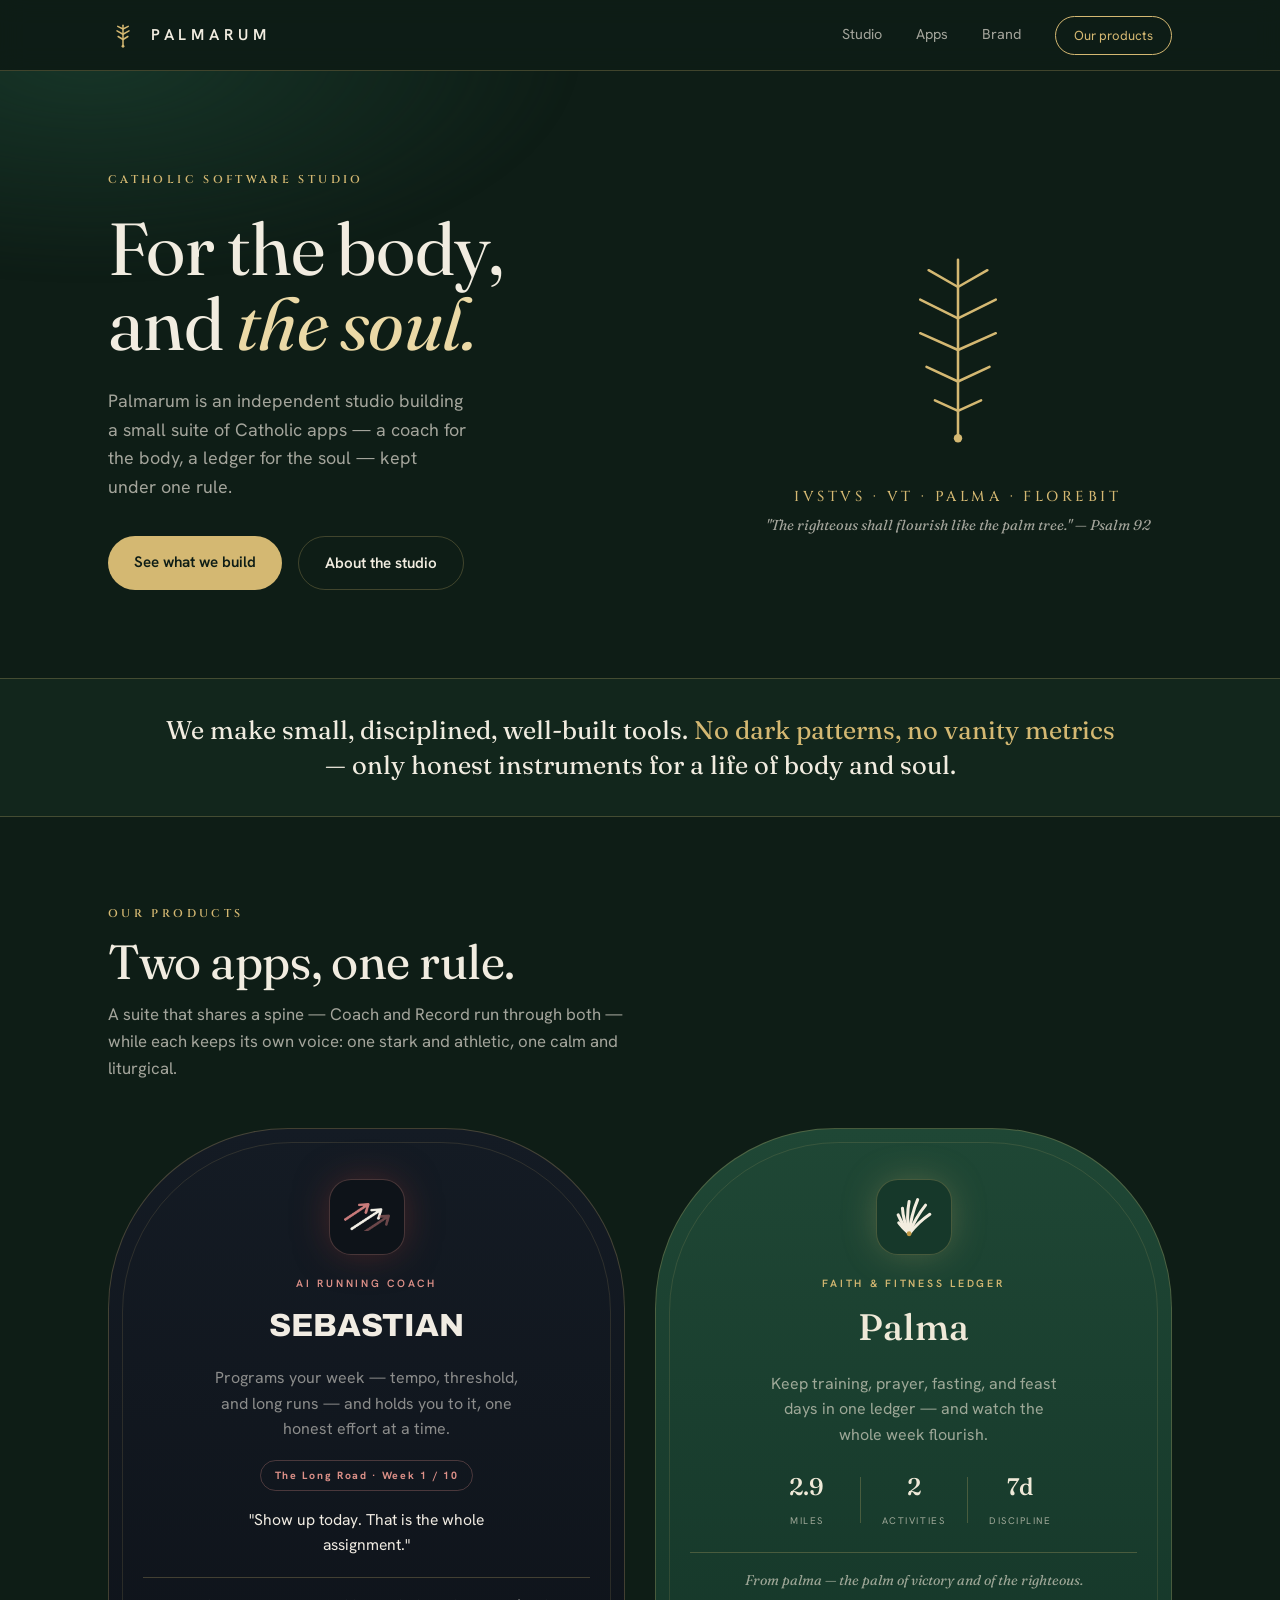
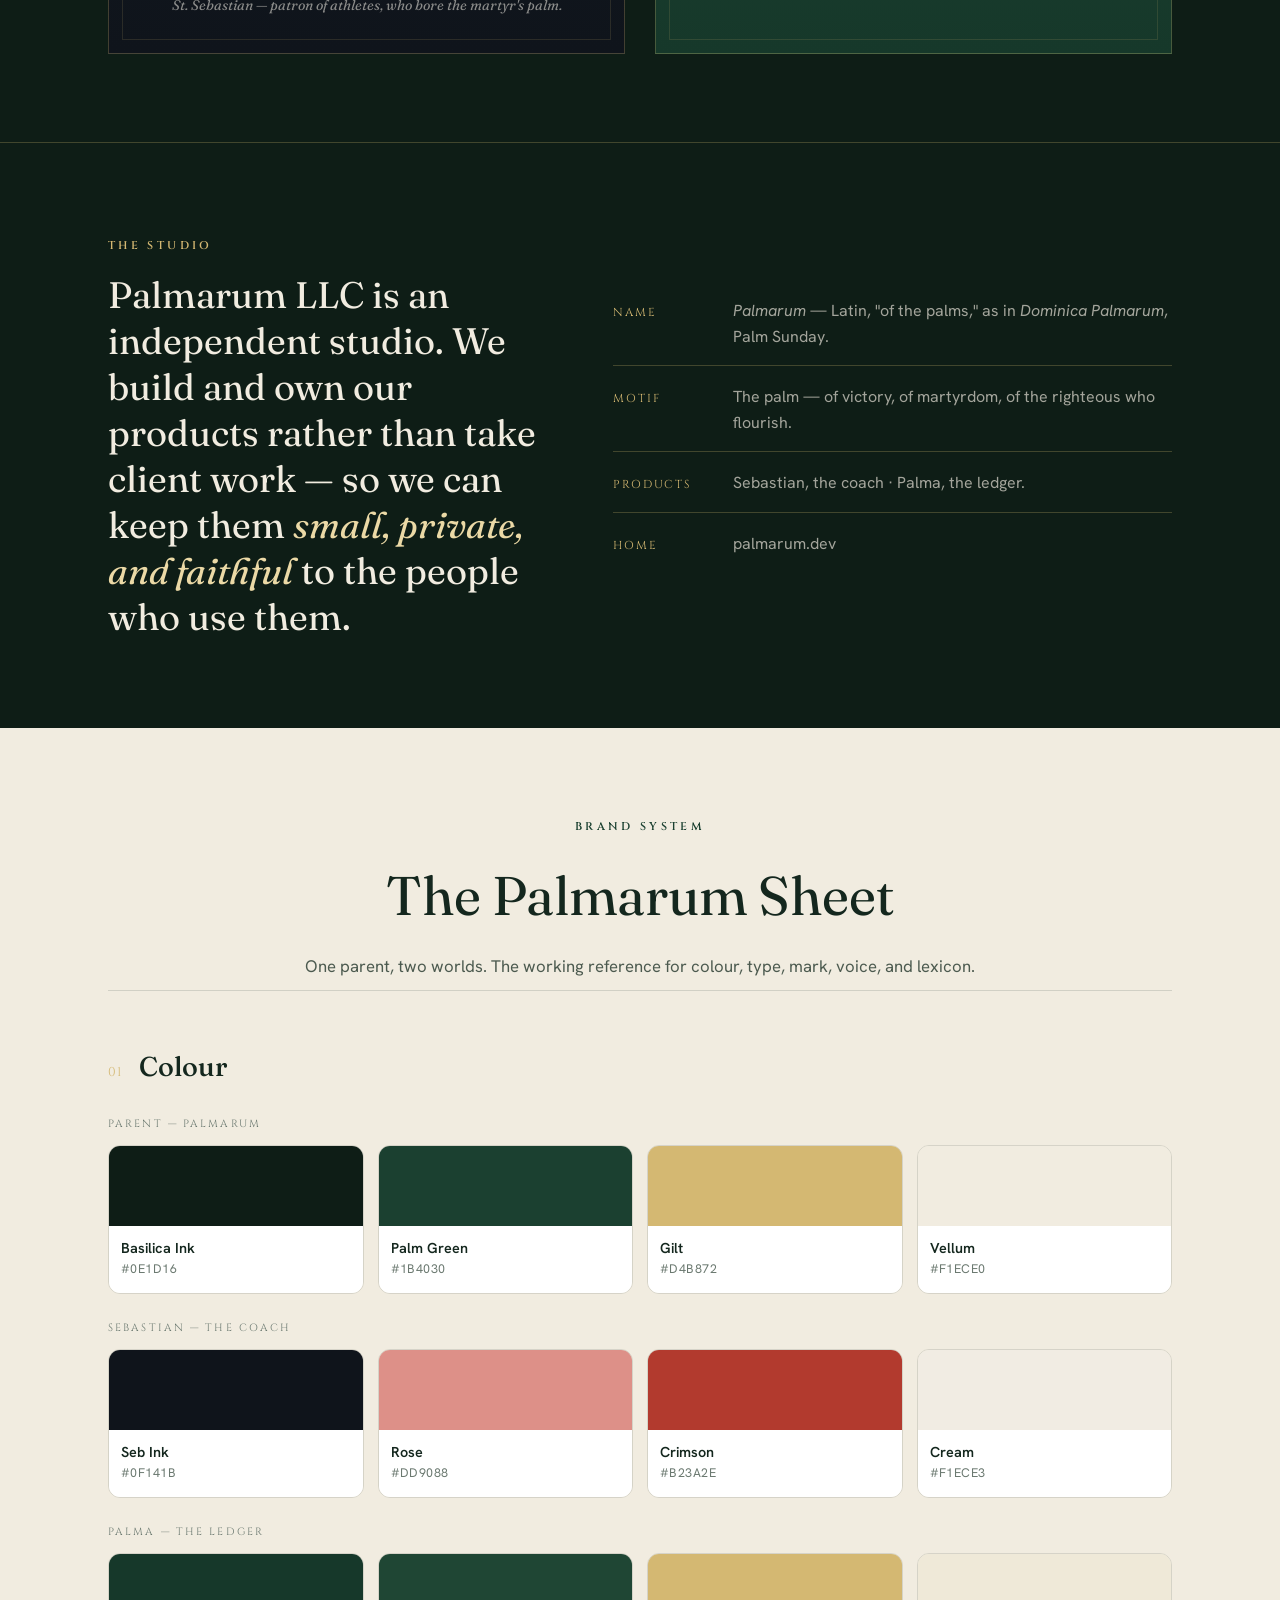
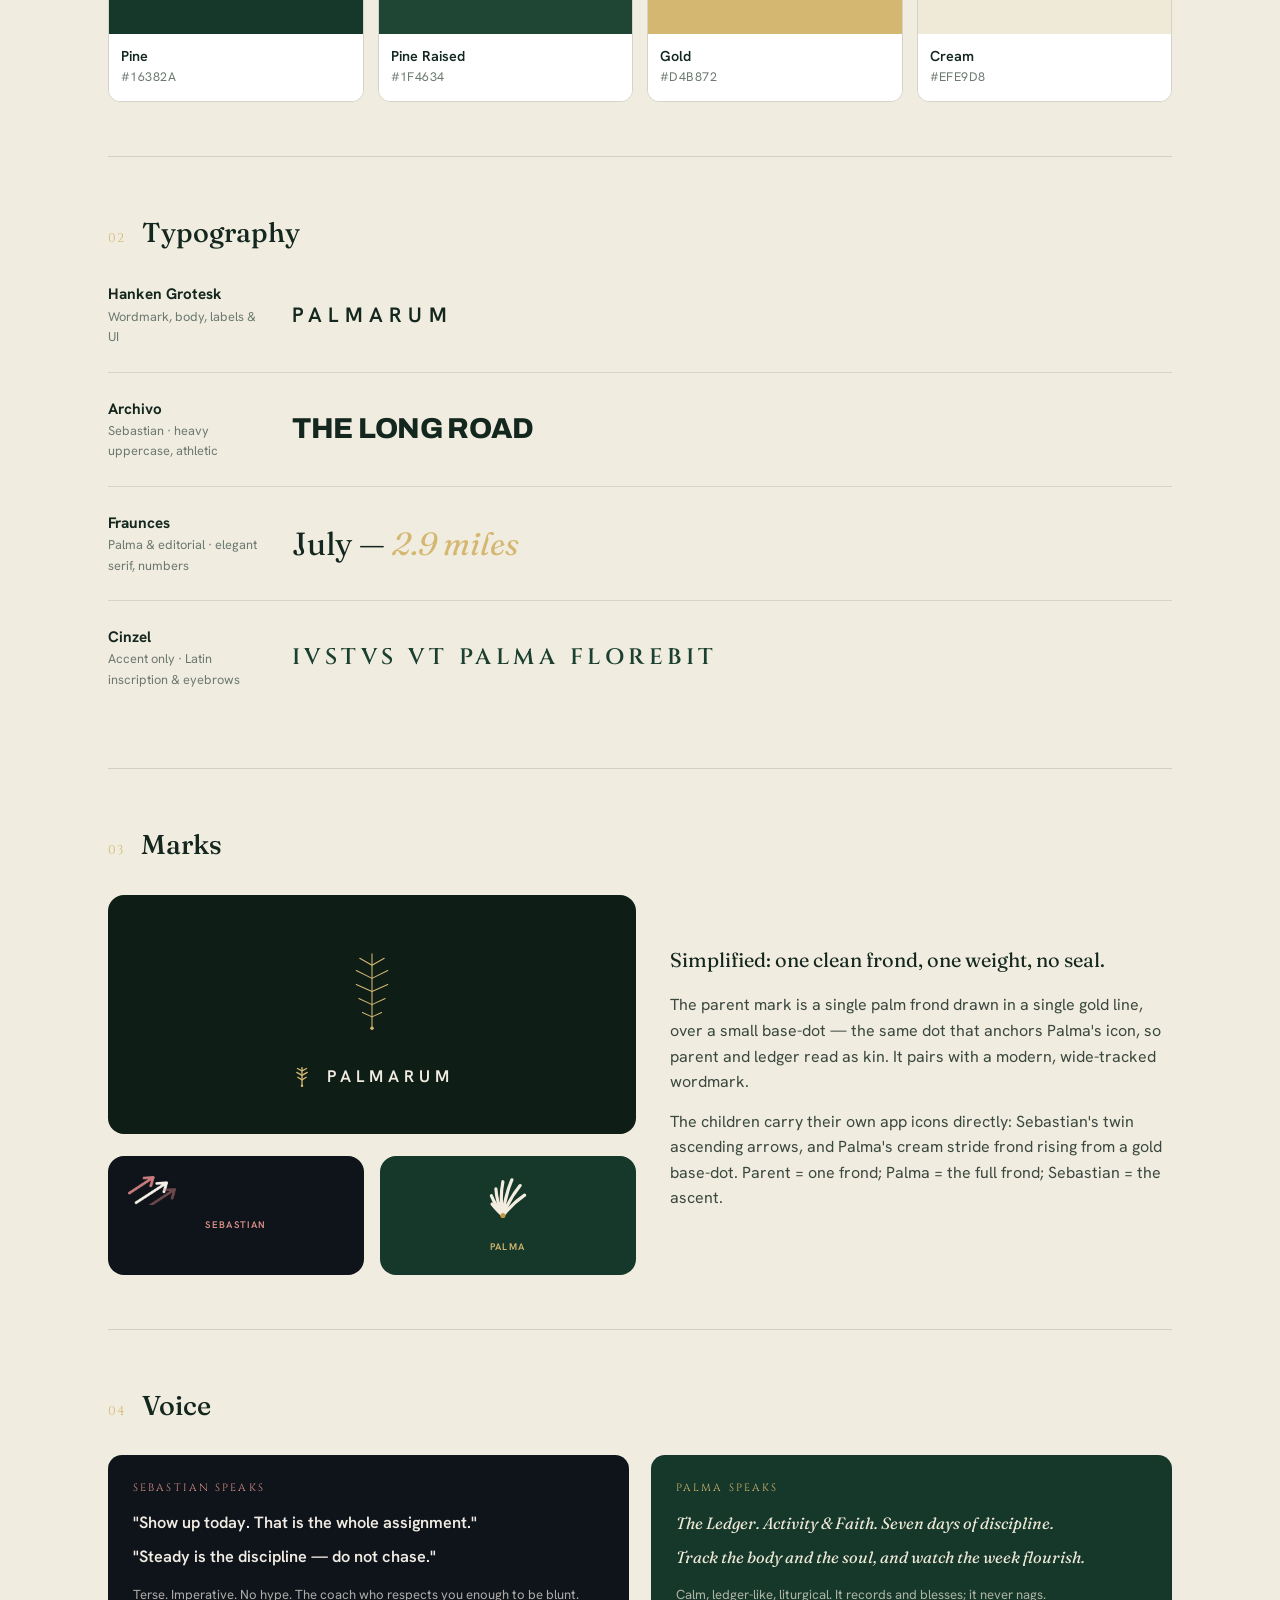
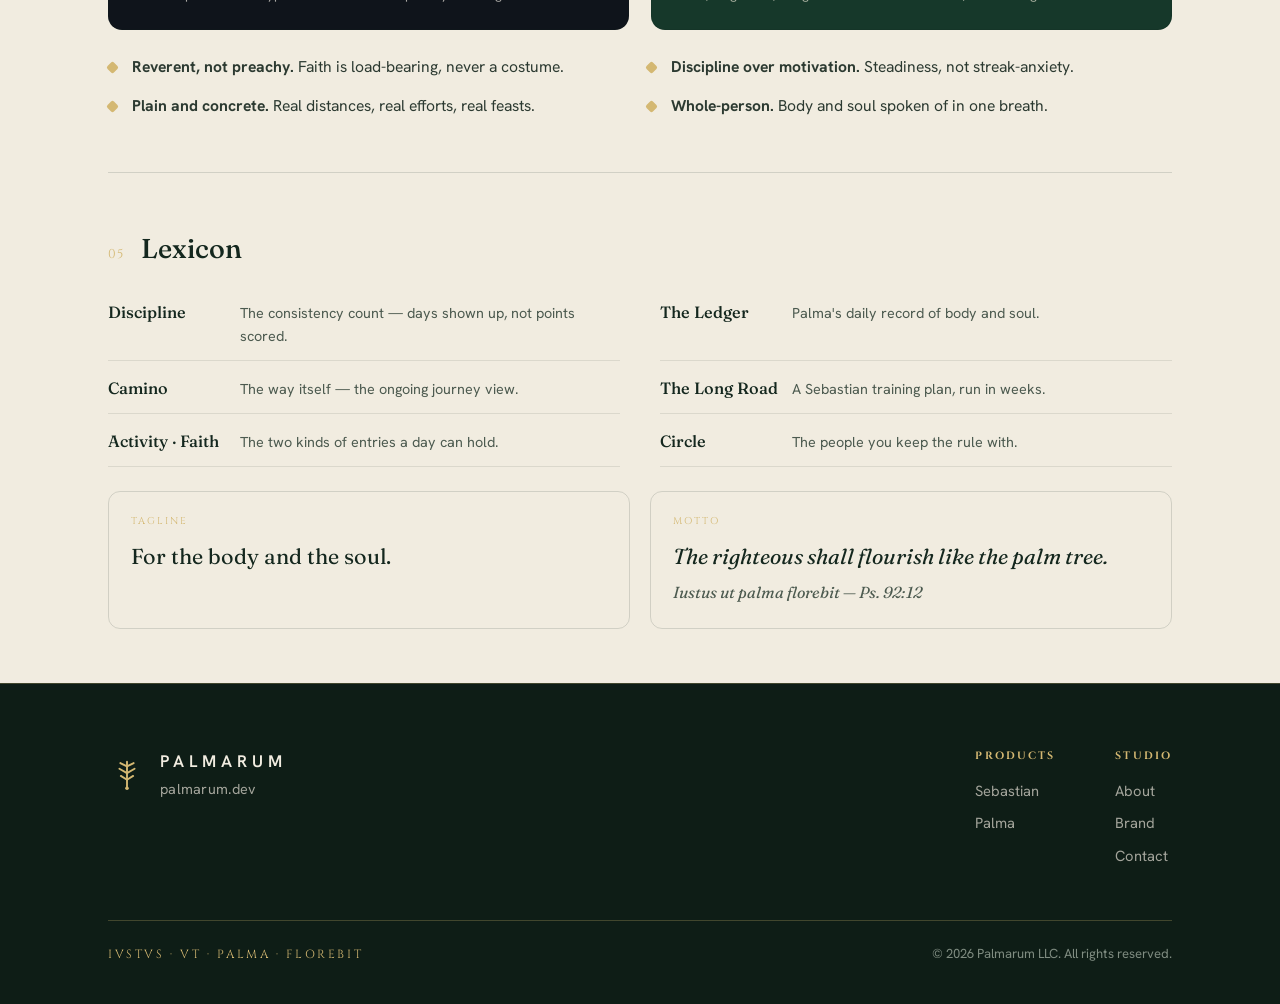
==== index.html @ 5609b2b5 "Use the real Palma and Sebastian app logos Replace the placeholder app marks with the actual logos s" ====
<!DOCTYPE html>
<html lang="en">
<head>
<meta charset="UTF-8">
<meta name="viewport" content="width=device-width, initial-scale=1.0">
<title>Palmarum — A Catholic Software Studio</title>
<meta name="description" content="Palmarum is an independent Catholic software studio building a small suite of apps for the body and the soul — Sebastian, an AI running coach, and Palma, a faith &amp; fitness ledger.">
<meta name="author" content="Palmarum LLC">
<meta name="theme-color" content="#0E1D16">
<link rel="canonical" href="https://palmarum.dev/">

<!-- Open Graph / social -->
<meta property="og:type" content="website">
<meta property="og:site_name" content="Palmarum">
<meta property="og:title" content="Palmarum — A Catholic Software Studio">
<meta property="og:description" content="For the body, and the soul. An independent studio building a small suite of Catholic apps — Sebastian, the coach, and Palma, the ledger.">
<meta property="og:url" content="https://palmarum.dev/">
<meta property="og:image" content="https://palmarum.dev/favicon.svg">
<meta name="twitter:card" content="summary">
<meta name="twitter:title" content="Palmarum — A Catholic Software Studio">
<meta name="twitter:description" content="For the body, and the soul. An independent studio building Sebastian and Palma.">
<meta name="twitter:image" content="https://palmarum.dev/favicon.svg">

<link rel="icon" href="favicon.svg" type="image/svg+xml">
<link rel="apple-touch-icon" href="favicon.svg">

<link rel="preconnect" href="https://fonts.googleapis.com">
<link rel="preconnect" href="https://fonts.gstatic.com" crossorigin>
<link href="https://fonts.googleapis.com/css2?family=Archivo:wght@600;700;800&family=Cinzel:wght@500;600&family=Fraunces:ital,opsz,wght@0,9..144,400;0,9..144,500;0,9..144,600;1,9..144,400;1,9..144,500&family=Hanken+Grotesk:wght@400;500;600;700&display=swap" rel="stylesheet">
<link rel="stylesheet" href="styles.css">

<script type="application/ld+json">
{
  "@context": "https://schema.org",
  "@type": "Organization",
  "name": "Palmarum LLC",
  "alternateName": "Palmarum",
  "url": "https://palmarum.dev/",
  "logo": "https://palmarum.dev/favicon.svg",
  "description": "An independent Catholic software studio building a small suite of apps for the body and the soul.",
  "slogan": "For the body, and the soul.",
  "brand": [
    { "@type": "Brand", "name": "Sebastian", "description": "AI running coach." },
    { "@type": "Brand", "name": "Palma", "description": "Faith & fitness ledger." }
  ]
}
</script>
</head>
<body>

<a class="skip" href="#top">Skip to content</a>

<!-- ============ shared symbols ============ -->
<svg width="0" height="0" style="position:absolute" aria-hidden="true"><defs>
  <!-- Palma: the app's actual Stride Frond — cream strokes over a gold base-dot -->
  <symbol id="ic-palma" viewBox="46 44 132 138">
    <g stroke="#F3EDDF" stroke-width="10" stroke-linecap="round" fill="none">
      <path d="M 96 168 Q 74 148 62 132"/>
      <path d="M 96 168 Q 72 134 60 106"/>
      <path d="M 96 168 Q 76 122 74 84"/>
      <path d="M 96 168 Q 86 112 96 62"/>
      <path d="M 96 168 Q 102 108 124 56"/>
      <path d="M 96 168 Q 116 116 150 74"/>
      <path d="M 96 168 Q 126 130 164 104"/>
    </g>
    <circle cx="96" cy="168" r="8" fill="#C29A45"/>
  </symbol>

  <!-- Palmarum: simple modern single frond -->
  <symbol id="ic-mark" viewBox="0 0 40 40">
    <g fill="none" stroke="#D4B872" stroke-width="2" stroke-linecap="round" stroke-linejoin="round">
      <path d="M20 35 L20 7"/>
      <path d="M20 12 L13 8.5 M20 12 L27 8.5"/>
      <path d="M20 19 L12 14.5 M20 19 L28 14.5"/>
      <path d="M20 26 L13.5 22 M20 26 L26.5 22"/>
    </g>
    <circle cx="20" cy="35" r="1.9" fill="#D4B872"/>
  </symbol>
</defs></svg>

<!-- ============ NAV ============ -->
<header class="nav">
  <div class="wrap nav-in">
    <a class="brand" href="#top" aria-label="Palmarum home">
      <svg class="mk" aria-hidden="true"><use href="#ic-mark"/></svg>
      <span class="name wordmark">Palmarum</span>
    </a>
    <nav class="navlinks" aria-label="Primary">
      <a href="#studio">Studio</a><a href="#apps">Apps</a><a href="#brand">Brand</a>
      <a class="pill" href="#apps">Our products</a>
    </nav>
  </div>
</header>

<!-- ============ HERO ============ -->
<main id="top">
<section class="hero">
  <div class="hero-glow"></div>
  <div class="wrap hero-grid">
    <div>
      <div class="eyebrow rise d1">Catholic Software Studio</div>
      <h1 class="display rise d2">For the body,<br>and <span class="and serif-it">the soul.</span></h1>
      <p class="lead rise d3">Palmarum is an independent studio building a small suite of Catholic apps — a coach for the body, a ledger for the soul — kept under one rule.</p>
      <div class="cta-row rise d4">
        <a class="btn btn-gilt" href="#apps">See what we build</a>
        <a class="btn btn-ghost" href="#studio">About the studio</a>
      </div>
    </div>
    <div class="mark-stage rise d3">
      <svg class="mark-hero draw" viewBox="0 0 200 224" role="img" aria-label="Palmarum mark">
        <g fill="none" stroke="#D4B872" stroke-width="2.4" stroke-linecap="round" stroke-linejoin="round">
          <path d="M100 204 L100 34"/>
          <path d="M100 60 L72 44 M100 60 L128 44"/>
          <path d="M100 90 L64 72 M100 90 L136 72"/>
          <path d="M100 120 L64 104 M100 120 L136 104"/>
          <path d="M100 150 L70 136 M100 150 L130 136"/>
          <path d="M100 178 L78 168 M100 178 L122 168"/>
        </g>
        <circle cx="100" cy="204" r="4" fill="#D4B872"/>
      </svg>
      <div class="inscription">
        <div class="lat">IVSTVS · VT · PALMA · FLOREBIT</div>
        <div class="tr">"The righteous shall flourish like the palm tree." — Psalm 92</div>
      </div>
    </div>
  </div>
</section>

<!-- ============ CREDO ============ -->
<section class="credo"><div class="wrap credo-in">
  <p>We make small, disciplined, well-built tools. <span class="mark">No dark patterns, no vanity metrics</span> — only honest instruments for a life of body and soul.</p>
</div></section>

<!-- ============ APPS ============ -->
<section class="band" id="apps">
  <div class="wrap">
    <div class="sec-head">
      <span class="eyebrow">Our products</span>
      <h2 class="display">Two apps, one rule.</h2>
      <p>A suite that shares a spine — Coach and Record run through both — while each keeps its own voice: one stark and athletic, one calm and liturgical.</p>
    </div>
    <div class="niches">
      <article class="niche sebastian">
        <div class="tile"><img class="app-mark" src="assets/sebastian-volley-dark.png" width="46" alt="Sebastian app logo — twin ascending arrows"></div>
        <div class="n-cat">AI Running Coach</div>
        <h3 class="n-title-seb">Sebastian</h3>
        <p class="n-desc">Programs your week — tempo, threshold, and long runs — and holds you to it, one honest effort at a time.</p>
        <span class="seb-plan">The Long Road · Week 1 / 10</span>
        <p class="seb-quote">"Show up today. That is the whole assignment."</p>
        <p class="n-foot">St. Sebastian — patron of athletes, who bore the martyr's palm.</p>
      </article>
      <article class="niche palma">
        <div class="tile"><svg width="42" height="42" aria-hidden="true"><use href="#ic-palma"/></svg></div>
        <div class="n-cat">Faith &amp; Fitness Ledger</div>
        <h3 class="n-title-pal">Palma</h3>
        <p class="n-desc">Keep training, prayer, fasting, and feast days in one ledger — and watch the whole week flourish.</p>
        <div class="pal-stats">
          <div><b>2.9</b><span>Miles</span></div>
          <div><b>2</b><span>Activities</span></div>
          <div><b>7d</b><span>Discipline</span></div>
        </div>
        <p class="n-foot">From <em>palma</em> — the palm of victory and of the righteous.</p>
      </article>
    </div>
  </div>
</section>

<!-- ============ STUDIO ============ -->
<section class="band" id="studio" style="border-top:1px solid var(--line)">
  <div class="wrap studio">
    <div>
      <span class="eyebrow">The studio</span>
      <p class="big">Palmarum LLC is an independent studio. We build and own our products rather than take client work — so we can keep them <em>small, private, and faithful</em> to the people who use them.</p>
    </div>
    <div class="facts">
      <div class="fact"><span class="k">Name</span><span class="v"><em>Palmarum</em> — Latin, "of the palms," as in <em>Dominica Palmarum</em>, Palm Sunday.</span></div>
      <div class="fact"><span class="k">Motif</span><span class="v">The palm — of victory, of martyrdom, of the righteous who flourish.</span></div>
      <div class="fact"><span class="k">Products</span><span class="v">Sebastian, the coach · Palma, the ledger.</span></div>
      <div class="fact" style="border-bottom:none"><span class="k">Home</span><span class="v">palmarum.dev</span></div>
    </div>
  </div>
</section>

<!-- ============ BRAND SHEET ============ -->
<div class="sheet" id="brand">
  <div class="wrap">
    <div class="sheet-head">
      <span class="eyebrow">Brand System</span>
      <h2>The Palmarum Sheet</h2>
      <p class="sub">One parent, two worlds. The working reference for colour, type, mark, voice, and lexicon.</p>
    </div>

    <!-- 01 colour -->
    <section class="blk">
      <div class="blk-title"><span class="num">01</span><h3>Colour</h3></div>
      <div class="pal-group"><div class="gl">Parent — Palmarum</div>
        <div class="swatches">
          <div class="sw"><div class="chip" style="background:#0E1D16"></div><div class="meta"><div class="nm">Basilica Ink</div><div class="hx">#0E1D16</div></div></div>
          <div class="sw"><div class="chip" style="background:#1B4030"></div><div class="meta"><div class="nm">Palm Green</div><div class="hx">#1B4030</div></div></div>
          <div class="sw"><div class="chip" style="background:#D4B872"></div><div class="meta"><div class="nm">Gilt</div><div class="hx">#D4B872</div></div></div>
          <div class="sw"><div class="chip" style="background:#F1ECE0"></div><div class="meta"><div class="nm">Vellum</div><div class="hx">#F1ECE0</div></div></div>
        </div>
      </div>
      <div class="pal-group"><div class="gl">Sebastian — the coach</div>
        <div class="swatches">
          <div class="sw"><div class="chip" style="background:#0F141B"></div><div class="meta"><div class="nm">Seb Ink</div><div class="hx">#0F141B</div></div></div>
          <div class="sw"><div class="chip" style="background:#DD9088"></div><div class="meta"><div class="nm">Rose</div><div class="hx">#DD9088</div></div></div>
          <div class="sw"><div class="chip" style="background:#B23A2E"></div><div class="meta"><div class="nm">Crimson</div><div class="hx">#B23A2E</div></div></div>
          <div class="sw"><div class="chip" style="background:#F1ECE3"></div><div class="meta"><div class="nm">Cream</div><div class="hx">#F1ECE3</div></div></div>
        </div>
      </div>
      <div class="pal-group" style="margin-bottom:0"><div class="gl">Palma — the ledger</div>
        <div class="swatches">
          <div class="sw"><div class="chip" style="background:#16382A"></div><div class="meta"><div class="nm">Pine</div><div class="hx">#16382A</div></div></div>
          <div class="sw"><div class="chip" style="background:#1F4634"></div><div class="meta"><div class="nm">Pine Raised</div><div class="hx">#1F4634</div></div></div>
          <div class="sw"><div class="chip" style="background:#D4B872"></div><div class="meta"><div class="nm">Gold</div><div class="hx">#D4B872</div></div></div>
          <div class="sw"><div class="chip" style="background:#EFE9D8"></div><div class="meta"><div class="nm">Cream</div><div class="hx">#EFE9D8</div></div></div>
        </div>
      </div>
    </section>

    <!-- 02 type -->
    <section class="blk">
      <div class="blk-title"><span class="num">02</span><h3>Typography</h3></div>
      <div class="type-rows">
        <div class="type-row"><div><div class="rn">Hanken Grotesk</div><div class="rd">Wordmark, body, labels &amp; UI</div></div><div class="spec-word">PALMARUM</div></div>
        <div class="type-row"><div><div class="rn">Archivo</div><div class="rd">Sebastian · heavy uppercase, athletic</div></div><div class="spec-archivo">The Long Road</div></div>
        <div class="type-row"><div><div class="rn">Fraunces</div><div class="rd">Palma &amp; editorial · elegant serif, numbers</div></div><div class="spec-fraunces">July — <span style="font-style:italic;color:var(--gilt)">2.9 miles</span></div></div>
        <div class="type-row"><div><div class="rn">Cinzel</div><div class="rd">Accent only · Latin inscription &amp; eyebrows</div></div><div class="spec-cinzel">IVSTVS VT PALMA FLOREBIT</div></div>
      </div>
    </section>

    <!-- 03 marks -->
    <section class="blk">
      <div class="blk-title"><span class="num">03</span><h3>Marks</h3></div>
      <div class="marks-grid">
        <div>
          <div class="mark-card">
            <svg width="88" height="98" viewBox="0 0 200 224" aria-label="Palmarum mark">
              <g fill="none" stroke="#D4B872" stroke-width="2.4" stroke-linecap="round" stroke-linejoin="round">
                <path d="M100 204 L100 34"/>
                <path d="M100 60 L72 44 M100 60 L128 44"/>
                <path d="M100 90 L64 72 M100 90 L136 72"/>
                <path d="M100 120 L64 104 M100 120 L136 104"/>
                <path d="M100 150 L70 136 M100 150 L130 136"/>
                <path d="M100 178 L78 168 M100 178 L122 168"/>
              </g>
              <circle cx="100" cy="204" r="4" fill="#D4B872"/>
            </svg>
            <div class="lockup">
              <svg width="26" height="26" aria-hidden="true"><use href="#ic-mark"/></svg>
              <span class="name wordmark">Palmarum</span>
            </div>
          </div>
          <div class="child-marks">
            <div class="cm s"><img class="app-mark" src="assets/sebastian-volley-dark.png" width="48" alt="Sebastian app logo"><div class="lbl">Sebastian</div></div>
            <div class="cm p"><svg width="44" height="44" aria-hidden="true"><use href="#ic-palma"/></svg><div class="lbl">Palma</div></div>
          </div>
        </div>
        <div class="mark-notes">
          <p class="lead">Simplified: one clean frond, one weight, no seal.</p>
          <p>The parent mark is a single palm frond drawn in a single gold line, over a small base-dot — the same dot that anchors Palma's icon, so parent and ledger read as kin. It pairs with a modern, wide-tracked wordmark.</p>
          <p>The children carry their own app icons directly: Sebastian's twin ascending arrows, and Palma's cream stride frond rising from a gold base-dot. Parent = one frond; Palma = the full frond; Sebastian = the ascent.</p>
        </div>
      </div>
    </section>

    <!-- 04 voice -->
    <section class="blk">
      <div class="blk-title"><span class="num">04</span><h3>Voice</h3></div>
      <div class="voice-cols">
        <div class="vcard s">
          <div class="vh">Sebastian speaks</div>
          <p class="qt">"Show up today. That is the whole assignment."</p>
          <p class="qt">"Steady is the discipline — do not chase."</p>
          <p class="tag">Terse. Imperative. No hype. The coach who respects you enough to be blunt.</p>
        </div>
        <div class="vcard p">
          <div class="vh">Palma speaks</div>
          <p class="qt">The Ledger. Activity &amp; Faith. Seven days of discipline.</p>
          <p class="qt">Track the body and the soul, and watch the week flourish.</p>
          <p class="tag">Calm, ledger-like, liturgical. It records and blesses; it never nags.</p>
        </div>
      </div>
      <ul class="principles">
        <li><b>Reverent, not preachy.</b> Faith is load-bearing, never a costume.</li>
        <li><b>Discipline over motivation.</b> Steadiness, not streak-anxiety.</li>
        <li><b>Plain and concrete.</b> Real distances, real efforts, real feasts.</li>
        <li><b>Whole-person.</b> Body and soul spoken of in one breath.</li>
      </ul>
    </section>

    <!-- 05 lexicon -->
    <section class="blk">
      <div class="blk-title"><span class="num">05</span><h3>Lexicon</h3></div>
      <div class="lex">
        <div class="row"><span class="t">Discipline</span><span class="d">The consistency count — days shown up, not points scored.</span></div>
        <div class="row"><span class="t">The Ledger</span><span class="d">Palma's daily record of body and soul.</span></div>
        <div class="row"><span class="t">Camino</span><span class="d">The way itself — the ongoing journey view.</span></div>
        <div class="row"><span class="t">The Long Road</span><span class="d">A Sebastian training plan, run in weeks.</span></div>
        <div class="row"><span class="t">Activity · Faith</span><span class="d">The two kinds of entries a day can hold.</span></div>
        <div class="row"><span class="t">Circle</span><span class="d">The people you keep the rule with.</span></div>
      </div>
      <div class="mottos">
        <div class="motto"><span class="lb">Tagline</span><div class="en">For the body and the soul.</div></div>
        <div class="motto"><span class="lb">Motto</span><div class="en serif-it">The righteous shall flourish like the palm tree.</div><div class="la">Iustus ut palma florebit — Ps. 92:12</div></div>
      </div>
    </section>
  </div>
</div>
</main>

<!-- ============ FOOTER ============ -->
<footer><div class="wrap">
  <div class="foot-top">
    <div class="foot-brand">
      <svg class="mk" aria-hidden="true"><use href="#ic-mark"/></svg>
      <div><div class="name wordmark">Palmarum</div><div class="dom">palmarum.dev</div></div>
    </div>
    <div class="foot-cols">
      <div class="foot-col"><h4>Products</h4><a href="#apps">Sebastian</a><a href="#apps">Palma</a></div>
      <div class="foot-col"><h4>Studio</h4><a href="#studio">About</a><a href="#brand">Brand</a><a href="mailto:hello@palmarum.dev">Contact</a></div>
    </div>
  </div>
  <div class="foot-rule">
    <span class="lat">IVSTVS · VT · PALMA · FLOREBIT</span>
    <span class="cr">© 2026 Palmarum LLC. All rights reserved.</span>
  </div>
</div></footer>

</body>
</html>
---- styles.css ----
:root{
  --ink:#0E1D16; --panel:#12261C; --green:#1B4030; --green-deep:#123026;
  --gilt:#D4B872; --gilt-2:#EBD9A6; --vellum:#F1ECE0; --vellum-dim:rgba(241,236,224,.66);
  --line:rgba(212,184,114,.26);
  --seb-ink:#0F141B; --seb-panel:#1A212B; --seb-rose:#DD9088; --seb-red:#B23A2E; --seb-cream:#F1ECE3;
  --seb-dim:rgba(241,236,227,.55); --seb-line:rgba(221,144,136,.28);
  --pal-green:#16382A; --pal-panel:#1F4634; --pal-gold:#D4B872; --pal-cream:#EFE9D8;
  --pal-dim:rgba(239,233,216,.62); --pal-line:rgba(212,184,114,.26);
  --shadow:0 34px 80px -34px rgba(0,0,0,.66); --maxw:1120px;
}
*{box-sizing:border-box;margin:0;padding:0}
html{scroll-behavior:smooth}
body{background:var(--ink);color:var(--vellum);font-family:"Hanken Grotesk",system-ui,sans-serif;line-height:1.6;-webkit-font-smoothing:antialiased;overflow-x:hidden}
.wrap{max-width:var(--maxw);margin:0 auto;padding:0 28px}
::selection{background:var(--gilt);color:var(--ink)}
a{color:inherit;text-decoration:none}
img{max-width:100%}
.eyebrow{font-family:"Cinzel",serif;font-weight:600;letter-spacing:.3em;text-transform:uppercase;font-size:.7rem;color:var(--gilt)}
.display{font-family:"Fraunces",serif;font-weight:400;line-height:1.02;letter-spacing:-.01em}
.serif-it{font-family:"Fraunces",serif;font-style:italic}
/* modern wordmark */
.wordmark{font-family:"Hanken Grotesk",sans-serif;font-weight:600;letter-spacing:.3em;text-transform:uppercase}

/* skip link */
.skip{position:absolute;left:-999px;top:0;background:var(--gilt);color:var(--ink);padding:10px 18px;border-radius:0 0 10px 0;font-weight:600;z-index:100}
.skip:focus{left:0}
:focus-visible{outline:2px solid var(--gilt);outline-offset:3px;border-radius:4px}

/* nav */
header.nav{position:sticky;top:0;z-index:50;background:rgba(14,29,22,.82);backdrop-filter:blur(12px);border-bottom:1px solid var(--line)}
.nav-in{display:flex;align-items:center;justify-content:space-between;height:70px}
.brand{display:flex;align-items:center;gap:13px}
.brand .mk{width:30px;height:30px;flex:none}
.brand .name{font-size:.98rem}
.navlinks{display:flex;gap:34px;align-items:center}
.navlinks a{font-size:.9rem;color:var(--vellum-dim);transition:color .2s}
.navlinks a:hover{color:var(--gilt-2)}
.navlinks .pill{border:1px solid var(--gilt);color:var(--gilt);padding:8px 18px;border-radius:999px;font-size:.82rem;transition:background .25s,color .25s}
.navlinks .pill:hover{background:var(--gilt);color:var(--ink)}
@media(max-width:760px){.navlinks a:not(.pill){display:none}}

/* hero */
.hero{position:relative;padding:100px 0 88px;overflow:hidden}
.hero-glow{position:absolute;inset:-20% 30% auto -20%;height:520px;background:radial-gradient(60% 60% at 30% 20%,rgba(27,64,48,.7),transparent 70%);pointer-events:none;filter:blur(10px)}
.hero-grid{position:relative;display:grid;grid-template-columns:1.15fr .85fr;gap:56px;align-items:center}
@media(max-width:880px){.hero-grid{grid-template-columns:1fr;gap:44px}}
.hero h1{font-size:clamp(2.7rem,6.2vw,4.6rem);margin:22px 0 0}
.hero h1 .and{color:var(--gilt-2)}
.hero p.lead{margin-top:26px;max-width:36ch;font-size:1.12rem;color:var(--vellum-dim)}
.cta-row{display:flex;gap:16px;margin-top:34px;flex-wrap:wrap}
.btn{padding:14px 26px;border-radius:999px;font-weight:600;font-size:.95rem;transition:transform .2s,background .25s,color .25s,border-color .25s;display:inline-block}
.btn-gilt{background:var(--gilt);color:var(--ink)}
.btn-gilt:hover{transform:translateY(-2px);background:var(--gilt-2)}
.btn-ghost{border:1px solid var(--line);color:var(--vellum)}
.btn-ghost:hover{border-color:var(--gilt);color:var(--gilt-2)}
.mark-stage{display:flex;flex-direction:column;align-items:center;gap:26px}
.mark-hero{width:min(210px,58vw);height:auto}
.inscription{text-align:center}
.inscription .lat{font-family:"Cinzel",serif;letter-spacing:.24em;color:var(--gilt);font-size:.9rem;font-weight:500}
.inscription .tr{font-family:"Fraunces",serif;font-style:italic;color:var(--vellum-dim);font-size:.9rem;margin-top:6px}

/* credo */
.credo{border-block:1px solid var(--line);background:var(--panel)}
.credo-in{padding:34px 0;text-align:center}
.credo p{font-family:"Fraunces",serif;font-size:clamp(1.15rem,2.4vw,1.6rem);font-weight:400;max-width:56ch;margin:0 auto;line-height:1.35}
.credo .mark{color:var(--gilt)}

/* section frame */
section.band{padding:88px 0}
.sec-head{display:flex;flex-direction:column;gap:14px;margin-bottom:46px;max-width:58ch}
.sec-head h2{font-family:"Fraunces",serif;font-weight:400;font-size:clamp(2rem,4.4vw,3rem);line-height:1.05}
.sec-head p{color:var(--vellum-dim);font-size:1.05rem}

/* apps: arched niches */
.niches{display:grid;grid-template-columns:1fr 1fr;gap:30px}
@media(max-width:820px){.niches{grid-template-columns:1fr}}
.niche{position:relative;border:1px solid var(--line);border-top-left-radius:180px;border-top-right-radius:180px;padding:50px 34px 36px;text-align:center;overflow:hidden;transition:transform .3s ease,box-shadow .3s ease,border-color .3s ease}
.niche::before{content:"";position:absolute;inset:13px 13px 13px;border:1px solid var(--line);border-top-left-radius:170px;border-top-right-radius:170px;pointer-events:none;opacity:.55}
.niche:hover{transform:translateY(-6px);box-shadow:var(--shadow)}
.niche.sebastian{background:linear-gradient(180deg,#141B24,#0F141B)}
.niche.palma{background:linear-gradient(180deg,#1F4735,#16382A)}
.niche.sebastian:hover{border-color:var(--seb-rose)}
.niche.palma:hover{border-color:var(--pal-gold)}
.tile{width:76px;height:76px;margin:0 auto 20px;border-radius:22px;display:grid;place-items:center}
.app-mark{display:block;height:auto;object-fit:contain}
.niche.sebastian .tile{background:#0E1319;box-shadow:0 0 40px -8px rgba(178,58,46,.5);border:1px solid var(--seb-line)}
.niche.palma .tile{background:#16382A;box-shadow:0 0 40px -8px rgba(212,184,114,.4);border:1px solid var(--pal-line)}
.n-cat{font-family:"Hanken Grotesk",sans-serif;font-weight:600;letter-spacing:.26em;font-size:.66rem;text-transform:uppercase}
.niche.sebastian .n-cat{color:var(--seb-rose)}
.niche.palma .n-cat{color:var(--pal-gold)}
.n-title-seb{font-family:"Archivo",sans-serif;font-weight:800;text-transform:uppercase;letter-spacing:-.005em;font-size:2rem;color:var(--seb-cream);margin:8px 0 0}
.n-title-pal{font-family:"Fraunces",serif;font-weight:500;font-size:2.3rem;color:var(--pal-cream);margin:6px 0 0;letter-spacing:.01em}
.n-desc{font-size:1rem;max-width:34ch;margin:14px auto 0}
.niche.sebastian .n-desc{color:var(--seb-dim)}
.niche.palma .n-desc{color:var(--pal-dim)}
.seb-plan{margin:18px auto 0;display:inline-block;font-family:"Hanken Grotesk",sans-serif;font-weight:700;letter-spacing:.16em;font-size:.66rem;color:var(--seb-rose);border:1px solid var(--seb-line);border-radius:999px;padding:6px 14px}
.seb-quote{font-size:.98rem;color:var(--seb-cream);max-width:32ch;margin:16px auto 0}
.pal-stats{display:flex;justify-content:center;margin:20px auto 4px;max-width:320px}
.pal-stats > div{flex:1;position:relative;padding:0 6px}
.pal-stats > div + div::before{content:"";position:absolute;left:0;top:14%;height:72%;width:1px;background:var(--pal-line)}
.pal-stats b{display:block;font-family:"Fraunces",serif;font-weight:500;font-size:1.5rem;color:var(--pal-cream)}
.pal-stats span{font-size:.6rem;letter-spacing:.16em;text-transform:uppercase;color:var(--pal-dim)}
.n-foot{margin-top:20px;padding-top:16px;border-top:1px solid var(--line);font-family:"Fraunces",serif;font-style:italic;font-size:.88rem}
.niche.sebastian .n-foot{color:var(--seb-dim)}
.niche.palma .n-foot{color:var(--pal-dim)}

/* studio */
.studio{display:grid;grid-template-columns:.9fr 1.1fr;gap:48px;align-items:center}
@media(max-width:820px){.studio{grid-template-columns:1fr;gap:28px}}
.studio .big{font-family:"Fraunces",serif;font-weight:400;font-size:clamp(1.6rem,3.2vw,2.3rem);line-height:1.25;margin-top:16px}
.studio .big em{font-style:italic;color:var(--gilt-2)}
.facts{display:flex;flex-direction:column;gap:18px}
.fact{display:flex;gap:16px;align-items:baseline;border-bottom:1px solid var(--line);padding-bottom:16px}
.fact .k{font-family:"Cinzel",serif;color:var(--gilt);font-size:.72rem;letter-spacing:.16em;min-width:104px;text-transform:uppercase}
.fact .v{color:var(--vellum-dim)}

/* brand sheet */
.sheet{background:var(--vellum);color:#14271E}
.sheet .eyebrow{color:var(--green)}
.sheet-head{padding:84px 0 10px;text-align:center}
.sheet-head h2{font-family:"Fraunces",serif;font-weight:400;font-size:clamp(2.2rem,5vw,3.4rem);margin-top:14px}
.sheet-head .sub{color:#4c5a4f;margin-top:14px;font-size:1.05rem}
.blk{padding:54px 0;border-top:1px solid rgba(20,39,30,.14)}
.blk-title{display:flex;align-items:baseline;gap:16px;margin-bottom:28px}
.blk-title .num{font-family:"Cinzel",serif;color:var(--gilt);font-size:.8rem;letter-spacing:.1em}
.blk-title h3{font-family:"Fraunces",serif;font-weight:500;font-size:1.7rem}
.pal-group{margin-bottom:26px}
.pal-group .gl{font-family:"Cinzel",serif;font-size:.66rem;letter-spacing:.2em;text-transform:uppercase;color:#6b7970;margin-bottom:12px}
.swatches{display:grid;grid-template-columns:repeat(4,1fr);gap:14px}
@media(max-width:640px){.swatches{grid-template-columns:repeat(2,1fr)}}
.sw{border-radius:12px;overflow:hidden;border:1px solid rgba(20,39,30,.12)}
.sw .chip{height:80px}
.sw .meta{padding:11px 12px 13px;background:#fff}
.sw .nm{font-weight:600;font-size:.9rem}
.sw .hx{font-size:.78rem;color:#6b7970;letter-spacing:.04em;font-variant-numeric:tabular-nums}
.type-rows{display:flex;flex-direction:column;gap:24px}
.type-row{display:grid;grid-template-columns:160px 1fr;gap:24px;align-items:center;border-bottom:1px solid rgba(20,39,30,.12);padding-bottom:24px}
.type-row:last-child{border-bottom:none}
@media(max-width:640px){.type-row{grid-template-columns:1fr;gap:8px}}
.type-row .rn{font-weight:700;font-size:.95rem}
.type-row .rd{font-size:.8rem;color:#6b7970}
.spec-cinzel{font-family:"Cinzel",serif;font-weight:600;letter-spacing:.2em;font-size:1.4rem;color:var(--green)}
.spec-fraunces{font-family:"Fraunces",serif;font-weight:400;font-size:2rem;line-height:1.1}
.spec-archivo{font-family:"Archivo",sans-serif;font-weight:800;text-transform:uppercase;font-size:1.8rem;color:#14271E;letter-spacing:-.01em}
.spec-hanken{font-family:"Hanken Grotesk",sans-serif;font-size:1rem;color:#2c3a31;max-width:52ch}
.spec-hanken b{font-weight:700}
.spec-word{font-family:"Hanken Grotesk";font-weight:600;letter-spacing:.3em;text-transform:uppercase;font-size:1.3rem;color:#14271E}

/* marks */
.marks-grid{display:grid;grid-template-columns:1.05fr 1fr;gap:34px;align-items:center}
@media(max-width:760px){.marks-grid{grid-template-columns:1fr}}
.mark-card{background:var(--ink);border-radius:16px;padding:44px 36px;display:flex;flex-direction:column;align-items:center;gap:26px;min-height:220px}
.mark-card .lockup{display:flex;align-items:center;gap:12px}
.mark-card .lockup .name{color:var(--vellum);font-size:1.05rem}
.child-marks{display:flex;gap:16px;margin-top:22px}
.child-marks .cm{flex:1;border-radius:16px;padding:20px;text-align:center}
.child-marks .cm.s{background:#0F141B}
.child-marks .cm.p{background:#16382A}
.child-marks .cm .lbl{font-family:"Hanken Grotesk";font-weight:600;letter-spacing:.14em;font-size:.6rem;text-transform:uppercase;margin-top:12px}
.child-marks .cm.s .lbl{color:var(--seb-rose)}
.child-marks .cm.p .lbl{color:var(--pal-gold)}
.mark-notes p{margin-bottom:14px;color:#3a483f}
.mark-notes .lead{font-family:"Fraunces",serif;font-size:1.25rem;color:#14271E;margin-bottom:16px}

/* voice */
.voice-cols{display:grid;grid-template-columns:1fr 1fr;gap:22px}
@media(max-width:700px){.voice-cols{grid-template-columns:1fr}}
.vcard{border-radius:14px;padding:24px;border:1px solid rgba(20,39,30,.12)}
.vcard.s{background:#0F141B;color:var(--seb-cream)}
.vcard.p{background:#16382A;color:var(--pal-cream)}
.vcard .vh{font-family:"Cinzel",serif;font-size:.66rem;letter-spacing:.2em;text-transform:uppercase;margin-bottom:14px}
.vcard.s .vh{color:var(--seb-rose)}
.vcard.p .vh{color:var(--pal-gold)}
.vcard .qt{font-size:1.02rem;line-height:1.5;margin-bottom:10px}
.vcard.s .qt{font-family:"Hanken Grotesk";font-weight:600}
.vcard.p .qt{font-family:"Fraunces",serif;font-style:italic}
.vcard .tag{font-size:.82rem;opacity:.7;margin-top:14px}
.principles{list-style:none;display:grid;grid-template-columns:1fr 1fr;gap:14px;margin-top:24px}
@media(max-width:640px){.principles{grid-template-columns:1fr}}
.principles li{padding-left:24px;position:relative;color:#2c3a31;font-size:.98rem}
.principles li::before{content:"";position:absolute;left:0;top:.58em;width:9px;height:9px;background:var(--gilt);border-radius:2px;transform:rotate(45deg)}
.principles li b{font-weight:700}
.lex{display:grid;grid-template-columns:repeat(2,1fr);gap:14px 40px}
@media(max-width:640px){.lex{grid-template-columns:1fr}}
.lex .row{display:flex;gap:14px;align-items:baseline;border-bottom:1px solid rgba(20,39,30,.1);padding-bottom:12px}
.lex .t{font-family:"Fraunces",serif;font-weight:500;font-size:1.02rem;min-width:118px;color:#14271E}
.lex .d{font-size:.9rem;color:#4c5a4f}
.mottos{display:grid;grid-template-columns:1fr 1fr;gap:20px;margin-top:24px}
@media(max-width:640px){.mottos{grid-template-columns:1fr}}
.motto{border:1px solid rgba(20,39,30,.14);border-radius:12px;padding:22px}
.motto .lb{font-family:"Cinzel",serif;font-size:.62rem;letter-spacing:.2em;text-transform:uppercase;color:var(--gilt);display:block;margin-bottom:10px}
.motto .en{font-family:"Fraunces",serif;font-size:1.35rem;color:#14271E}
.motto .la{font-family:"Fraunces",serif;font-style:italic;color:#4c5a4f;margin-top:6px}

/* footer */
footer{background:var(--ink);padding:64px 0 40px;border-top:1px solid var(--line)}
.foot-top{display:flex;justify-content:space-between;align-items:flex-start;gap:30px;flex-wrap:wrap}
.foot-brand{display:flex;gap:14px;align-items:center}
.foot-brand .mk{width:38px;height:38px}
.foot-brand .name{font-size:1.05rem}
.foot-brand .dom{color:var(--vellum-dim);font-size:.9rem;margin-top:3px;letter-spacing:.02em}
.foot-cols{display:flex;gap:60px;flex-wrap:wrap}
.foot-col h4{font-family:"Cinzel",serif;font-size:.66rem;letter-spacing:.2em;color:var(--gilt);text-transform:uppercase;margin-bottom:14px}
.foot-col a{display:block;color:var(--vellum-dim);font-size:.92rem;margin-bottom:9px;transition:color .2s}
.foot-col a:hover{color:var(--gilt-2)}
.foot-rule{border-top:1px solid var(--line);margin-top:44px;padding-top:22px;display:flex;justify-content:space-between;gap:16px;flex-wrap:wrap;align-items:center}
.foot-rule .lat{font-family:"Cinzel",serif;letter-spacing:.22em;color:var(--gilt);font-size:.74rem}
.foot-rule .cr{color:#7f8c81;font-size:.82rem}

/* motion */
.rise{opacity:0;transform:translateY(18px);animation:rise .9s cubic-bezier(.2,.7,.2,1) forwards}
.d1{animation-delay:.05s}.d2{animation-delay:.15s}.d3{animation-delay:.28s}.d4{animation-delay:.42s}
@keyframes rise{to{opacity:1;transform:none}}
.draw path,.draw line{stroke-dasharray:600;stroke-dashoffset:600;animation:draw 2s ease forwards}
@keyframes draw{to{stroke-dashoffset:0}}
@media(prefers-reduced-motion:reduce){
  .rise{animation:none;opacity:1;transform:none}
  .draw path,.draw line{animation:none;stroke-dashoffset:0}
  html{scroll-behavior:auto}
}
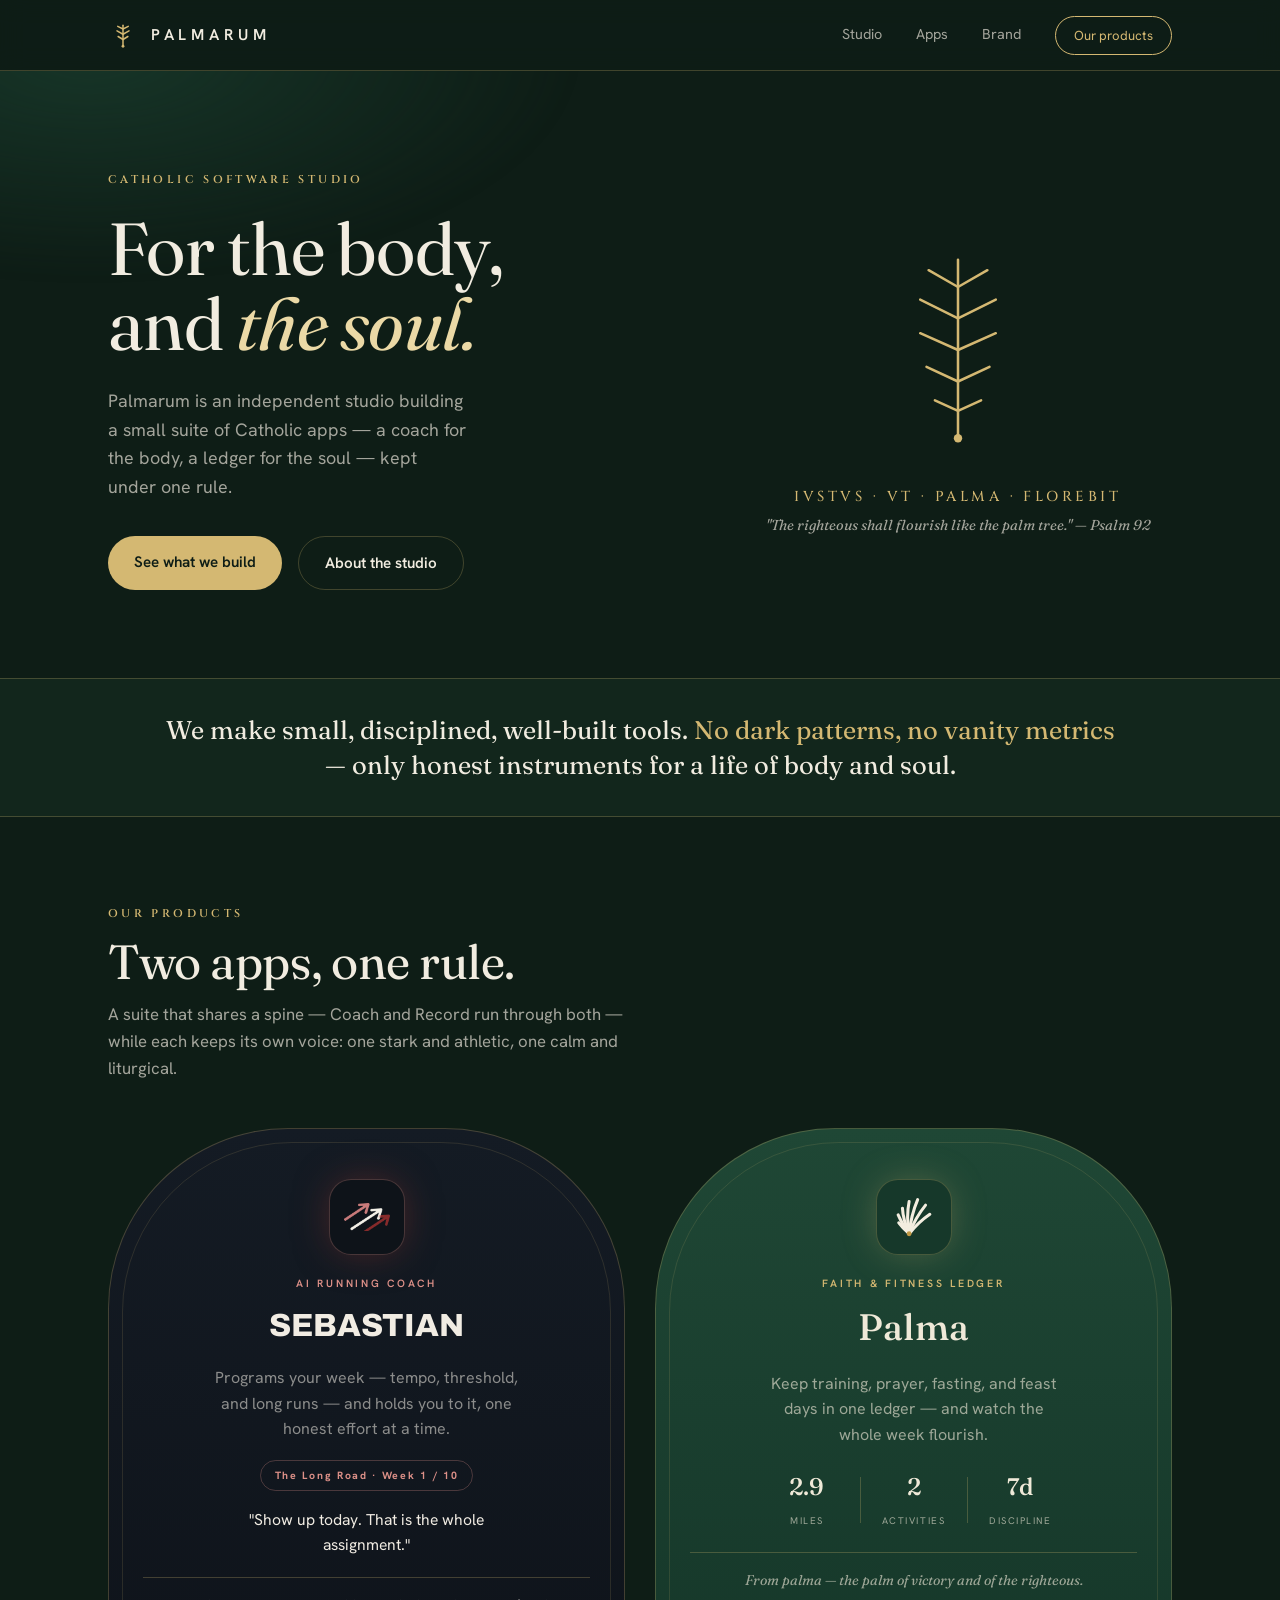
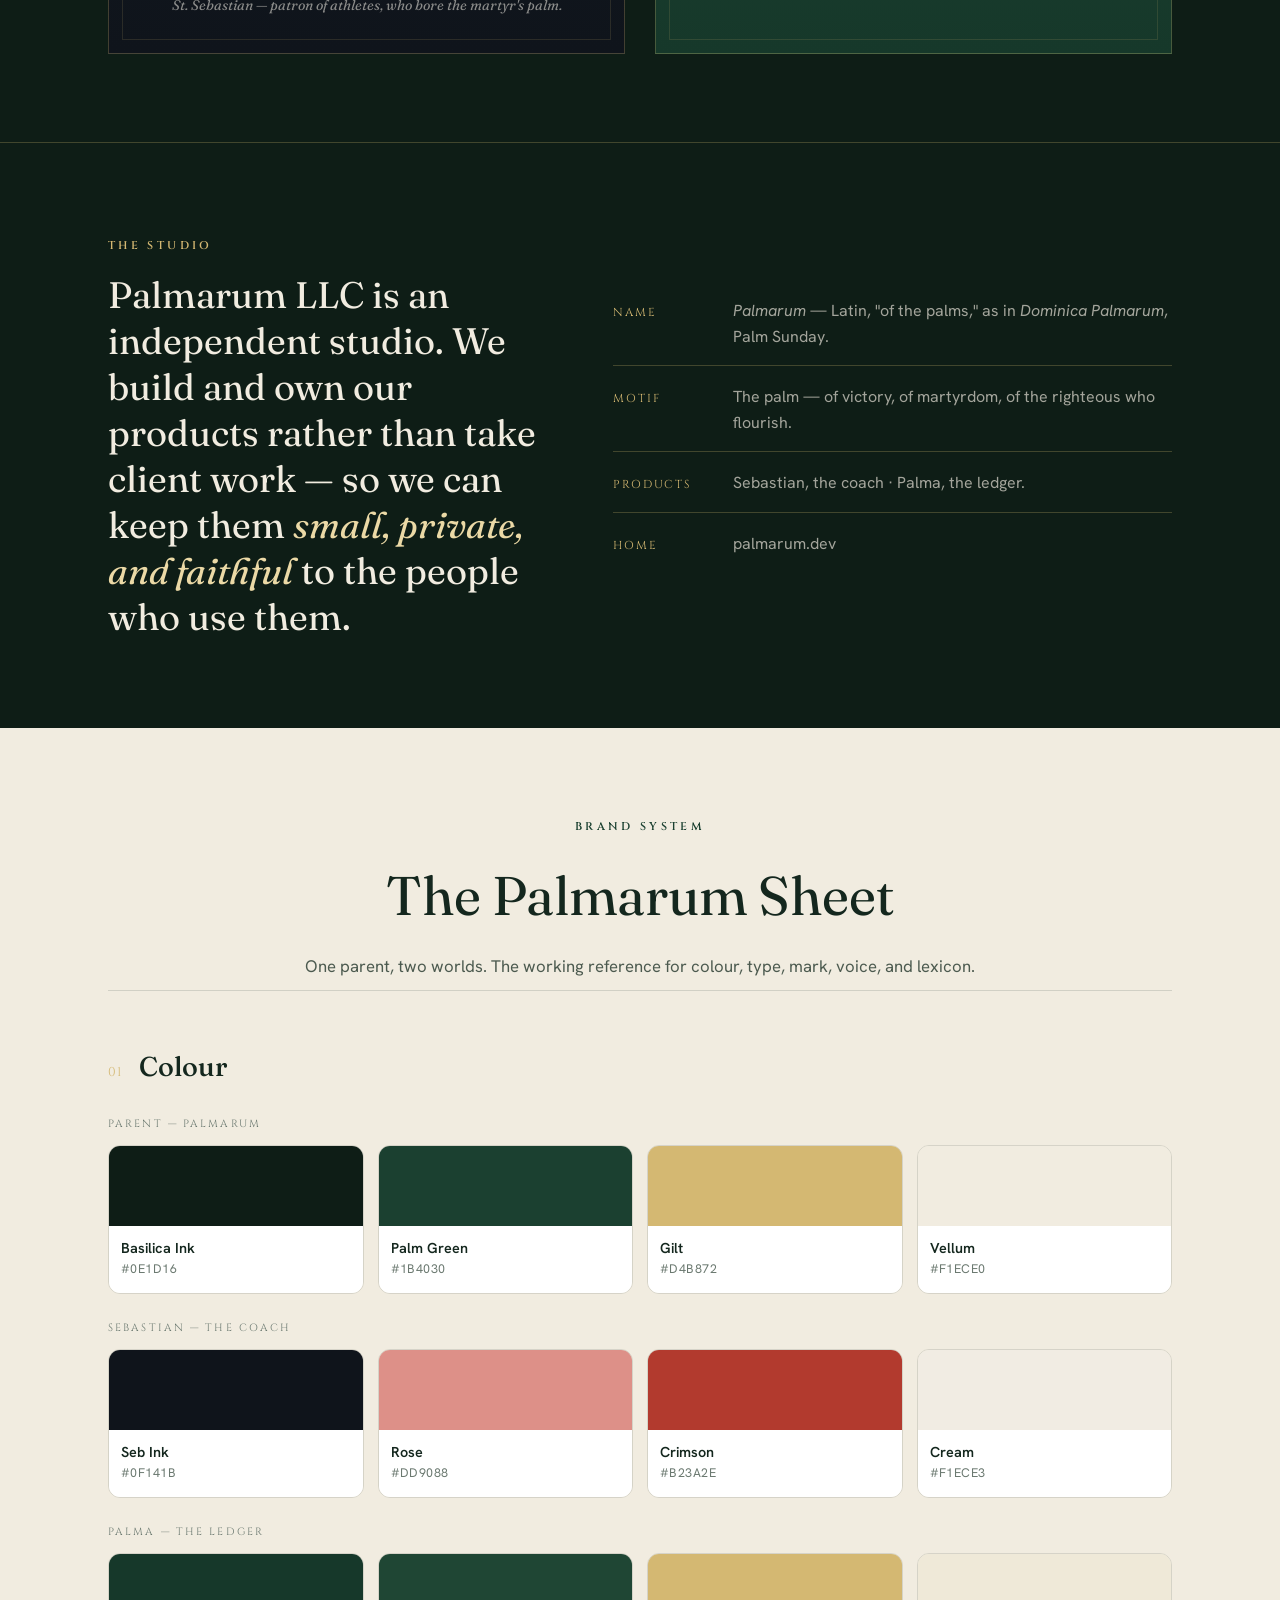
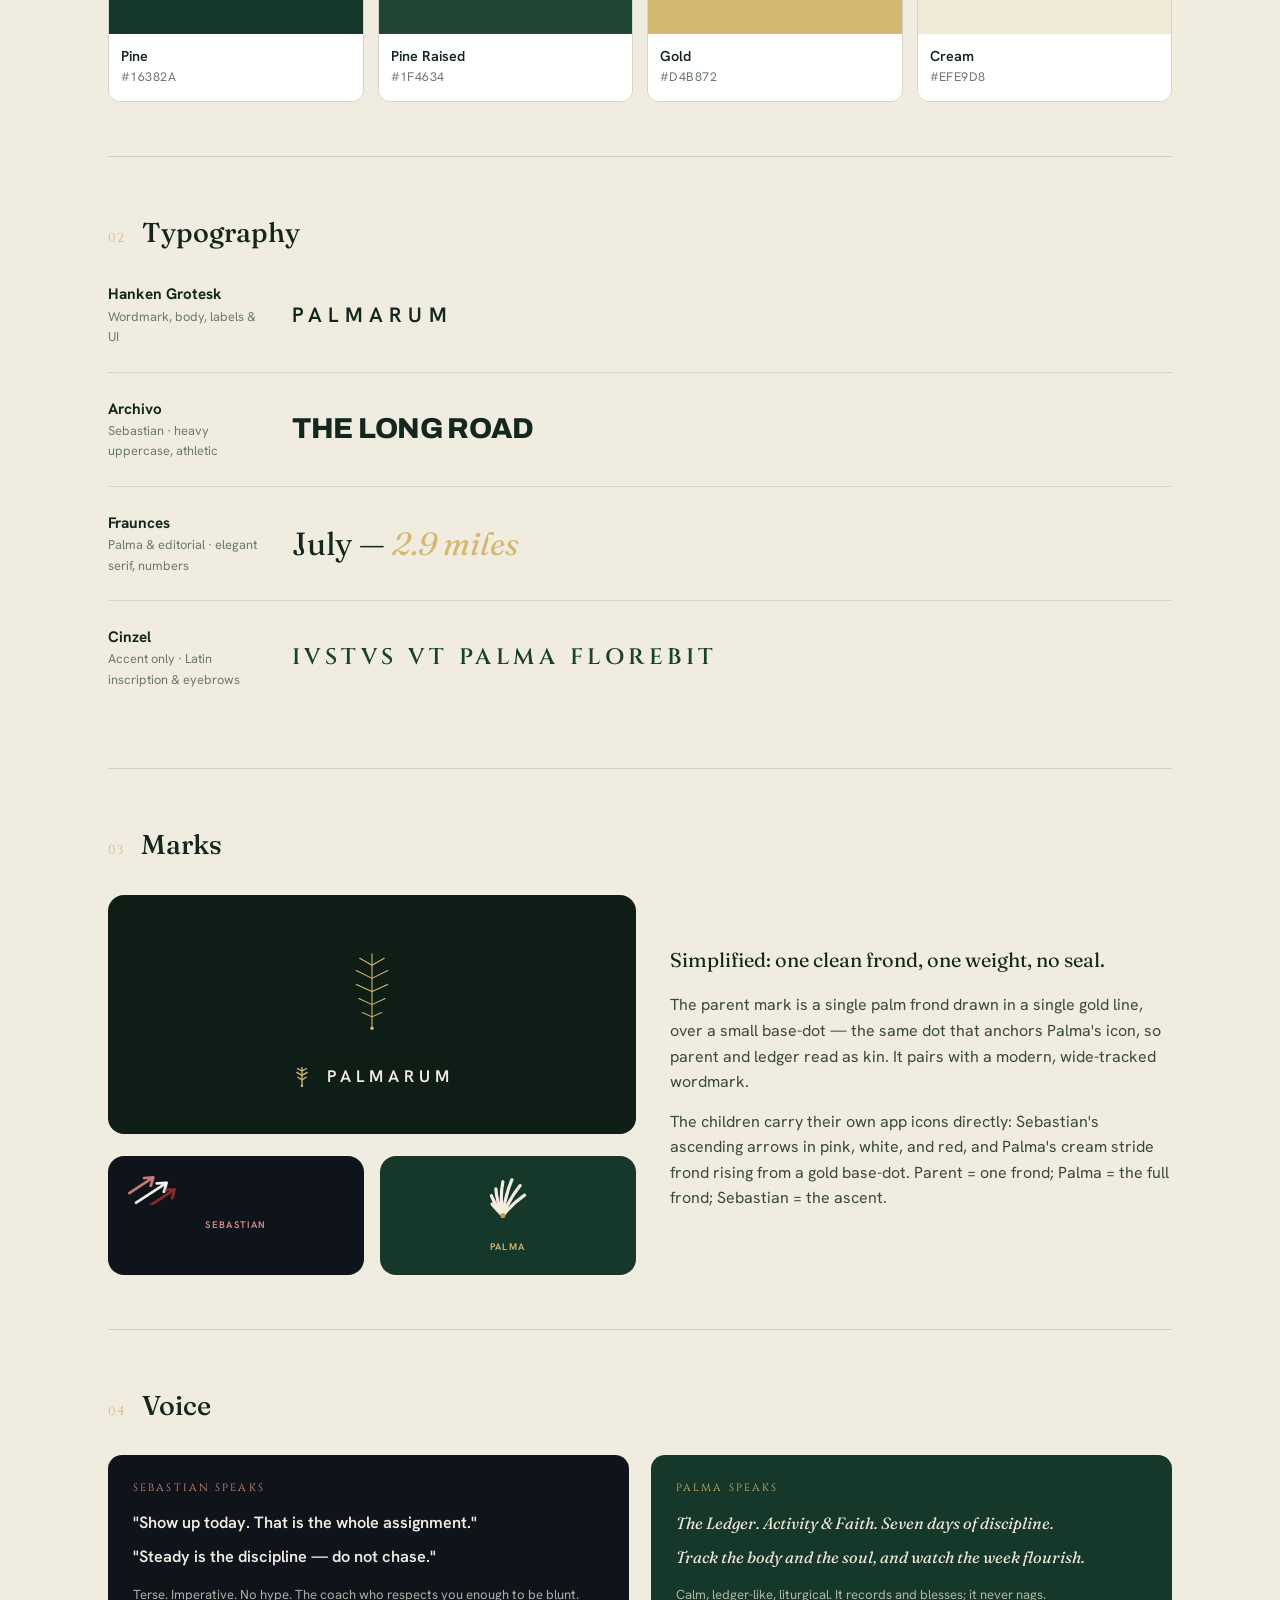
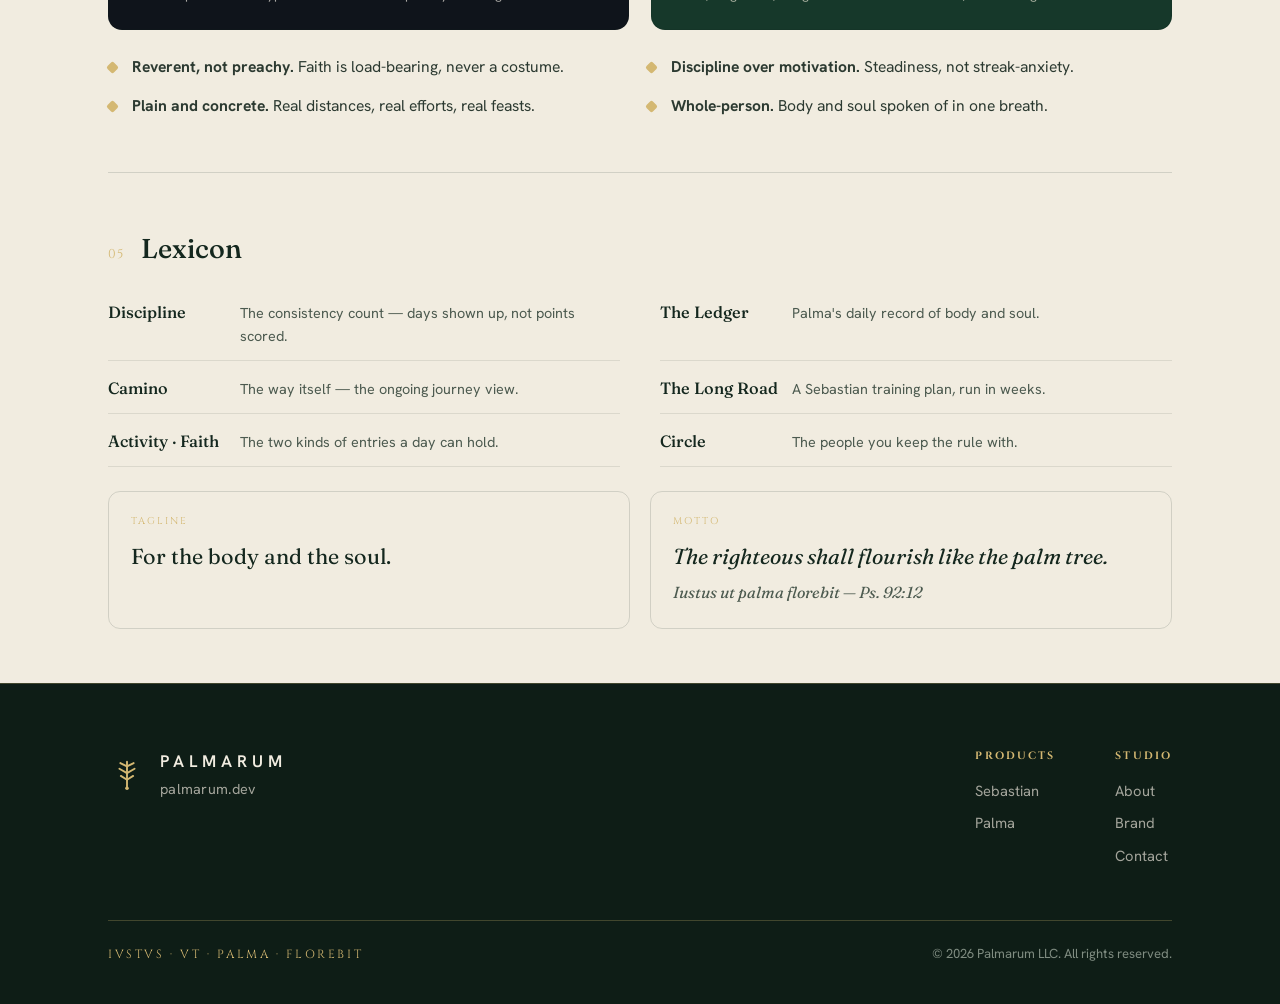
==== commit efd3d679: "Update Sebastian mark to pink/white/red Sync the recolored sebastian-volley-dark.png (third arrow no" ====
--- a/index.html
+++ b/index.html
@@ -141,7 +141,7 @@
     </div>
     <div class="niches">
       <article class="niche sebastian">
-        <div class="tile"><img class="app-mark" src="assets/sebastian-volley-dark.png" width="46" alt="Sebastian app logo — twin ascending arrows"></div>
+        <div class="tile"><img class="app-mark" src="assets/sebastian-volley-dark.png" width="46" alt="Sebastian app logo — ascending arrows in pink, white, and red"></div>
         <div class="n-cat">AI Running Coach</div>
         <h3 class="n-title-seb">Sebastian</h3>
         <p class="n-desc">Programs your week — tempo, threshold, and long runs — and holds you to it, one honest effort at a time.</p>
@@ -260,7 +260,7 @@
         <div class="mark-notes">
           <p class="lead">Simplified: one clean frond, one weight, no seal.</p>
           <p>The parent mark is a single palm frond drawn in a single gold line, over a small base-dot — the same dot that anchors Palma's icon, so parent and ledger read as kin. It pairs with a modern, wide-tracked wordmark.</p>
-          <p>The children carry their own app icons directly: Sebastian's twin ascending arrows, and Palma's cream stride frond rising from a gold base-dot. Parent = one frond; Palma = the full frond; Sebastian = the ascent.</p>
+          <p>The children carry their own app icons directly: Sebastian's ascending arrows in pink, white, and red, and Palma's cream stride frond rising from a gold base-dot. Parent = one frond; Palma = the full frond; Sebastian = the ascent.</p>
         </div>
       </div>
     </section>
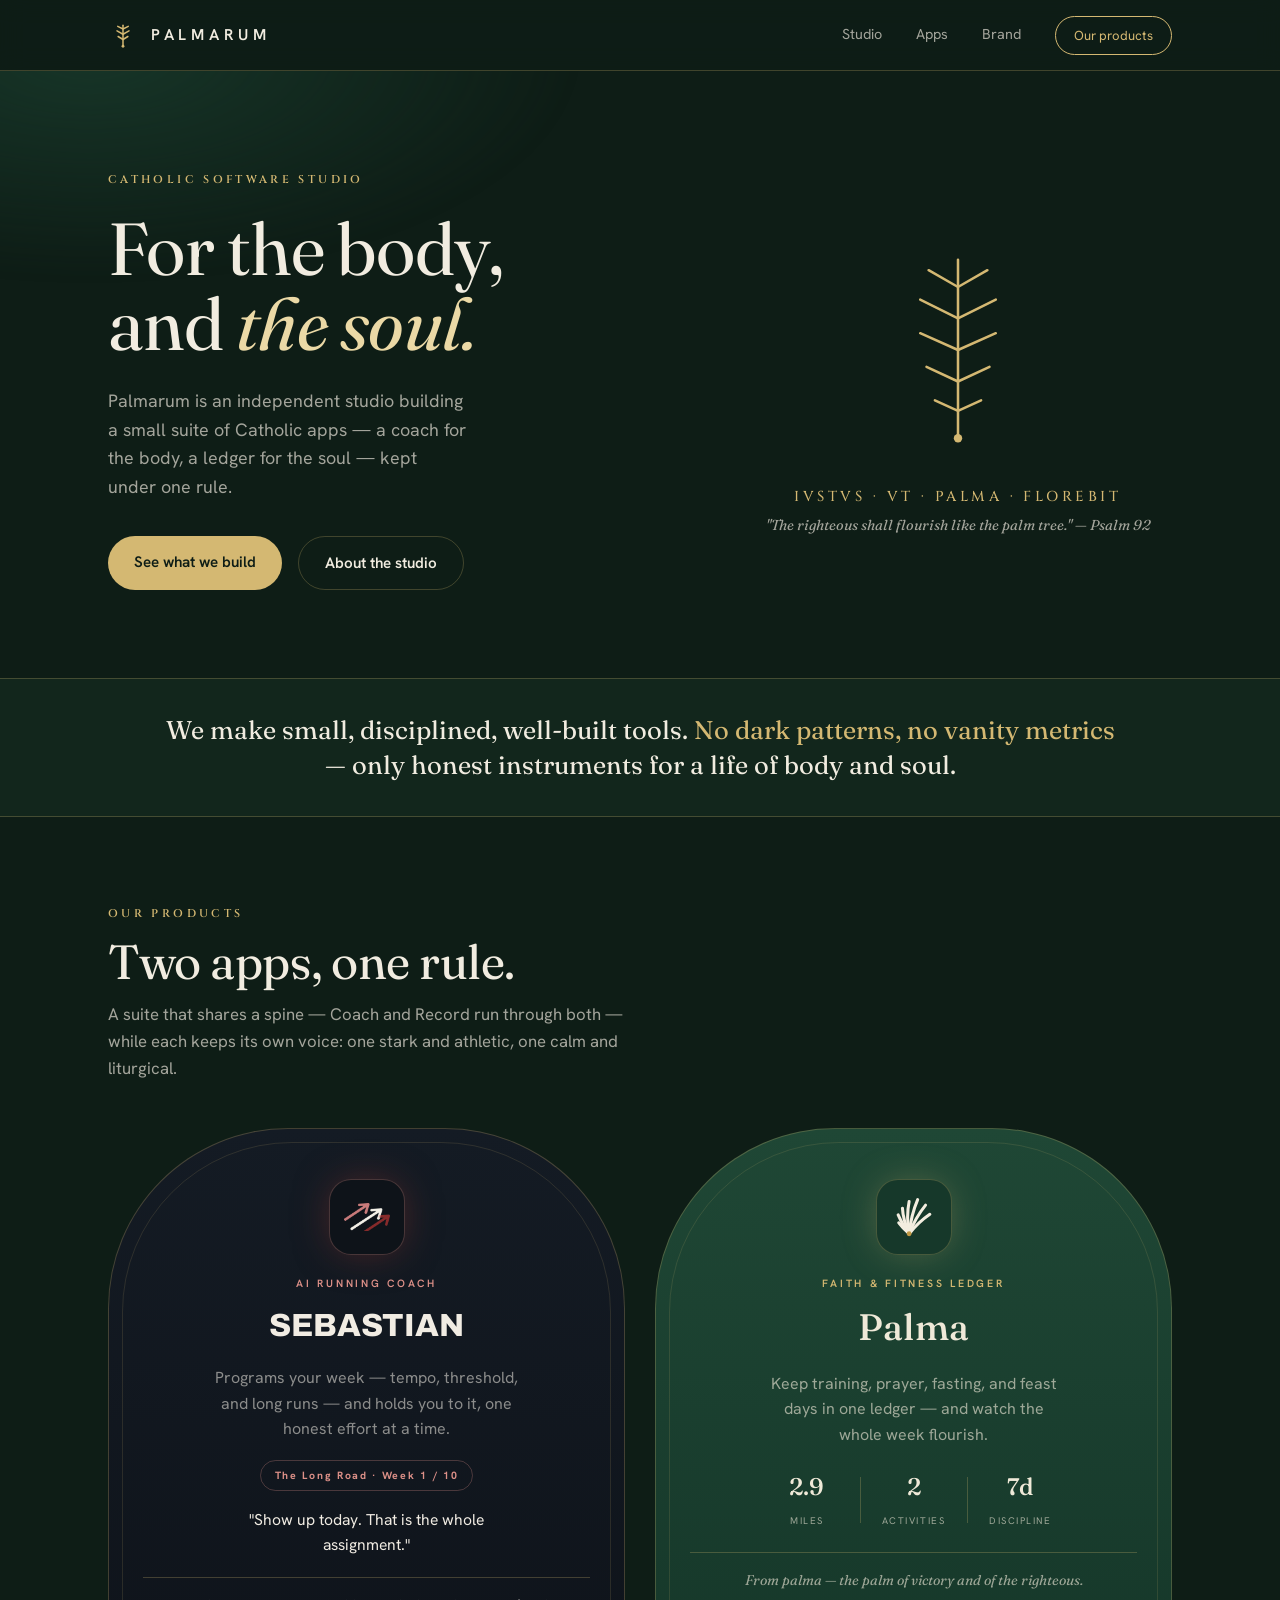
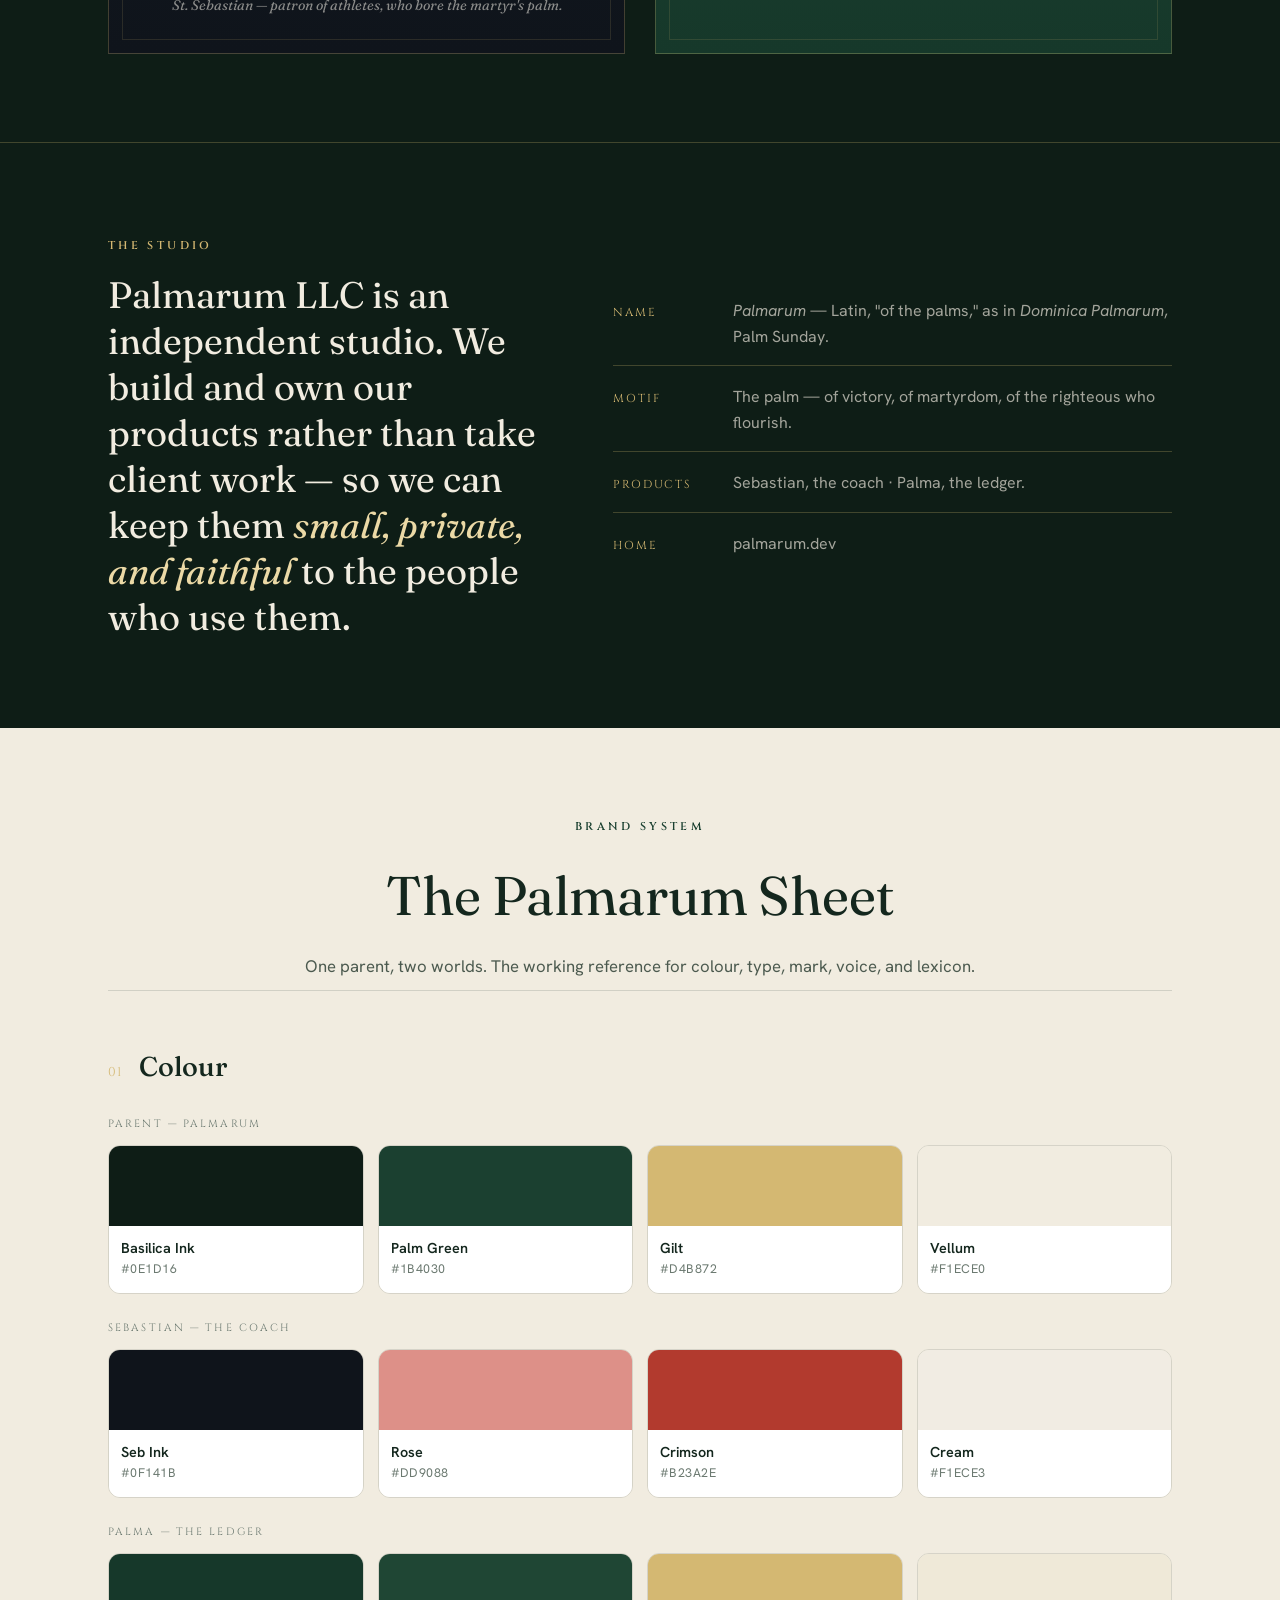
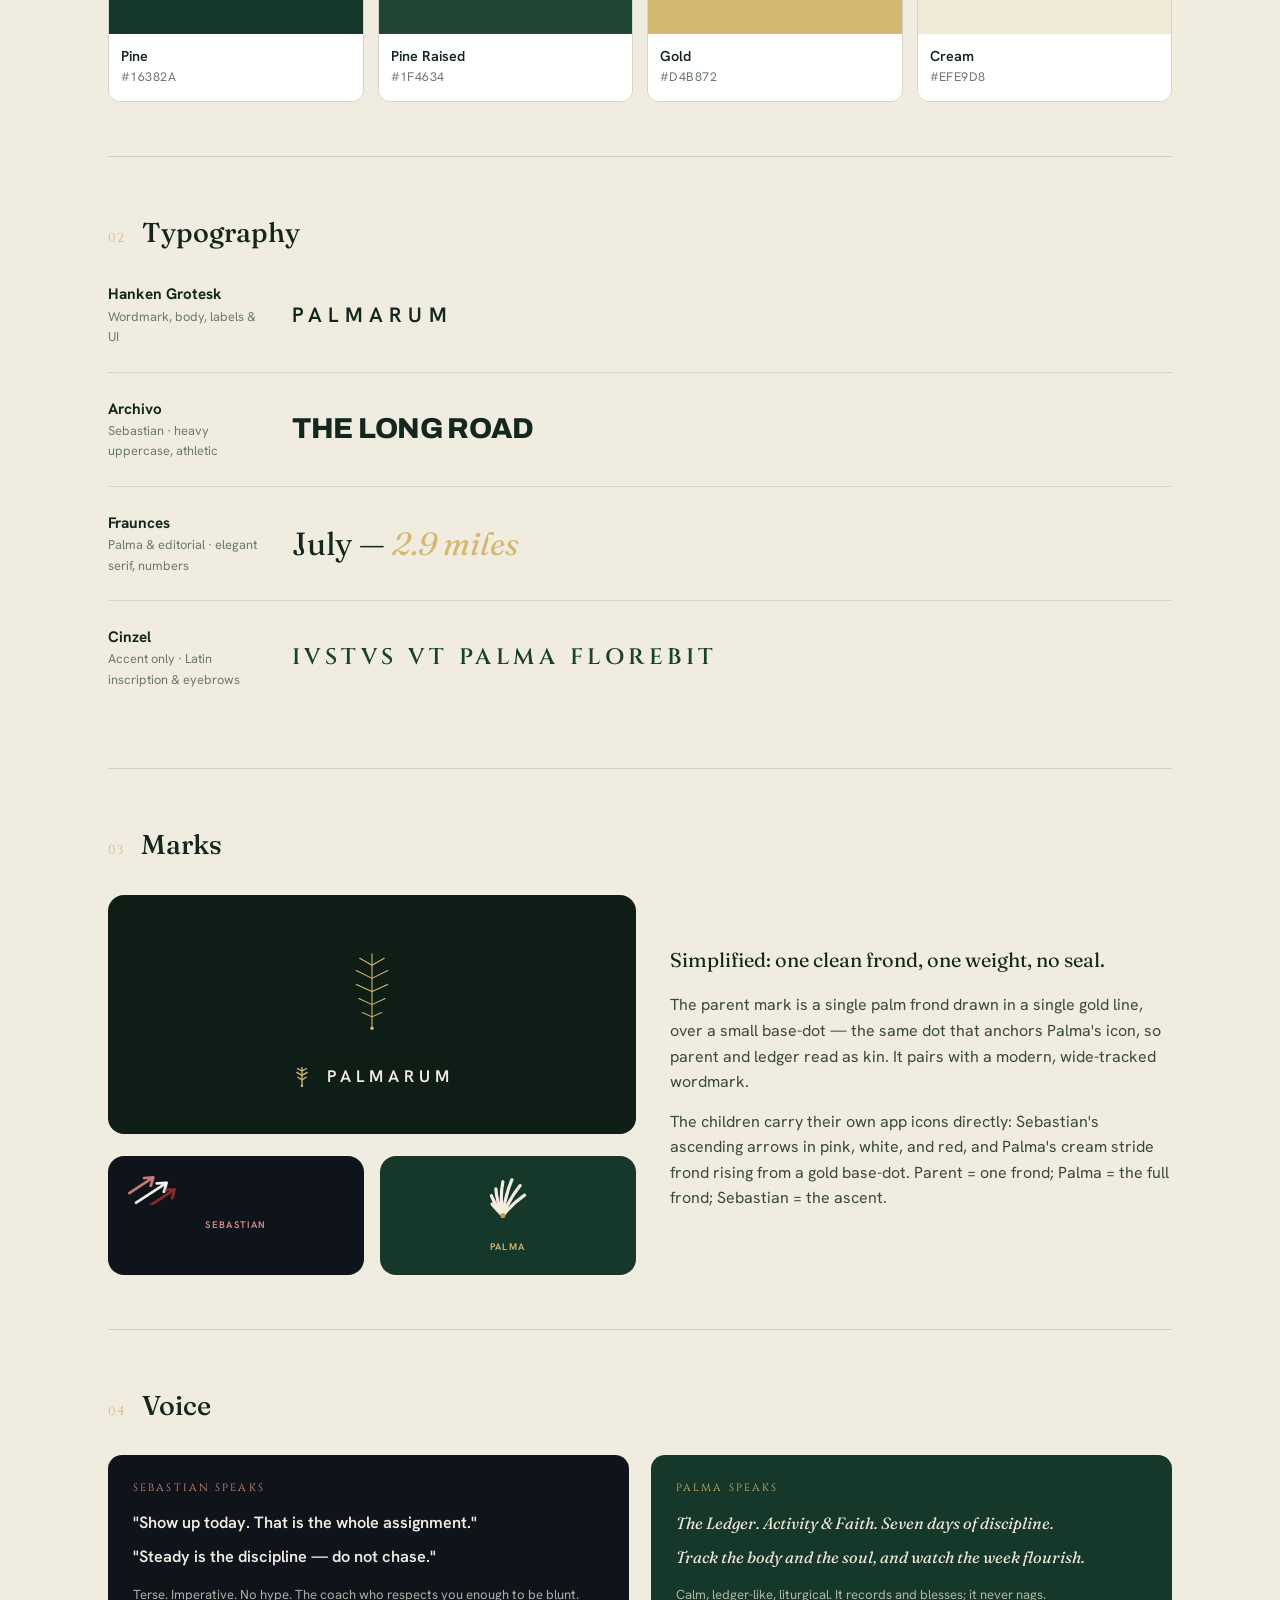
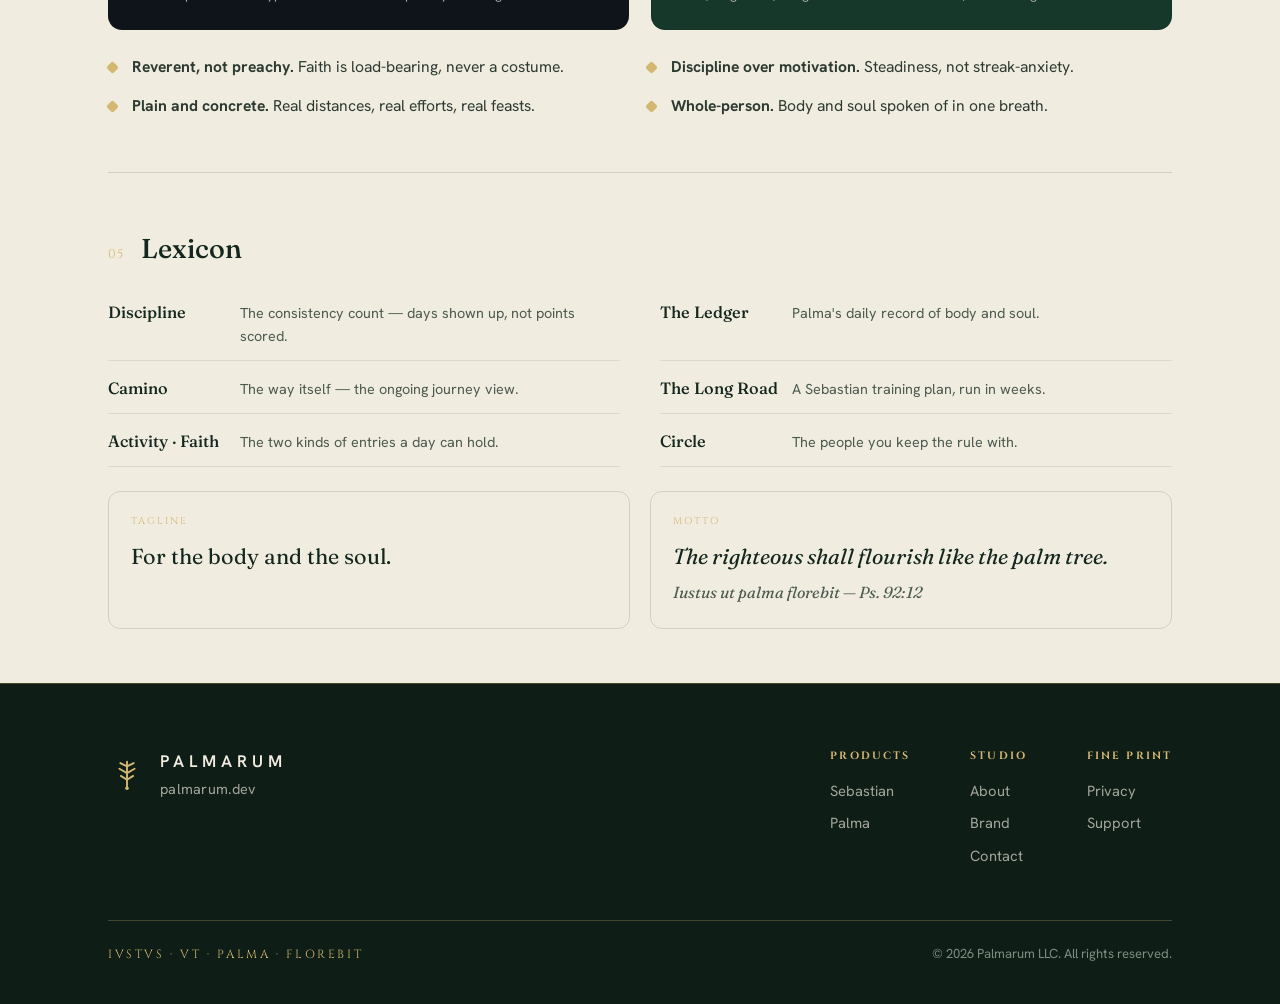
==== commit f4e82931: "Add privacy policy and support pages /privacy/ — the studio privacy policy the App Store listing wil" ====
--- a/index.html
+++ b/index.html
@@ -320,6 +320,7 @@
     <div class="foot-cols">
       <div class="foot-col"><h4>Products</h4><a href="#apps">Sebastian</a><a href="#apps">Palma</a></div>
       <div class="foot-col"><h4>Studio</h4><a href="#studio">About</a><a href="#brand">Brand</a><a href="mailto:hello@palmarum.dev">Contact</a></div>
+      <div class="foot-col"><h4>Fine print</h4><a href="/privacy/">Privacy</a><a href="/support/">Support</a></div>
     </div>
   </div>
   <div class="foot-rule">
--- a/styles.css
+++ b/styles.css
@@ -207,6 +207,39 @@
 .foot-rule .lat{font-family:"Cinzel",serif;letter-spacing:.22em;color:var(--gilt);font-size:.74rem}
 .foot-rule .cr{color:#7f8c81;font-size:.82rem}
 
+/* prose pages (privacy, support) */
+.page-head{padding:76px 0 44px;border-bottom:1px solid var(--line)}
+.page-head h1{font-family:"Fraunces",serif;font-weight:400;font-size:clamp(2.2rem,5vw,3.2rem);margin-top:16px;line-height:1.05}
+.page-head .sub{color:var(--vellum-dim);margin-top:16px;max-width:58ch;font-size:1.05rem}
+.page-head .stamp{font-family:"Cinzel",serif;font-size:.68rem;letter-spacing:.2em;text-transform:uppercase;color:var(--vellum-dim);margin-top:22px}
+.prose{padding:56px 0 88px;max-width:760px}
+.prose section{margin-bottom:44px}
+.prose h2{font-family:"Fraunces",serif;font-weight:500;font-size:1.5rem;margin-bottom:14px;display:flex;align-items:baseline;gap:14px}
+.prose h2 .num{font-family:"Cinzel",serif;color:var(--gilt);font-size:.78rem;letter-spacing:.1em;flex:none}
+.prose h3{font-family:"Hanken Grotesk",sans-serif;font-weight:700;font-size:1.02rem;margin:22px 0 8px;color:var(--gilt-2)}
+.prose p{color:var(--vellum-dim);margin-bottom:12px;max-width:68ch}
+.prose p b,.prose li b{color:var(--vellum);font-weight:600}
+.prose a{color:var(--gilt-2);border-bottom:1px solid var(--line);transition:border-color .2s}
+.prose a:hover{border-color:var(--gilt)}
+.prose ul{list-style:none;margin:14px 0}
+.prose ul li{padding-left:24px;position:relative;color:var(--vellum-dim);margin-bottom:10px;max-width:66ch}
+.prose ul li::before{content:"";position:absolute;left:0;top:.62em;width:8px;height:8px;background:var(--gilt);border-radius:2px;transform:rotate(45deg)}
+.prose .callout{border:1px solid var(--line);border-radius:14px;padding:20px 22px;margin:18px 0;background:var(--panel)}
+.prose .callout p{margin-bottom:0}
+.svc{border-bottom:1px solid var(--line);padding:16px 0;display:grid;grid-template-columns:170px 1fr;gap:18px}
+.svc:last-child{border-bottom:none}
+@media(max-width:560px){.svc{grid-template-columns:1fr;gap:6px}}
+.svc .sn{font-weight:700;color:var(--vellum)}
+.svc .sd{color:var(--vellum-dim);font-size:.95rem}
+.faq{border:1px solid var(--line);border-radius:14px;margin-bottom:16px;overflow:hidden}
+.faq summary{cursor:pointer;padding:18px 22px;font-weight:600;color:var(--vellum);list-style:none;display:flex;justify-content:space-between;align-items:center;gap:16px}
+.faq summary::-webkit-details-marker{display:none}
+.faq summary::after{content:"+";font-family:"Fraunces",serif;color:var(--gilt);font-size:1.3rem;line-height:1;flex:none;transition:transform .2s}
+.faq[open] summary::after{transform:rotate(45deg)}
+.faq .faq-body{padding:0 22px 20px}
+.faq .faq-body p{margin-bottom:10px}
+.faq .faq-body p:last-child{margin-bottom:0}
+
 /* motion */
 .rise{opacity:0;transform:translateY(18px);animation:rise .9s cubic-bezier(.2,.7,.2,1) forwards}
 .d1{animation-delay:.05s}.d2{animation-delay:.15s}.d3{animation-delay:.28s}.d4{animation-delay:.42s}
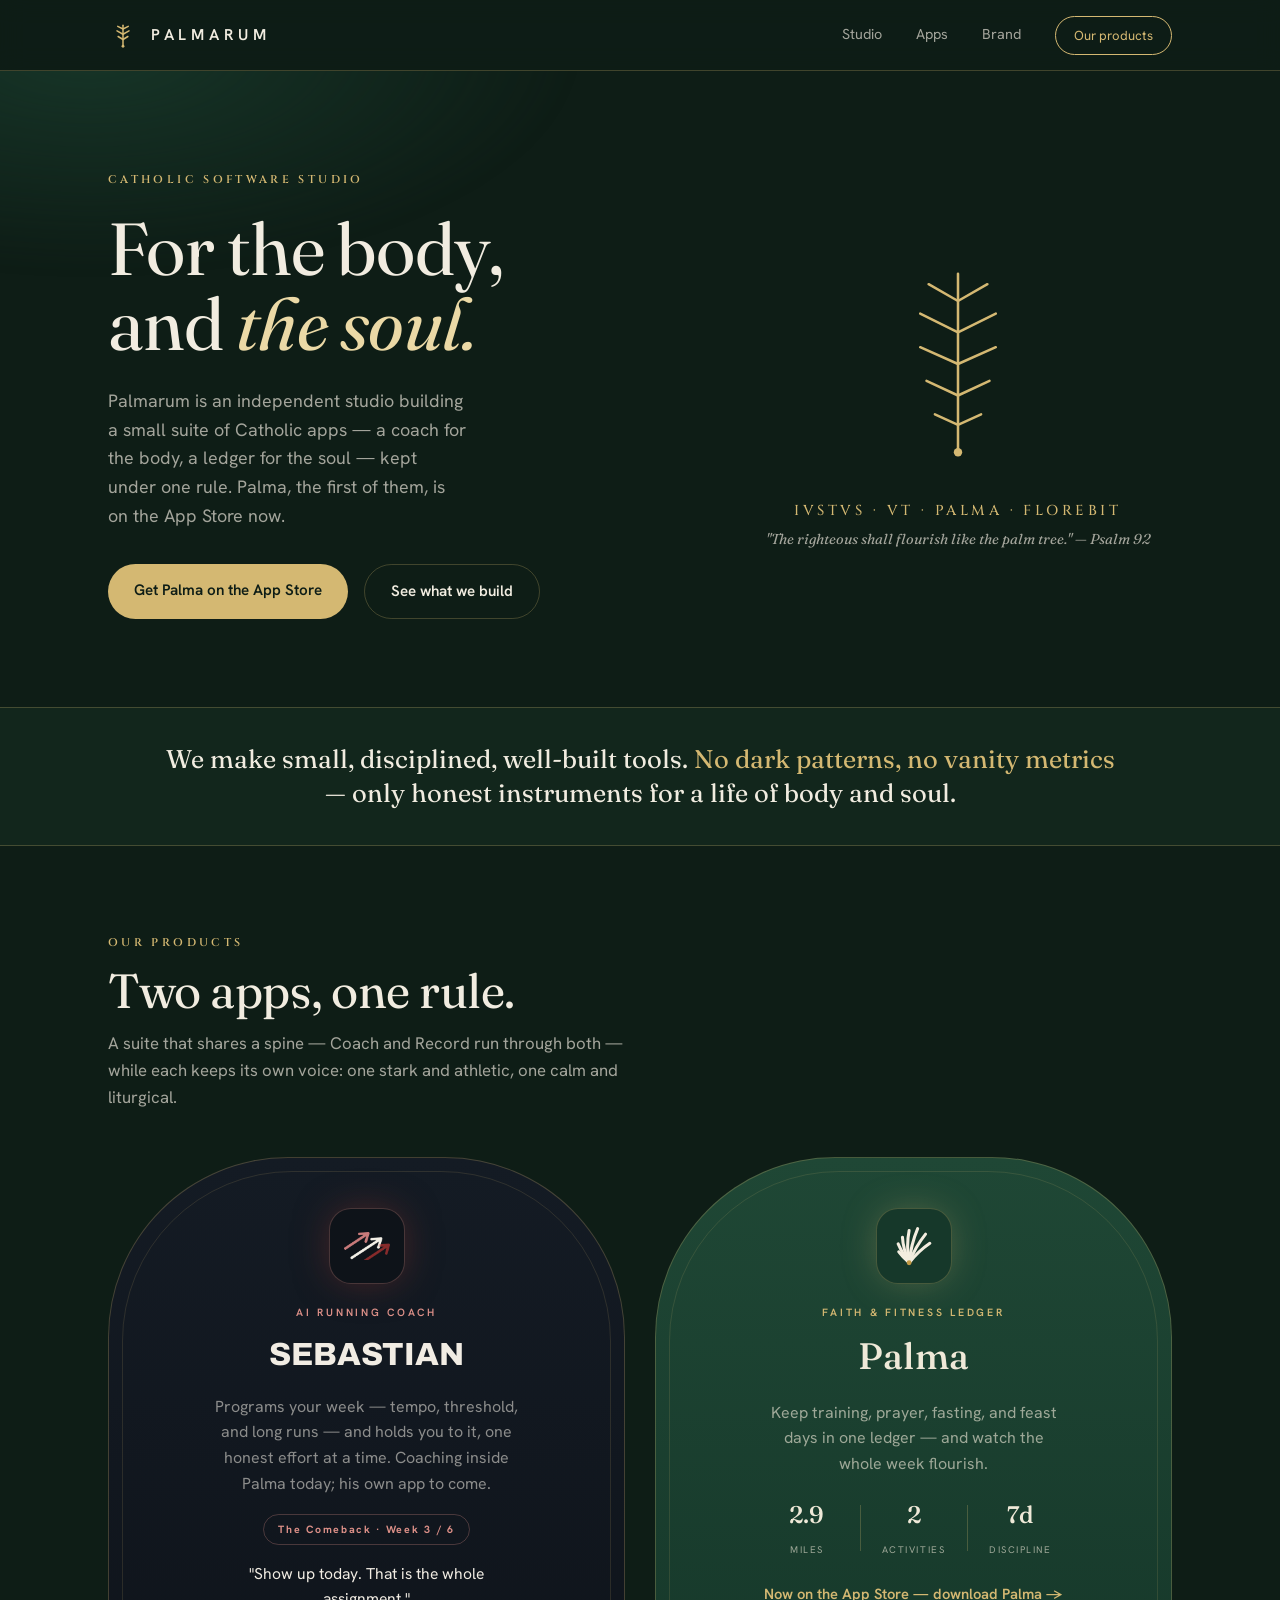
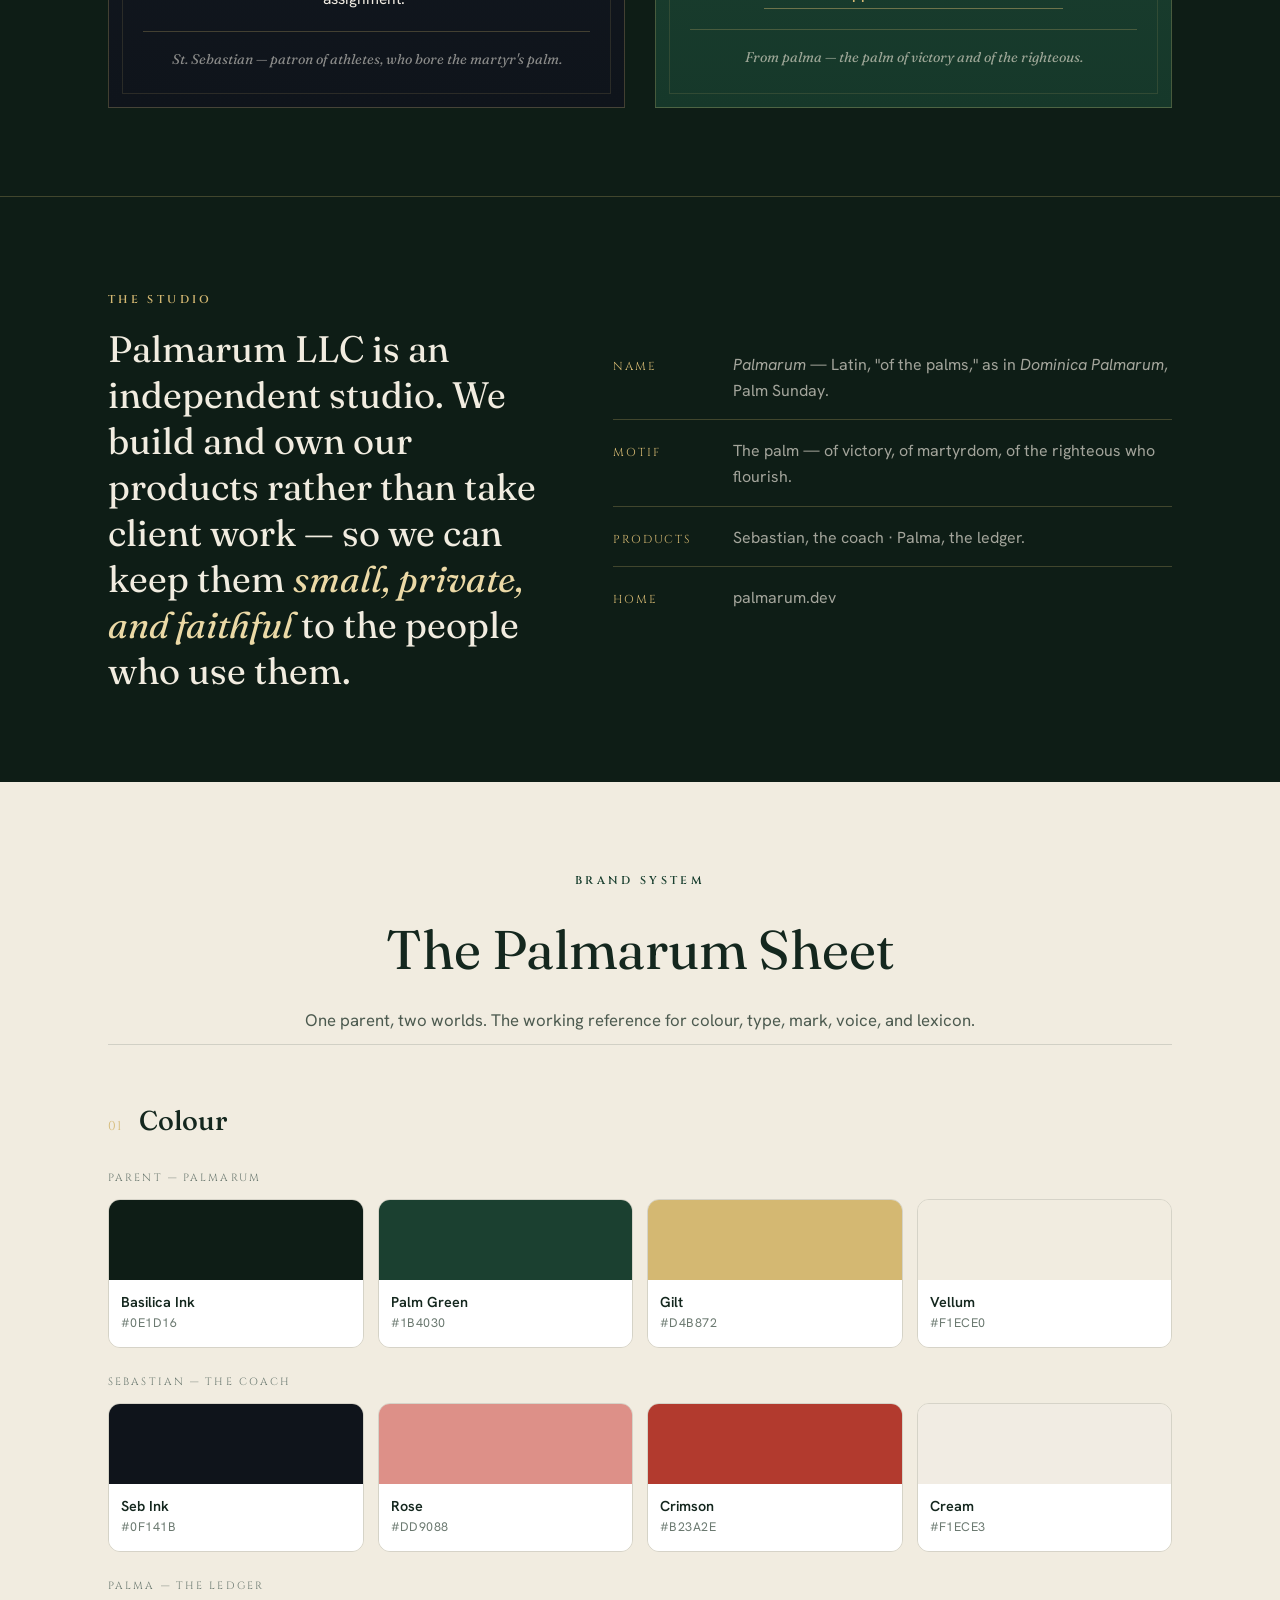
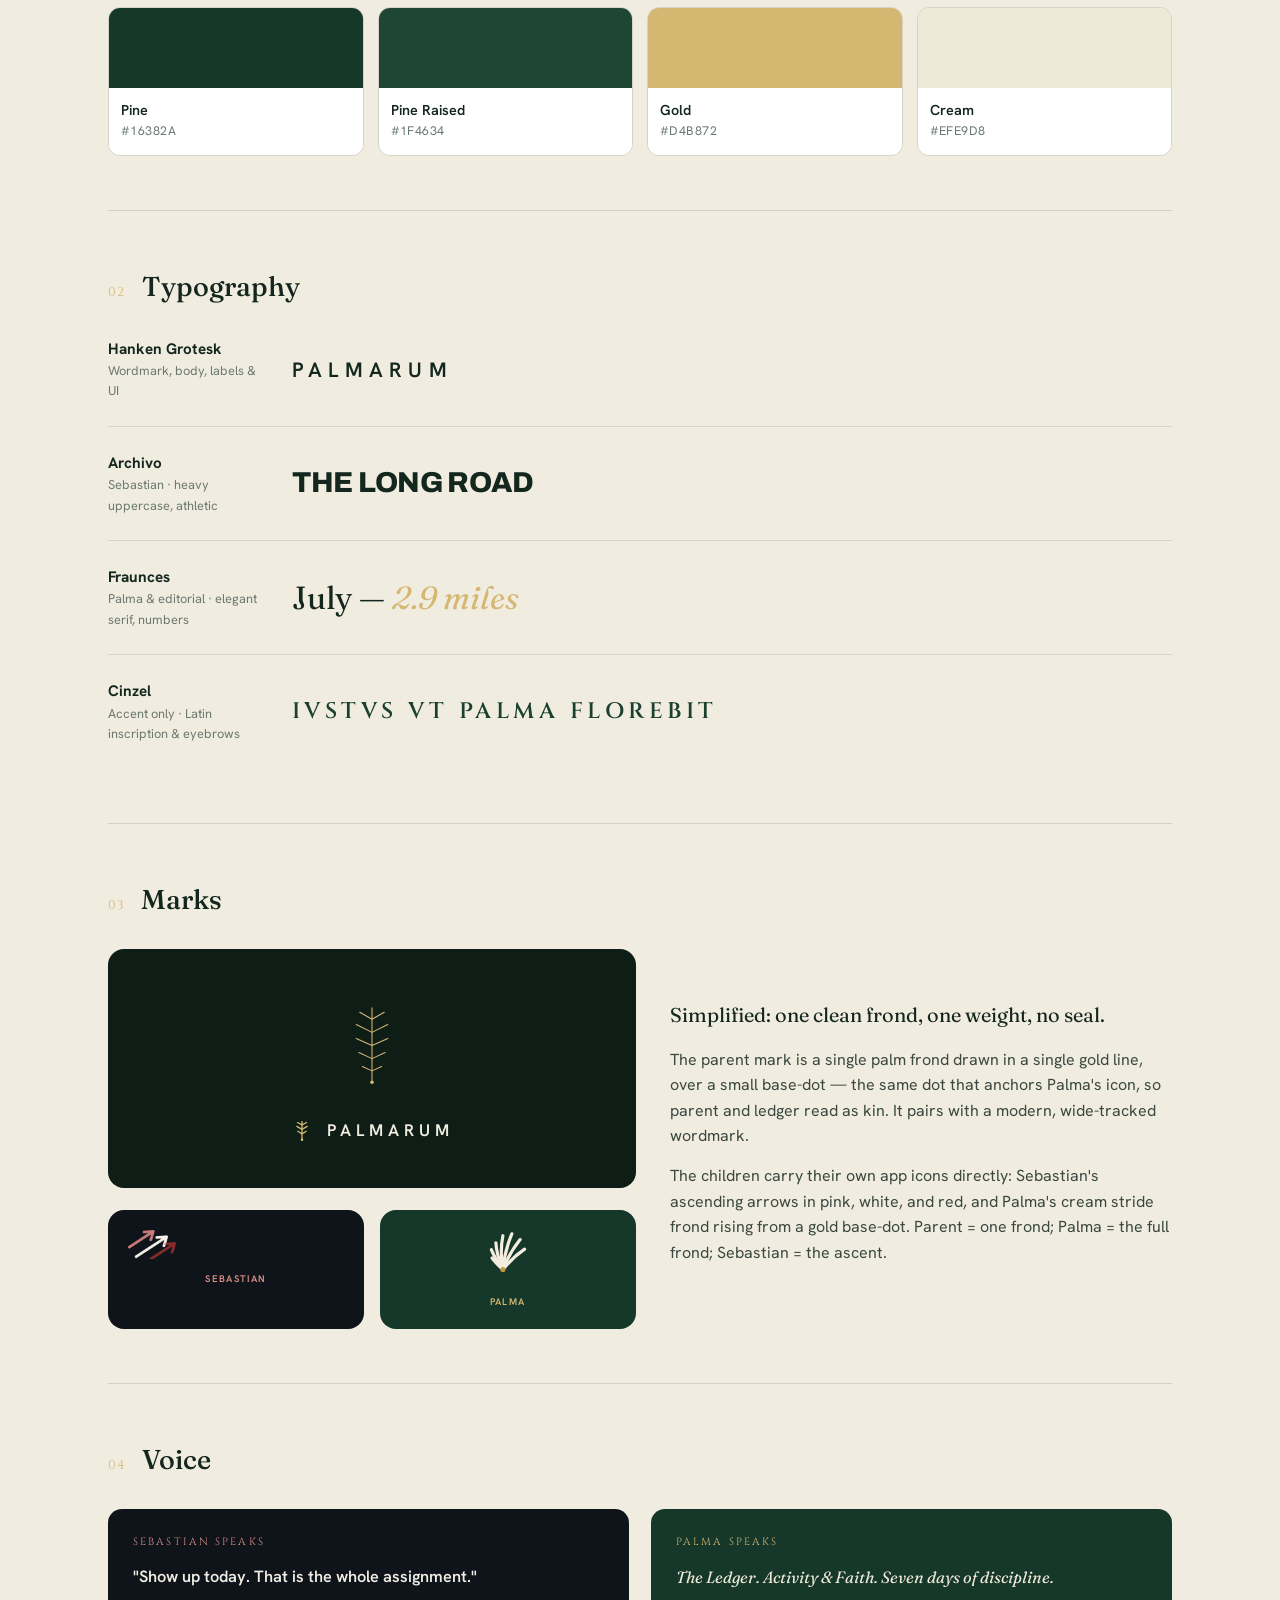
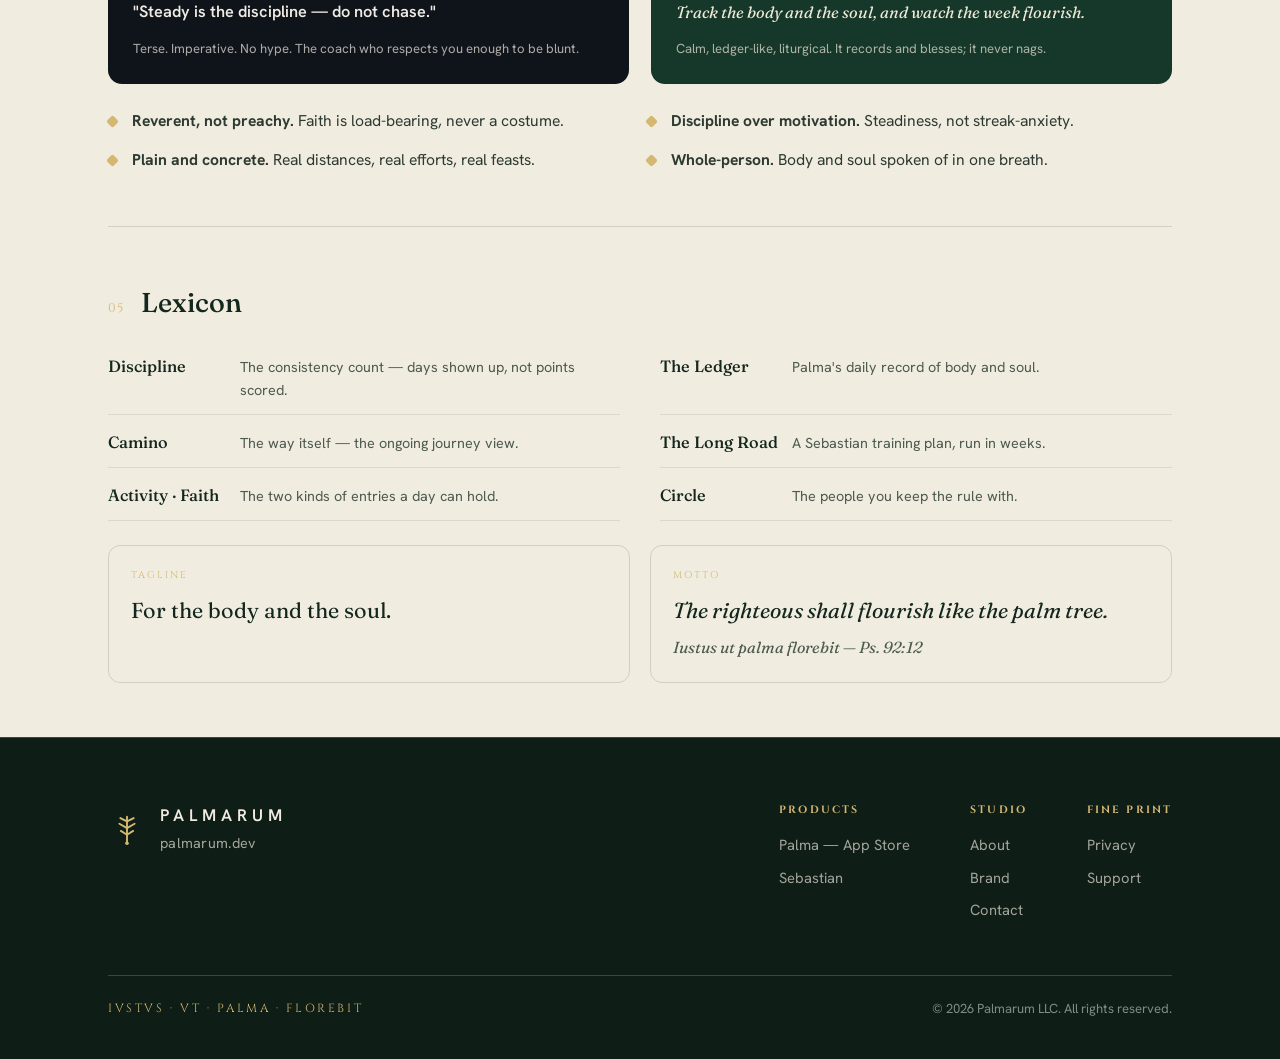
==== commit 03d4f290: "Palma is live — the studio site says so The hero's first button now goes to the App Store listing, t" ====
--- a/index.html
+++ b/index.html
@@ -4,7 +4,7 @@
 <meta charset="UTF-8">
 <meta name="viewport" content="width=device-width, initial-scale=1.0">
 <title>Palmarum — A Catholic Software Studio</title>
-<meta name="description" content="Palmarum is an independent Catholic software studio building a small suite of apps for the body and the soul — Sebastian, an AI running coach, and Palma, a faith &amp; fitness ledger.">
+<meta name="description" content="Palmarum is an independent Catholic software studio building a small suite of apps for the body and the soul — Palma, the faith &amp; fitness ledger, now on the App Store, with Sebastian, the AI coach, inside.">
 <meta name="author" content="Palmarum LLC">
 <meta name="theme-color" content="#0E1D16">
 <link rel="canonical" href="https://palmarum.dev/">
@@ -45,6 +45,19 @@
   ]
 }
 </script>
+<script type="application/ld+json">
+{
+  "@context": "https://schema.org",
+  "@type": "SoftwareApplication",
+  "name": "Palma",
+  "operatingSystem": "iOS",
+  "applicationCategory": "HealthApplication",
+  "url": "https://apps.apple.com/us/app/palma-running/id6806122487",
+  "offers": { "@type": "Offer", "price": "0", "priceCurrency": "USD" },
+  "author": { "@type": "Organization", "name": "Palmarum LLC", "url": "https://palmarum.dev/" },
+  "description": "A Catholic workout tracker: background GPS recording, Apple Health import, an AI coach named Sebastian, feast days, the Rosary of the day, and a Circle of friends."
+}
+</script>
 </head>
 <body>
 
@@ -100,10 +113,10 @@
     <div>
       <div class="eyebrow rise d1">Catholic Software Studio</div>
       <h1 class="display rise d2">For the body,<br>and <span class="and serif-it">the soul.</span></h1>
-      <p class="lead rise d3">Palmarum is an independent studio building a small suite of Catholic apps — a coach for the body, a ledger for the soul — kept under one rule.</p>
+      <p class="lead rise d3">Palmarum is an independent studio building a small suite of Catholic apps — a coach for the body, a ledger for the soul — kept under one rule. Palma, the first of them, is on the App&nbsp;Store now.</p>
       <div class="cta-row rise d4">
-        <a class="btn btn-gilt" href="#apps">See what we build</a>
-        <a class="btn btn-ghost" href="#studio">About the studio</a>
+        <a class="btn btn-gilt" href="https://apps.apple.com/us/app/palma-running/id6806122487">Get Palma on the App&nbsp;Store</a>
+        <a class="btn btn-ghost" href="#apps">See what we build</a>
       </div>
     </div>
     <div class="mark-stage rise d3">
@@ -144,8 +157,8 @@
         <div class="tile"><img class="app-mark" src="assets/sebastian-volley-dark.png" width="46" alt="Sebastian app logo — ascending arrows in pink, white, and red"></div>
         <div class="n-cat">AI Running Coach</div>
         <h3 class="n-title-seb">Sebastian</h3>
-        <p class="n-desc">Programs your week — tempo, threshold, and long runs — and holds you to it, one honest effort at a time.</p>
-        <span class="seb-plan">The Long Road · Week 1 / 10</span>
+        <p class="n-desc">Programs your week — tempo, threshold, and long runs — and holds you to it, one honest effort at a time. Coaching inside Palma today; his own app to come.</p>
+        <span class="seb-plan">The Comeback · Week 3 / 6</span>
         <p class="seb-quote">"Show up today. That is the whole assignment."</p>
         <p class="n-foot">St. Sebastian — patron of athletes, who bore the martyr's palm.</p>
       </article>
@@ -159,6 +172,7 @@
           <div><b>2</b><span>Activities</span></div>
           <div><b>7d</b><span>Discipline</span></div>
         </div>
+        <a class="n-link" href="https://apps.apple.com/us/app/palma-running/id6806122487">Now on the App&nbsp;Store — download Palma →</a>
         <p class="n-foot">From <em>palma</em> — the palm of victory and of the righteous.</p>
       </article>
     </div>
@@ -318,7 +332,7 @@
       <div><div class="name wordmark">Palmarum</div><div class="dom">palmarum.dev</div></div>
     </div>
     <div class="foot-cols">
-      <div class="foot-col"><h4>Products</h4><a href="#apps">Sebastian</a><a href="#apps">Palma</a></div>
+      <div class="foot-col"><h4>Products</h4><a href="https://apps.apple.com/us/app/palma-running/id6806122487">Palma — App Store</a><a href="#apps">Sebastian</a></div>
       <div class="foot-col"><h4>Studio</h4><a href="#studio">About</a><a href="#brand">Brand</a><a href="mailto:hello@palmarum.dev">Contact</a></div>
       <div class="foot-col"><h4>Fine print</h4><a href="/privacy/">Privacy</a><a href="/support/">Support</a></div>
     </div>
--- a/styles.css
+++ b/styles.css
@@ -251,3 +251,7 @@
   .draw path,.draw line{animation:none;stroke-dashoffset:0}
   html{scroll-behavior:auto}
 }
+
+/* App Store link inside a product card */
+.n-link{display:inline-block;margin-top:18px;font-weight:600;font-size:.92rem;color:var(--gilt);text-decoration:none;border-bottom:1px solid rgba(212,184,114,.45);padding-bottom:2px}
+.n-link:hover{color:var(--gilt-2);border-bottom-color:var(--gilt-2)}
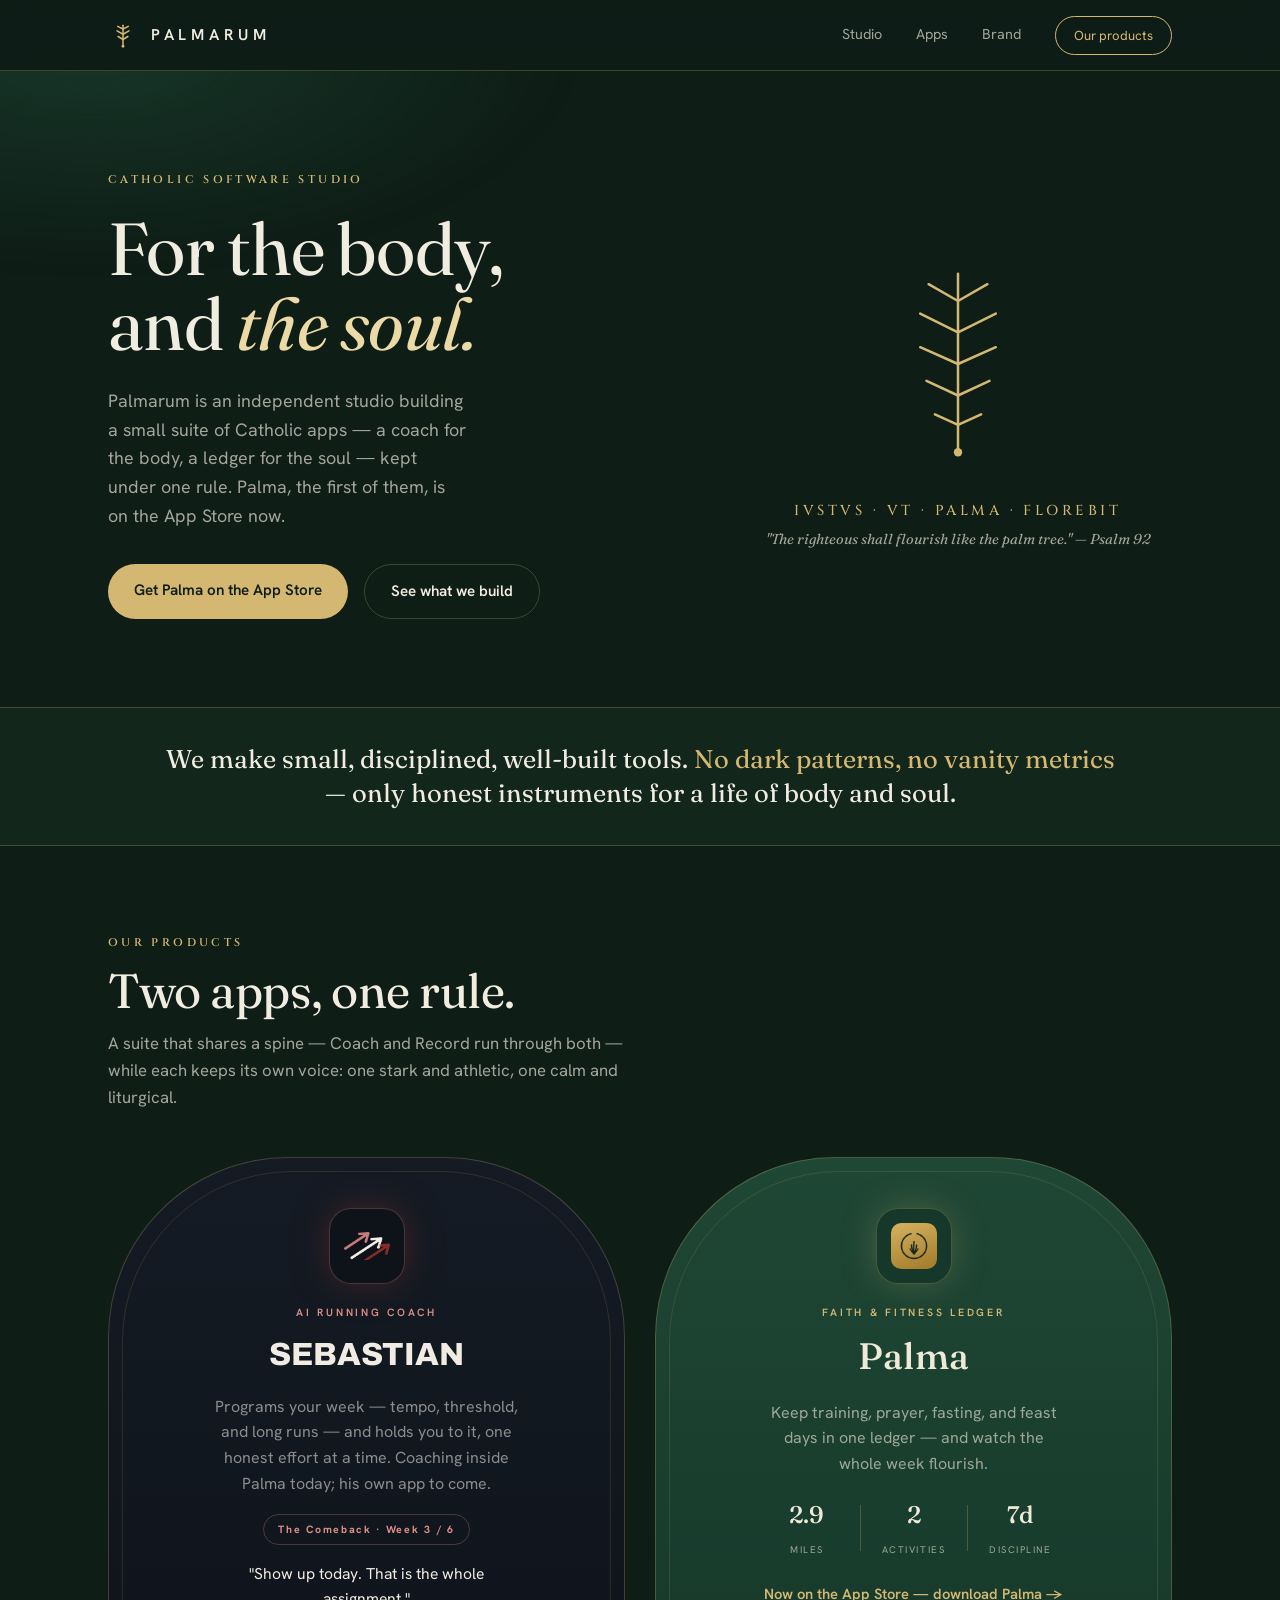
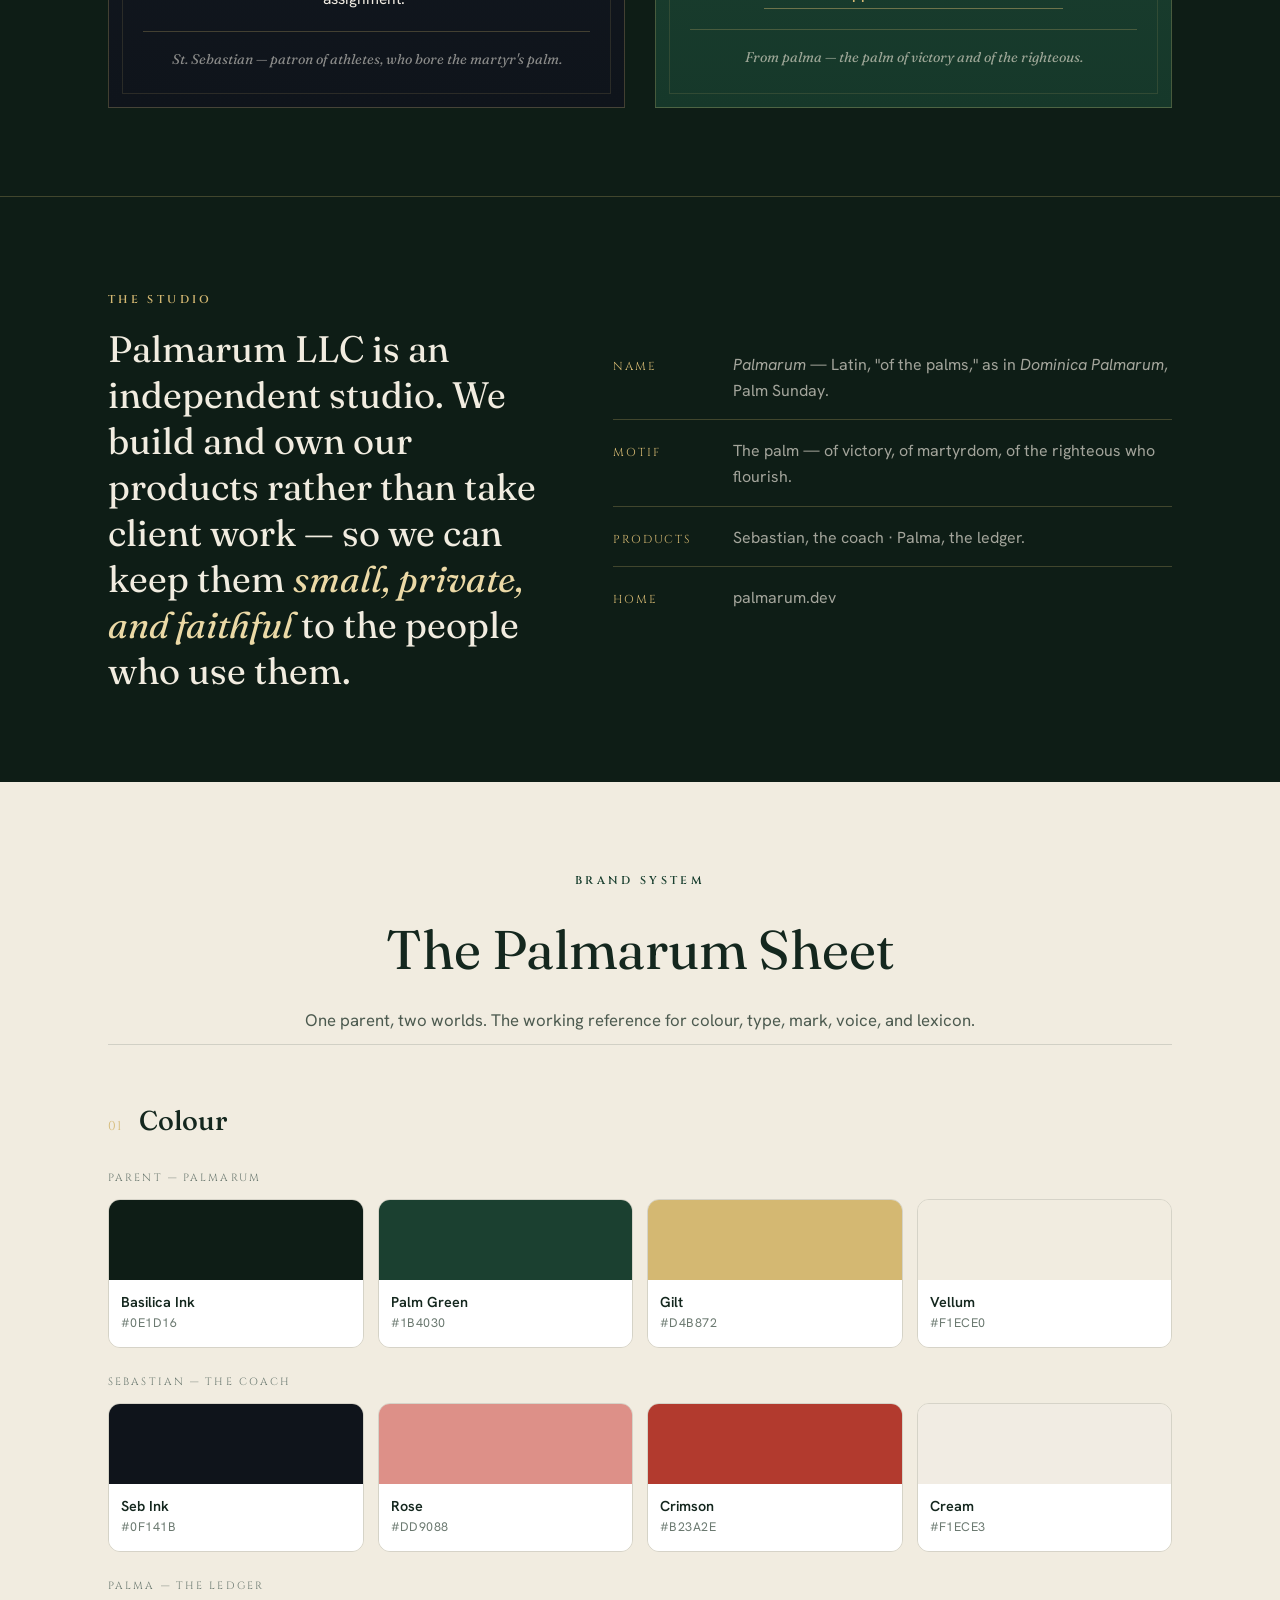
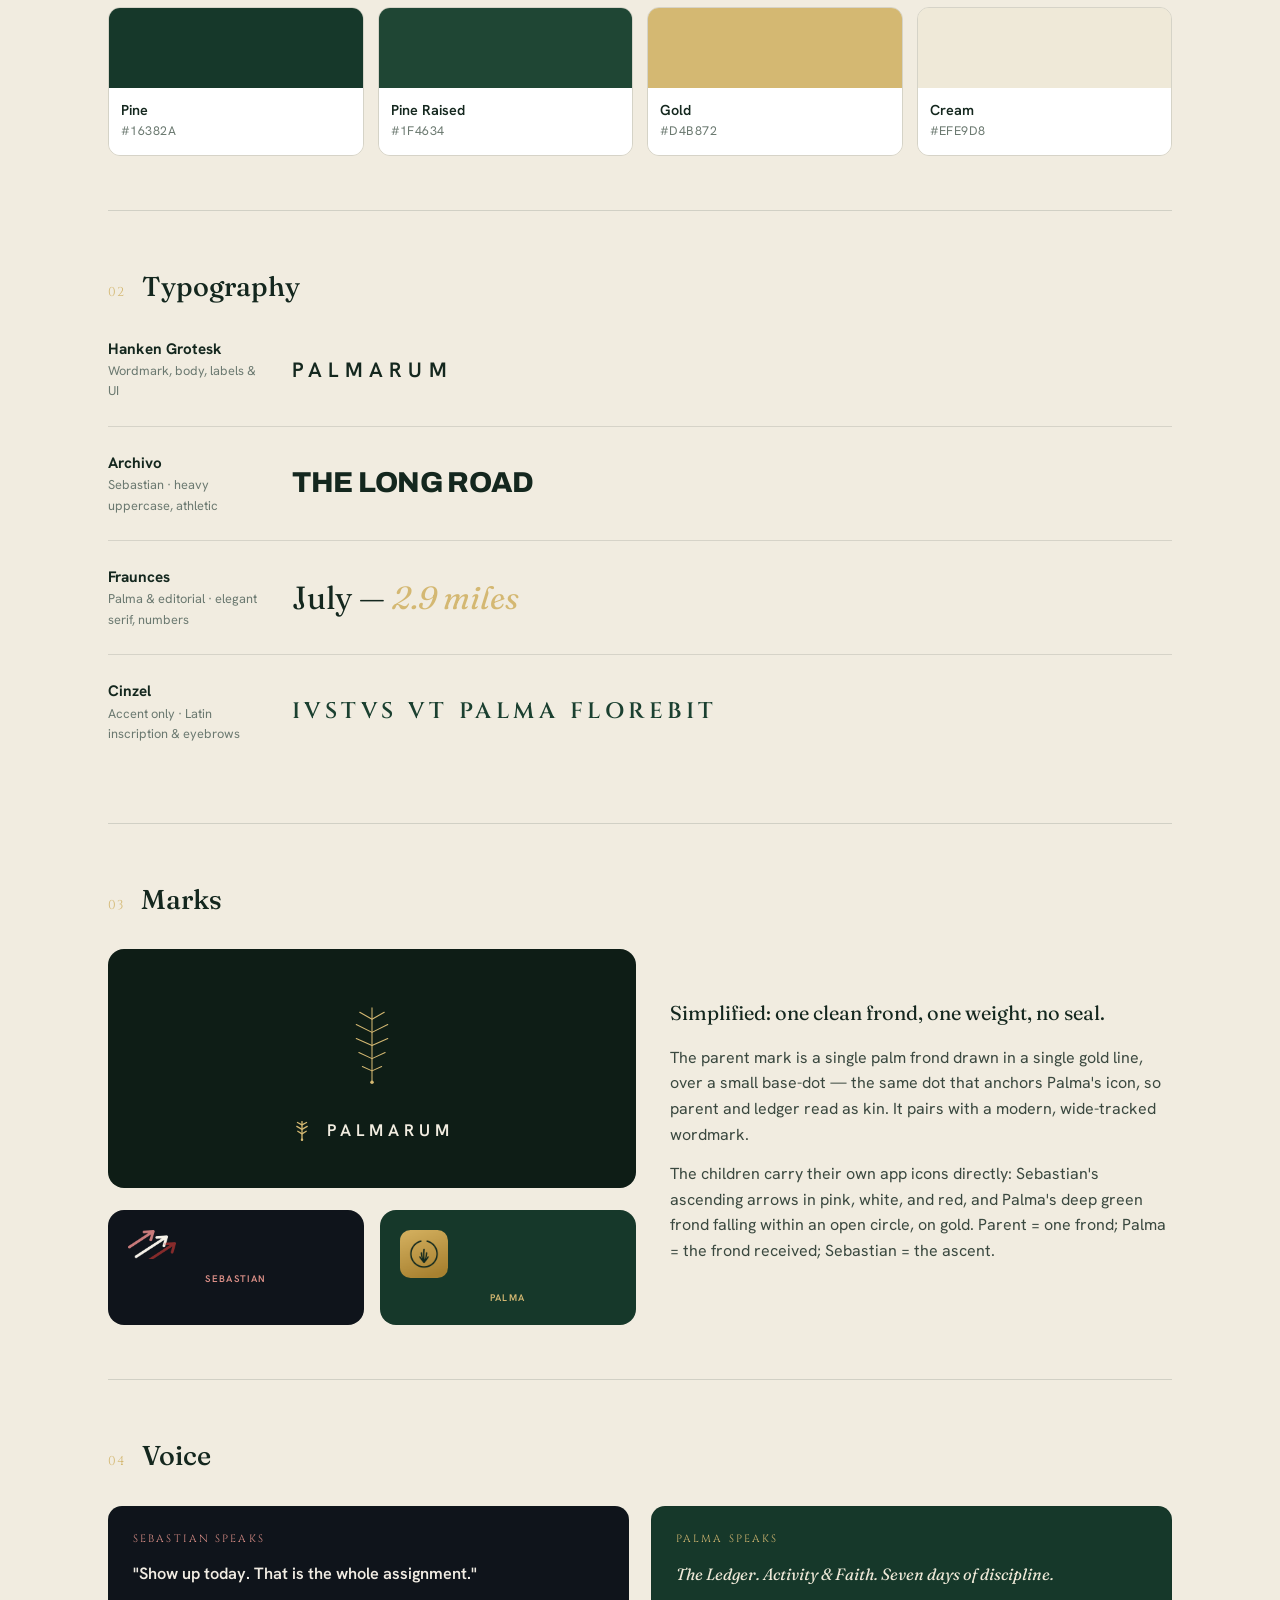
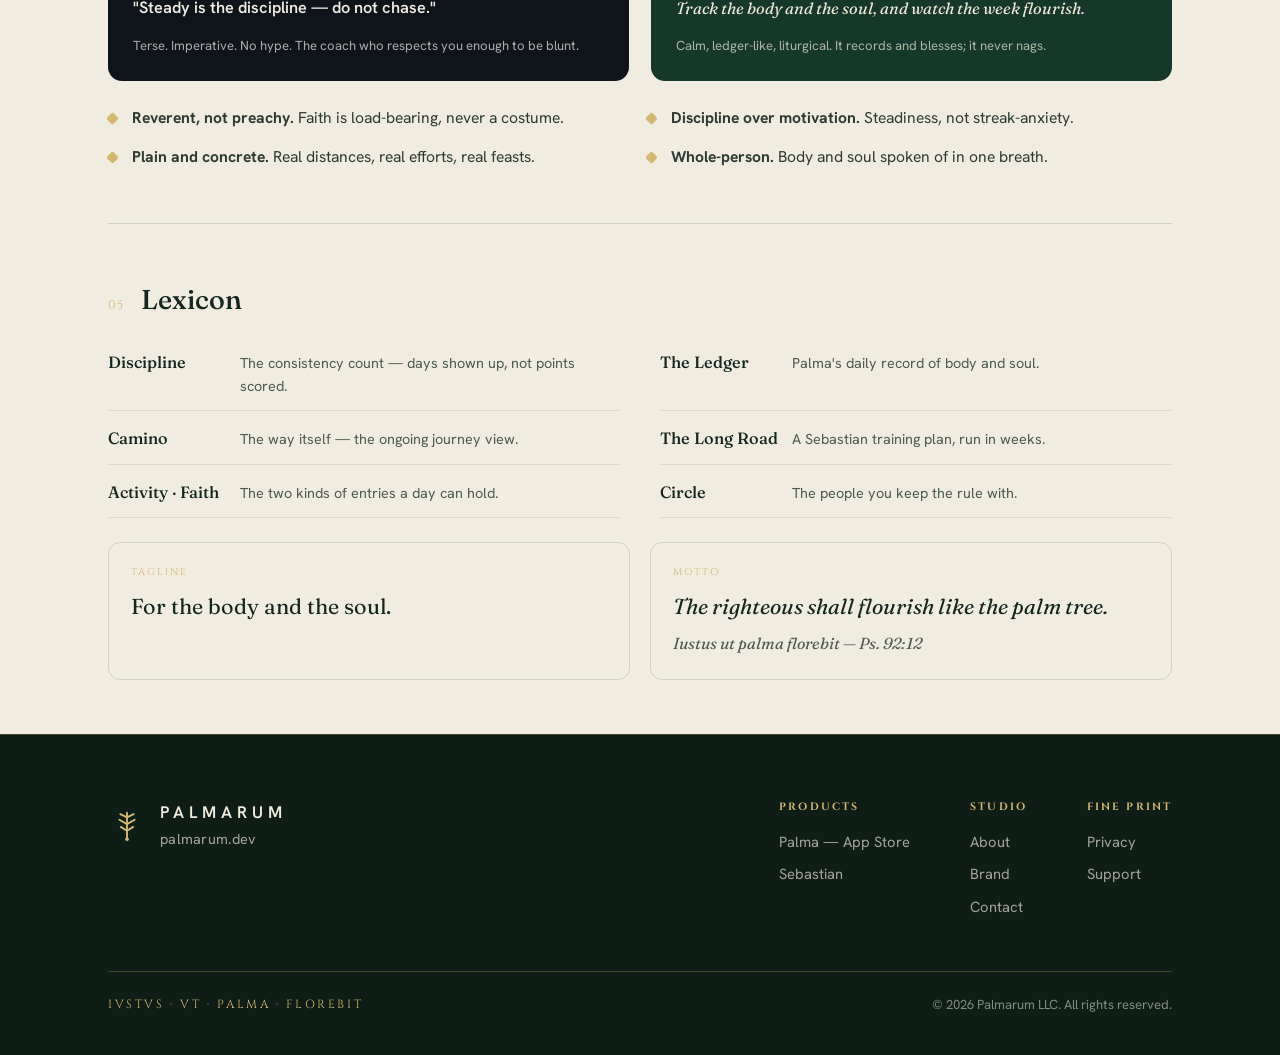
==== commit 806f842a: "Palma's card wears the shipping app icon The apps section and the brand sheet's child mark now show " ====
--- a/index.html
+++ b/index.html
@@ -65,20 +65,6 @@
 
 <!-- ============ shared symbols ============ -->
 <svg width="0" height="0" style="position:absolute" aria-hidden="true"><defs>
-  <!-- Palma: the app's actual Stride Frond — cream strokes over a gold base-dot -->
-  <symbol id="ic-palma" viewBox="46 44 132 138">
-    <g stroke="#F3EDDF" stroke-width="10" stroke-linecap="round" fill="none">
-      <path d="M 96 168 Q 74 148 62 132"/>
-      <path d="M 96 168 Q 72 134 60 106"/>
-      <path d="M 96 168 Q 76 122 74 84"/>
-      <path d="M 96 168 Q 86 112 96 62"/>
-      <path d="M 96 168 Q 102 108 124 56"/>
-      <path d="M 96 168 Q 116 116 150 74"/>
-      <path d="M 96 168 Q 126 130 164 104"/>
-    </g>
-    <circle cx="96" cy="168" r="8" fill="#C29A45"/>
-  </symbol>
-
   <!-- Palmarum: simple modern single frond -->
   <symbol id="ic-mark" viewBox="0 0 40 40">
     <g fill="none" stroke="#D4B872" stroke-width="2" stroke-linecap="round" stroke-linejoin="round">
@@ -163,7 +149,7 @@
         <p class="n-foot">St. Sebastian — patron of athletes, who bore the martyr's palm.</p>
       </article>
       <article class="niche palma">
-        <div class="tile"><svg width="42" height="42" aria-hidden="true"><use href="#ic-palma"/></svg></div>
+        <div class="tile"><img class="app-mark app-icon" src="assets/palma-icon.png" width="46" alt="Palma app icon — a deep green frond falling within an open circle, on gold"></div>
         <div class="n-cat">Faith &amp; Fitness Ledger</div>
         <h3 class="n-title-pal">Palma</h3>
         <p class="n-desc">Keep training, prayer, fasting, and feast days in one ledger — and watch the whole week flourish.</p>
@@ -268,13 +254,13 @@
           </div>
           <div class="child-marks">
             <div class="cm s"><img class="app-mark" src="assets/sebastian-volley-dark.png" width="48" alt="Sebastian app logo"><div class="lbl">Sebastian</div></div>
-            <div class="cm p"><svg width="44" height="44" aria-hidden="true"><use href="#ic-palma"/></svg><div class="lbl">Palma</div></div>
+            <div class="cm p"><img class="app-mark app-icon" src="assets/palma-icon.png" width="48" alt="Palma app icon"><div class="lbl">Palma</div></div>
           </div>
         </div>
         <div class="mark-notes">
           <p class="lead">Simplified: one clean frond, one weight, no seal.</p>
           <p>The parent mark is a single palm frond drawn in a single gold line, over a small base-dot — the same dot that anchors Palma's icon, so parent and ledger read as kin. It pairs with a modern, wide-tracked wordmark.</p>
-          <p>The children carry their own app icons directly: Sebastian's ascending arrows in pink, white, and red, and Palma's cream stride frond rising from a gold base-dot. Parent = one frond; Palma = the full frond; Sebastian = the ascent.</p>
+          <p>The children carry their own app icons directly: Sebastian's ascending arrows in pink, white, and red, and Palma's deep green frond falling within an open circle, on gold. Parent = one frond; Palma = the frond received; Sebastian = the ascent.</p>
         </div>
       </div>
     </section>
--- a/styles.css
+++ b/styles.css
@@ -255,3 +255,6 @@
 /* App Store link inside a product card */
 .n-link{display:inline-block;margin-top:18px;font-weight:600;font-size:.92rem;color:var(--gilt);text-decoration:none;border-bottom:1px solid rgba(212,184,114,.45);padding-bottom:2px}
 .n-link:hover{color:var(--gilt-2);border-bottom-color:var(--gilt-2)}
+
+/* Real app icons are full-bleed squares; round them the way a phone does */
+.app-icon{border-radius:22%}
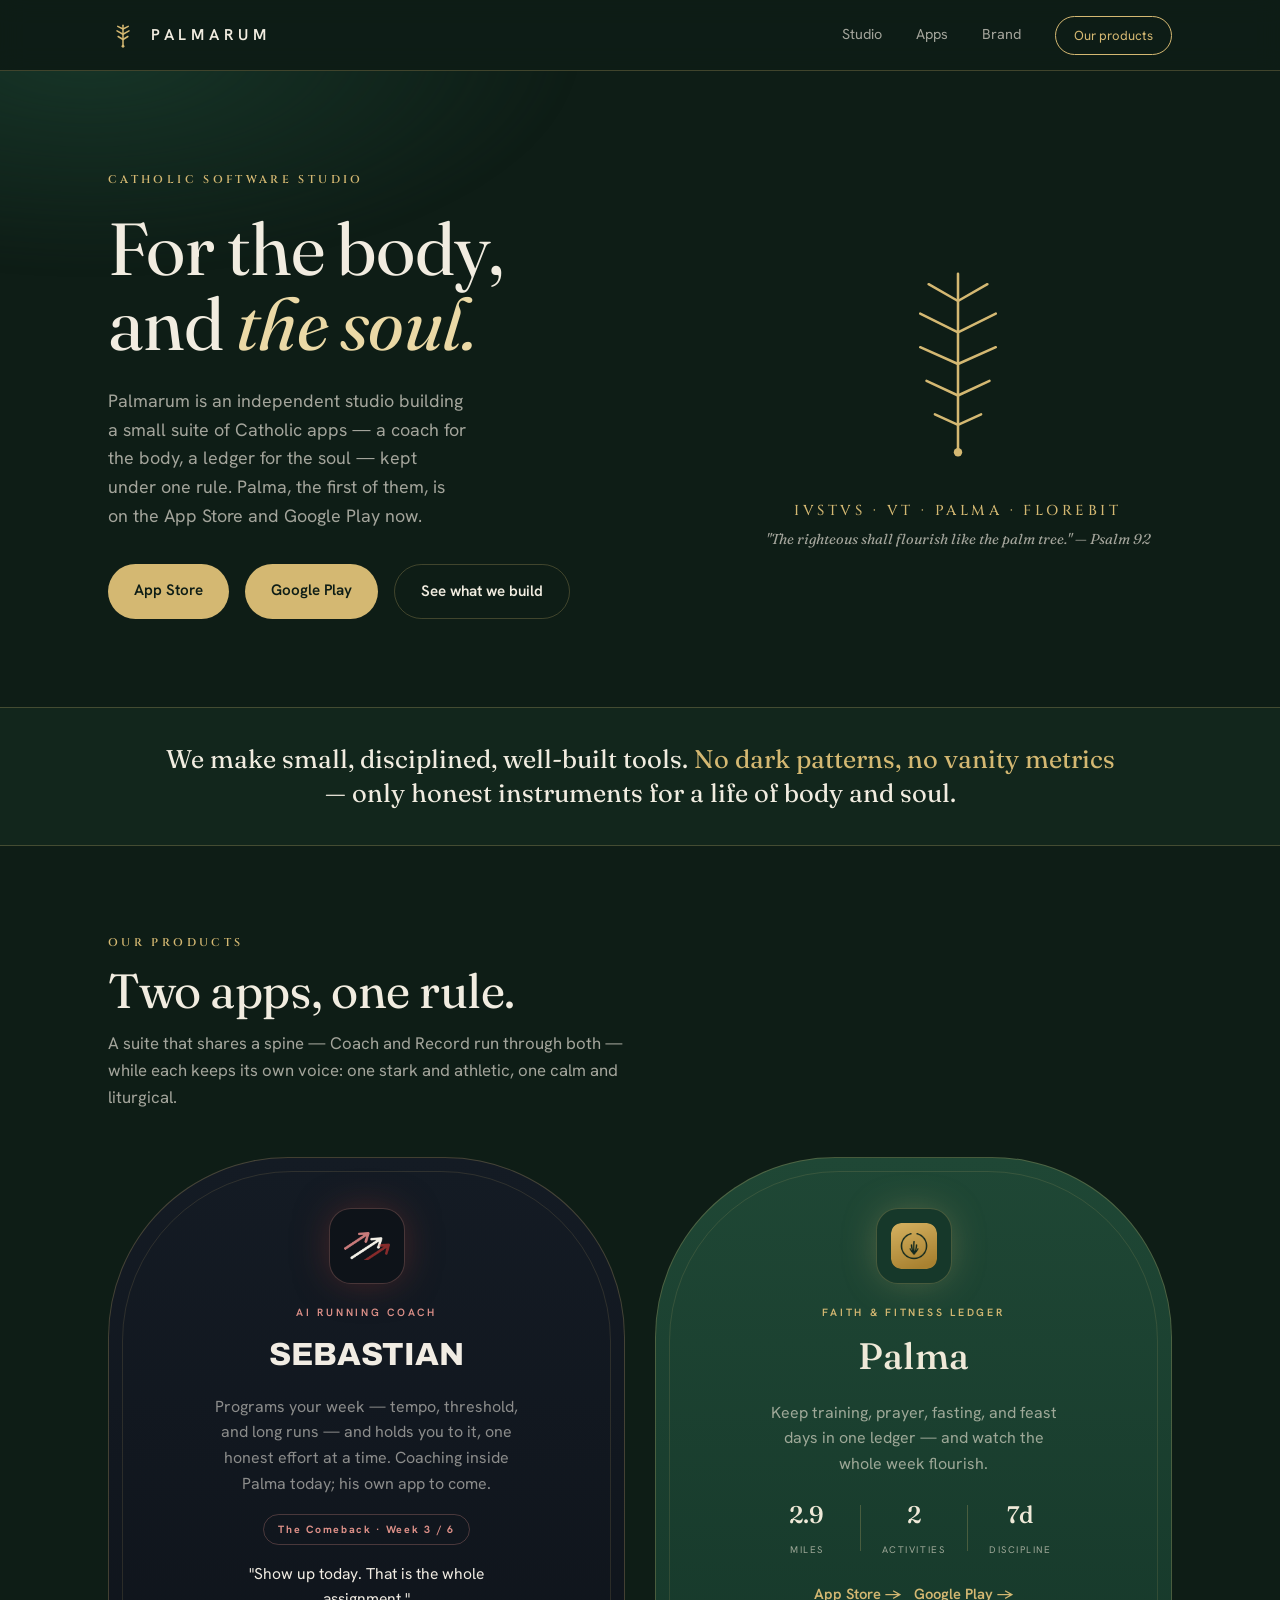
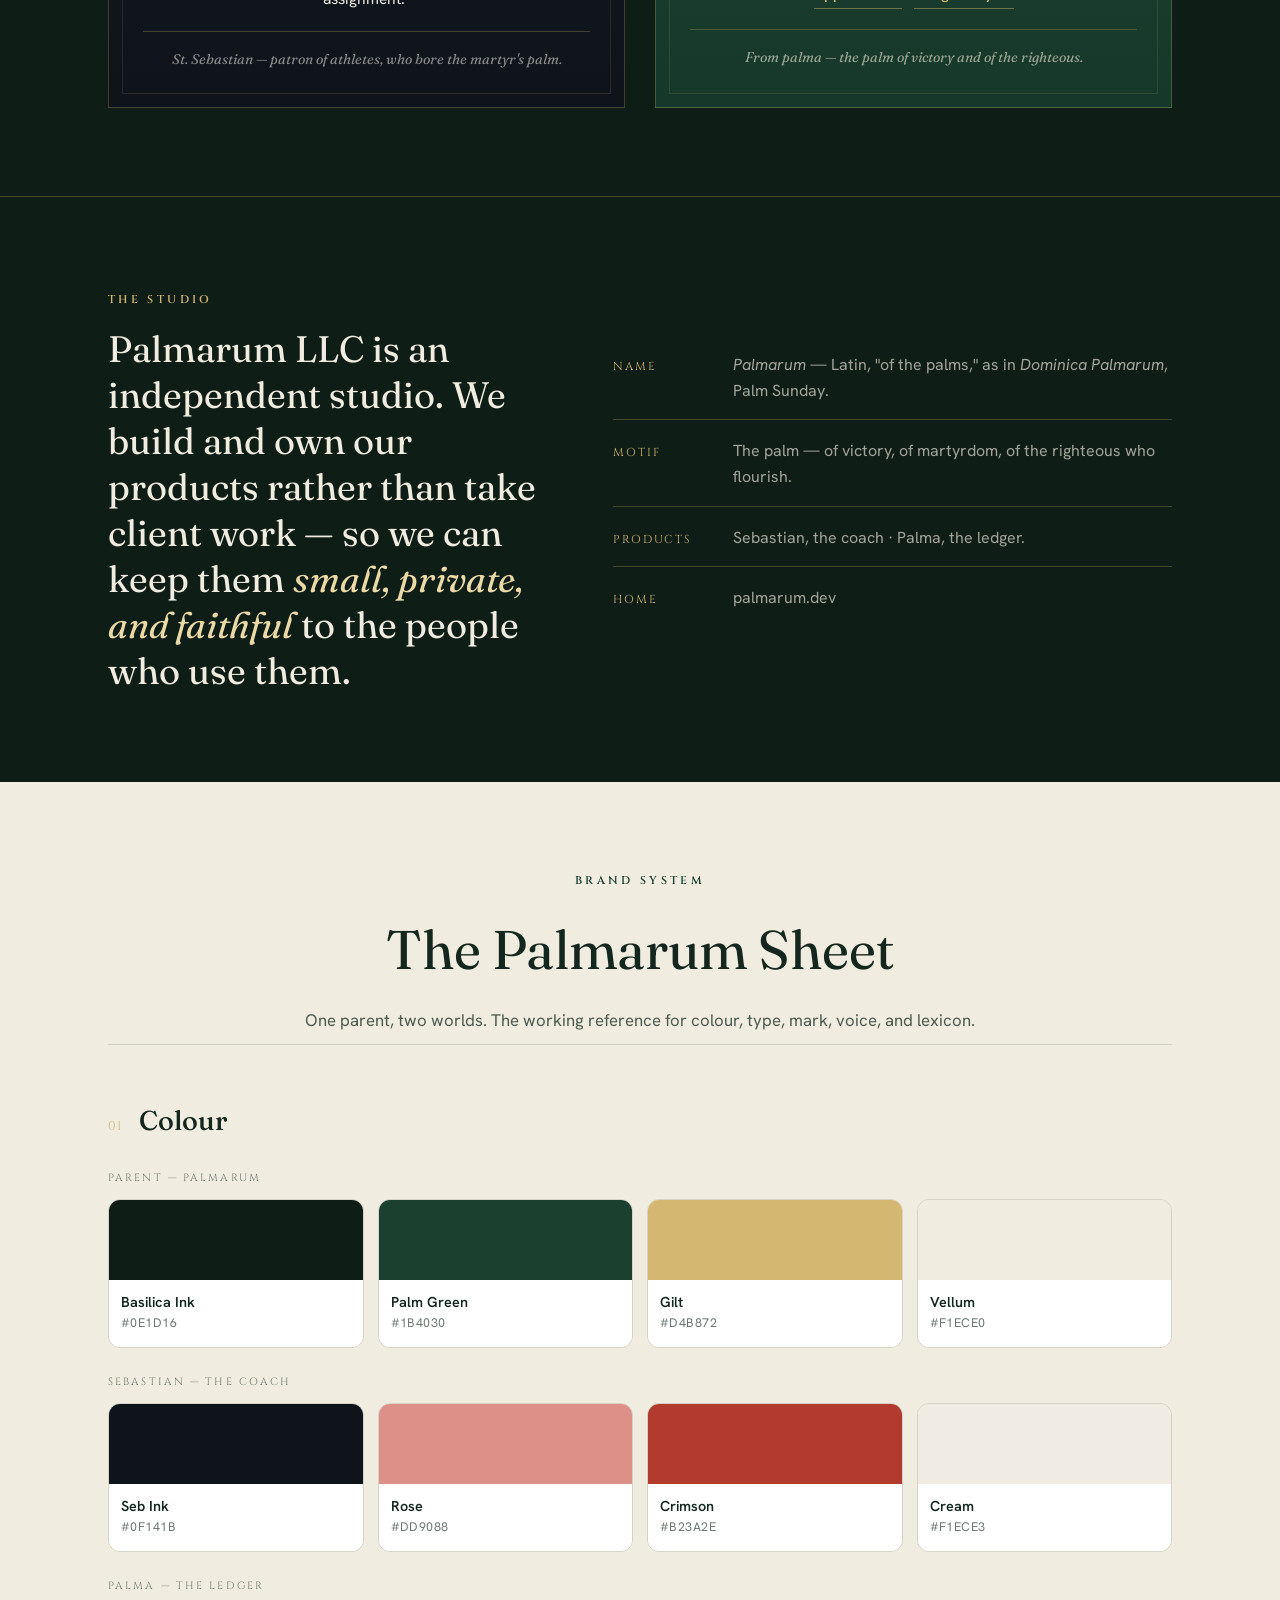
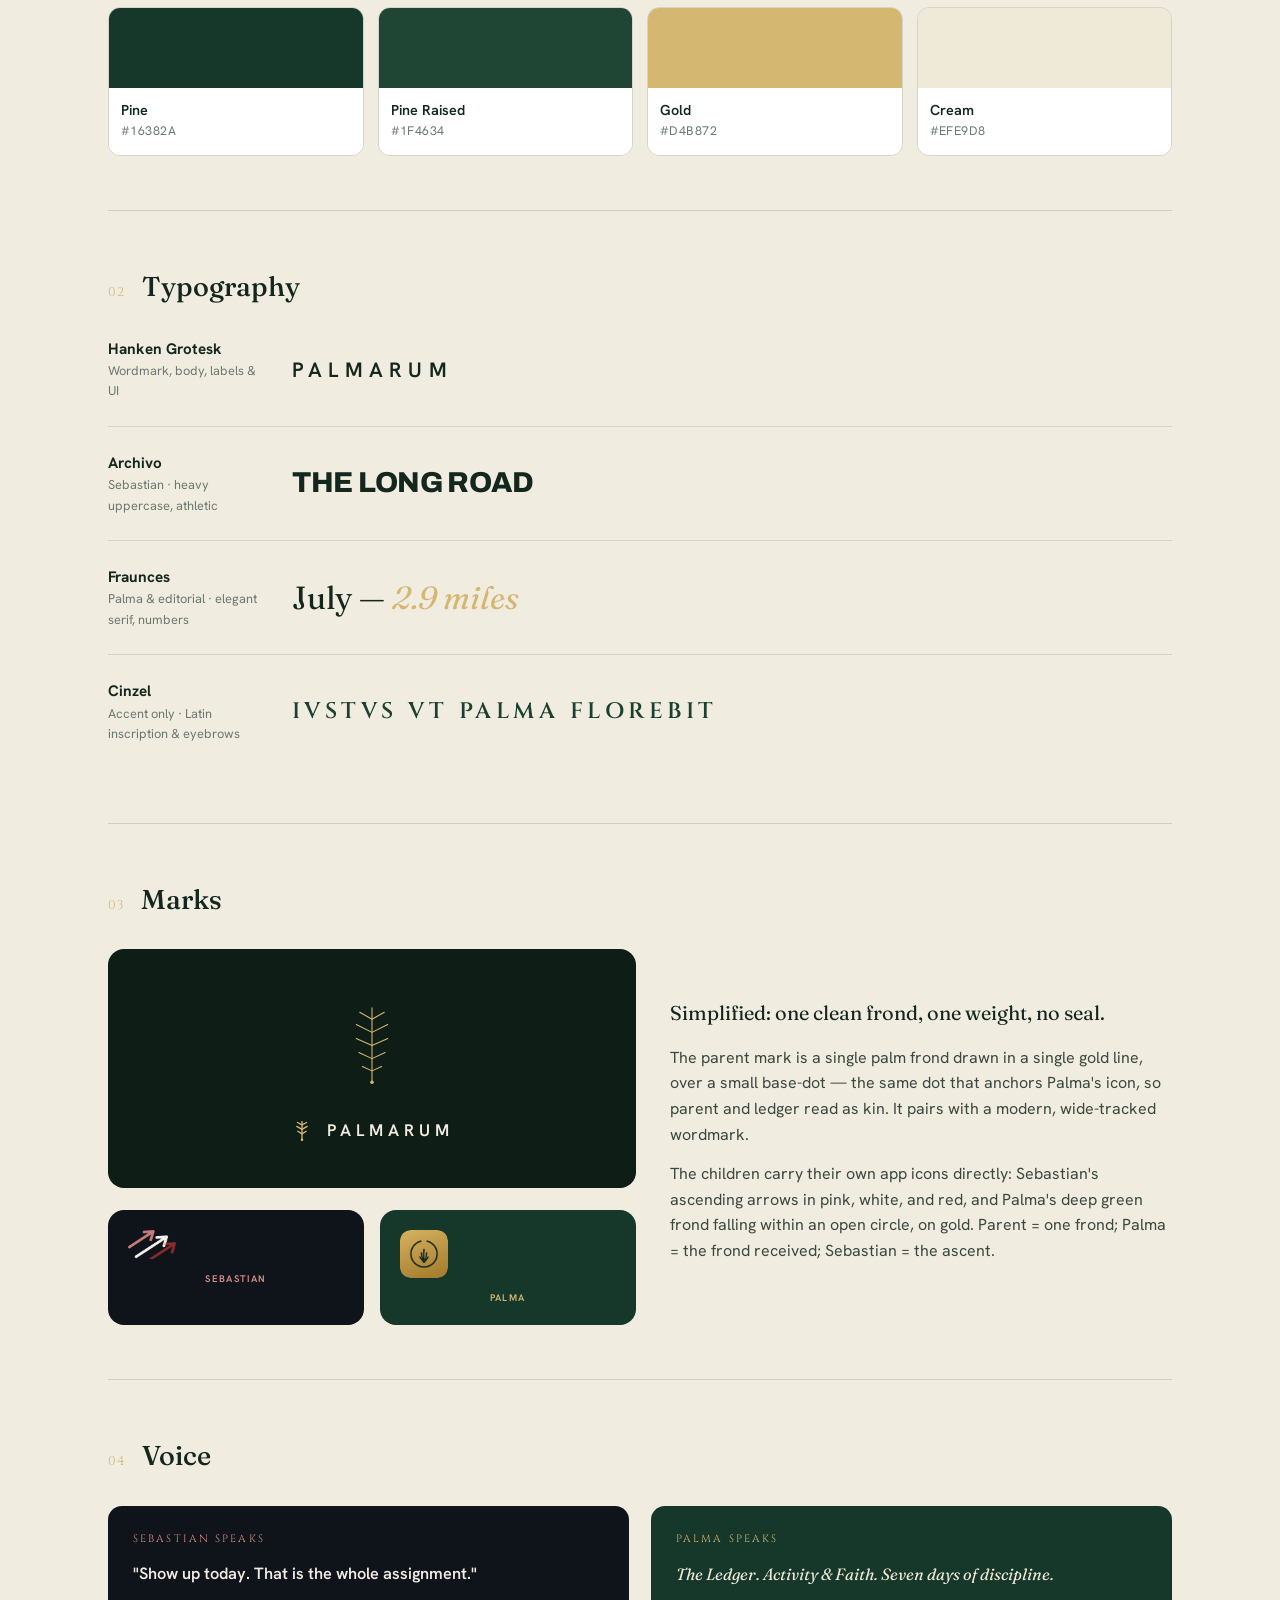
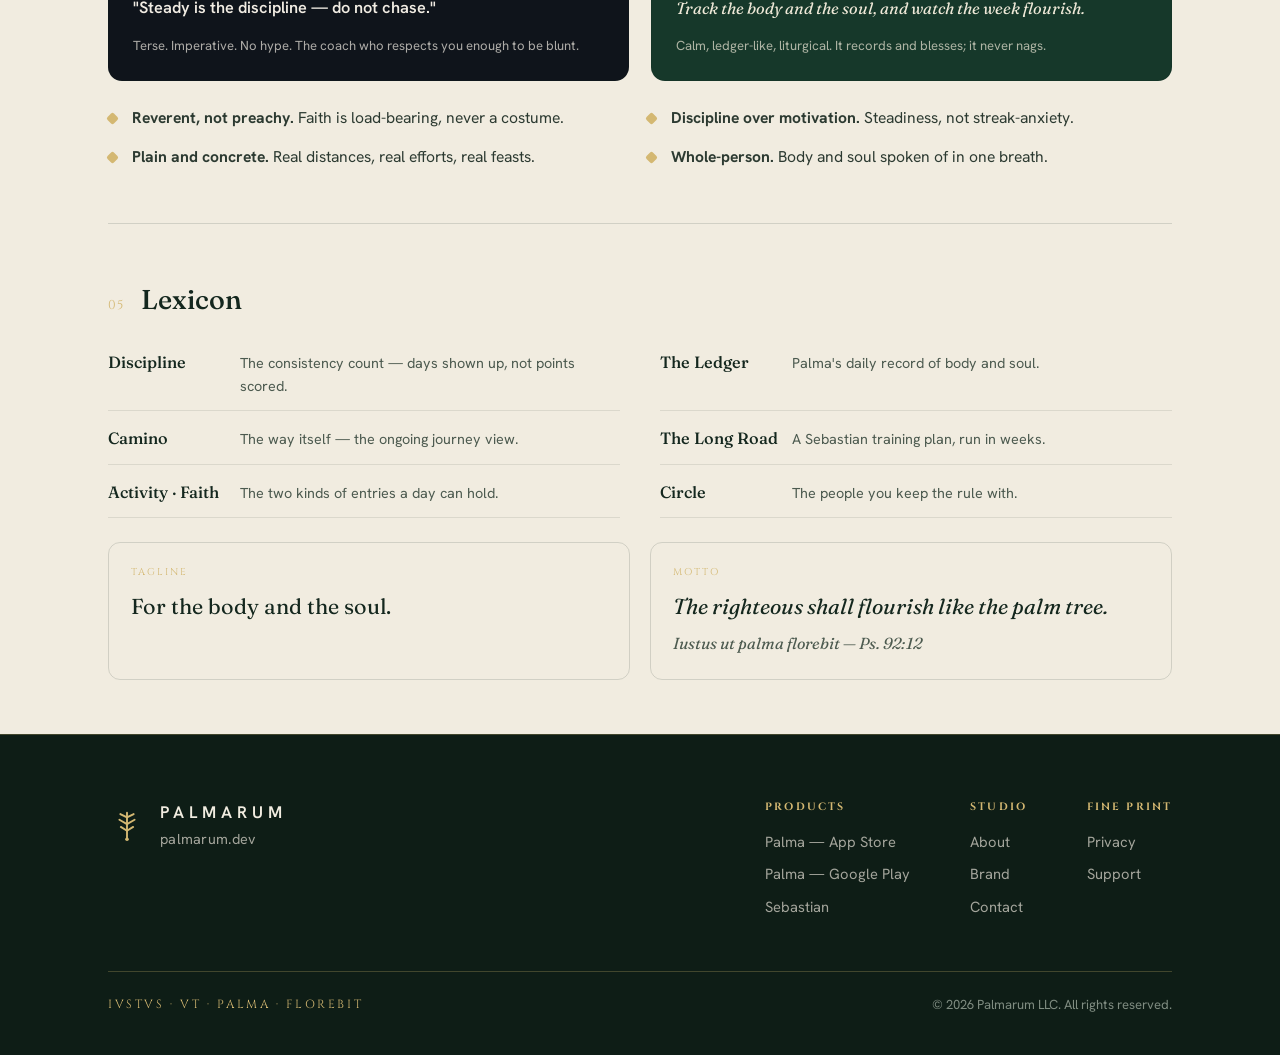
==== commit a2c8e414: "Google Play joins the App Store on the studio site A Play button beside the App Store one in the her" ====
--- a/index.html
+++ b/index.html
@@ -15,14 +15,14 @@
 <meta property="og:title" content="Palmarum — A Catholic Software Studio">
 <meta property="og:description" content="For the body, and the soul. An independent studio building a small suite of Catholic apps — Sebastian, the coach, and Palma, the ledger.">
 <meta property="og:url" content="https://palmarum.dev/">
-<meta property="og:image" content="https://palmarum.dev/favicon.svg">
+<meta property="og:image" content="https://palmarum.dev/favicon.png">
 <meta name="twitter:card" content="summary">
 <meta name="twitter:title" content="Palmarum — A Catholic Software Studio">
 <meta name="twitter:description" content="For the body, and the soul. An independent studio building Sebastian and Palma.">
-<meta name="twitter:image" content="https://palmarum.dev/favicon.svg">
-
-<link rel="icon" href="favicon.svg" type="image/svg+xml">
-<link rel="apple-touch-icon" href="favicon.svg">
+<meta name="twitter:image" content="https://palmarum.dev/favicon.png">
+
+<link rel="icon" href="/favicon.png" type="image/png">
+<link rel="apple-touch-icon" href="/apple-touch-icon.png">
 
 <link rel="preconnect" href="https://fonts.googleapis.com">
 <link rel="preconnect" href="https://fonts.gstatic.com" crossorigin>
@@ -36,7 +36,7 @@
   "name": "Palmarum LLC",
   "alternateName": "Palmarum",
   "url": "https://palmarum.dev/",
-  "logo": "https://palmarum.dev/favicon.svg",
+  "logo": "https://palmarum.dev/favicon.png",
   "description": "An independent Catholic software studio building a small suite of apps for the body and the soul.",
   "slogan": "For the body, and the soul.",
   "brand": [
@@ -50,9 +50,10 @@
   "@context": "https://schema.org",
   "@type": "SoftwareApplication",
   "name": "Palma",
-  "operatingSystem": "iOS",
+  "operatingSystem": "iOS, Android",
   "applicationCategory": "HealthApplication",
   "url": "https://apps.apple.com/us/app/palma-running/id6806122487",
+  "sameAs": ["https://play.google.com/store/apps/details?id=com.palmarum.palma"],
   "offers": { "@type": "Offer", "price": "0", "priceCurrency": "USD" },
   "author": { "@type": "Organization", "name": "Palmarum LLC", "url": "https://palmarum.dev/" },
   "description": "A Catholic workout tracker: background GPS recording, Apple Health import, an AI coach named Sebastian, feast days, the Rosary of the day, and a Circle of friends."
@@ -99,9 +100,10 @@
     <div>
       <div class="eyebrow rise d1">Catholic Software Studio</div>
       <h1 class="display rise d2">For the body,<br>and <span class="and serif-it">the soul.</span></h1>
-      <p class="lead rise d3">Palmarum is an independent studio building a small suite of Catholic apps — a coach for the body, a ledger for the soul — kept under one rule. Palma, the first of them, is on the App&nbsp;Store now.</p>
+      <p class="lead rise d3">Palmarum is an independent studio building a small suite of Catholic apps — a coach for the body, a ledger for the soul — kept under one rule. Palma, the first of them, is on the App&nbsp;Store and Google&nbsp;Play now.</p>
       <div class="cta-row rise d4">
-        <a class="btn btn-gilt" href="https://apps.apple.com/us/app/palma-running/id6806122487">Get Palma on the App&nbsp;Store</a>
+        <a class="btn btn-gilt" href="https://apps.apple.com/us/app/palma-running/id6806122487">App&nbsp;Store</a>
+        <a class="btn btn-gilt" href="https://play.google.com/store/apps/details?id=com.palmarum.palma">Google&nbsp;Play</a>
         <a class="btn btn-ghost" href="#apps">See what we build</a>
       </div>
     </div>
@@ -158,7 +160,8 @@
           <div><b>2</b><span>Activities</span></div>
           <div><b>7d</b><span>Discipline</span></div>
         </div>
-        <a class="n-link" href="https://apps.apple.com/us/app/palma-running/id6806122487">Now on the App&nbsp;Store — download Palma →</a>
+        <a class="n-link" href="https://apps.apple.com/us/app/palma-running/id6806122487">App&nbsp;Store →</a>
+        &nbsp;&nbsp;<a class="n-link" href="https://play.google.com/store/apps/details?id=com.palmarum.palma">Google&nbsp;Play →</a>
         <p class="n-foot">From <em>palma</em> — the palm of victory and of the righteous.</p>
       </article>
     </div>
@@ -318,7 +321,7 @@
       <div><div class="name wordmark">Palmarum</div><div class="dom">palmarum.dev</div></div>
     </div>
     <div class="foot-cols">
-      <div class="foot-col"><h4>Products</h4><a href="https://apps.apple.com/us/app/palma-running/id6806122487">Palma — App Store</a><a href="#apps">Sebastian</a></div>
+      <div class="foot-col"><h4>Products</h4><a href="https://apps.apple.com/us/app/palma-running/id6806122487">Palma — App Store</a><a href="https://play.google.com/store/apps/details?id=com.palmarum.palma">Palma — Google Play</a><a href="#apps">Sebastian</a></div>
       <div class="foot-col"><h4>Studio</h4><a href="#studio">About</a><a href="#brand">Brand</a><a href="mailto:hello@palmarum.dev">Contact</a></div>
       <div class="foot-col"><h4>Fine print</h4><a href="/privacy/">Privacy</a><a href="/support/">Support</a></div>
     </div>
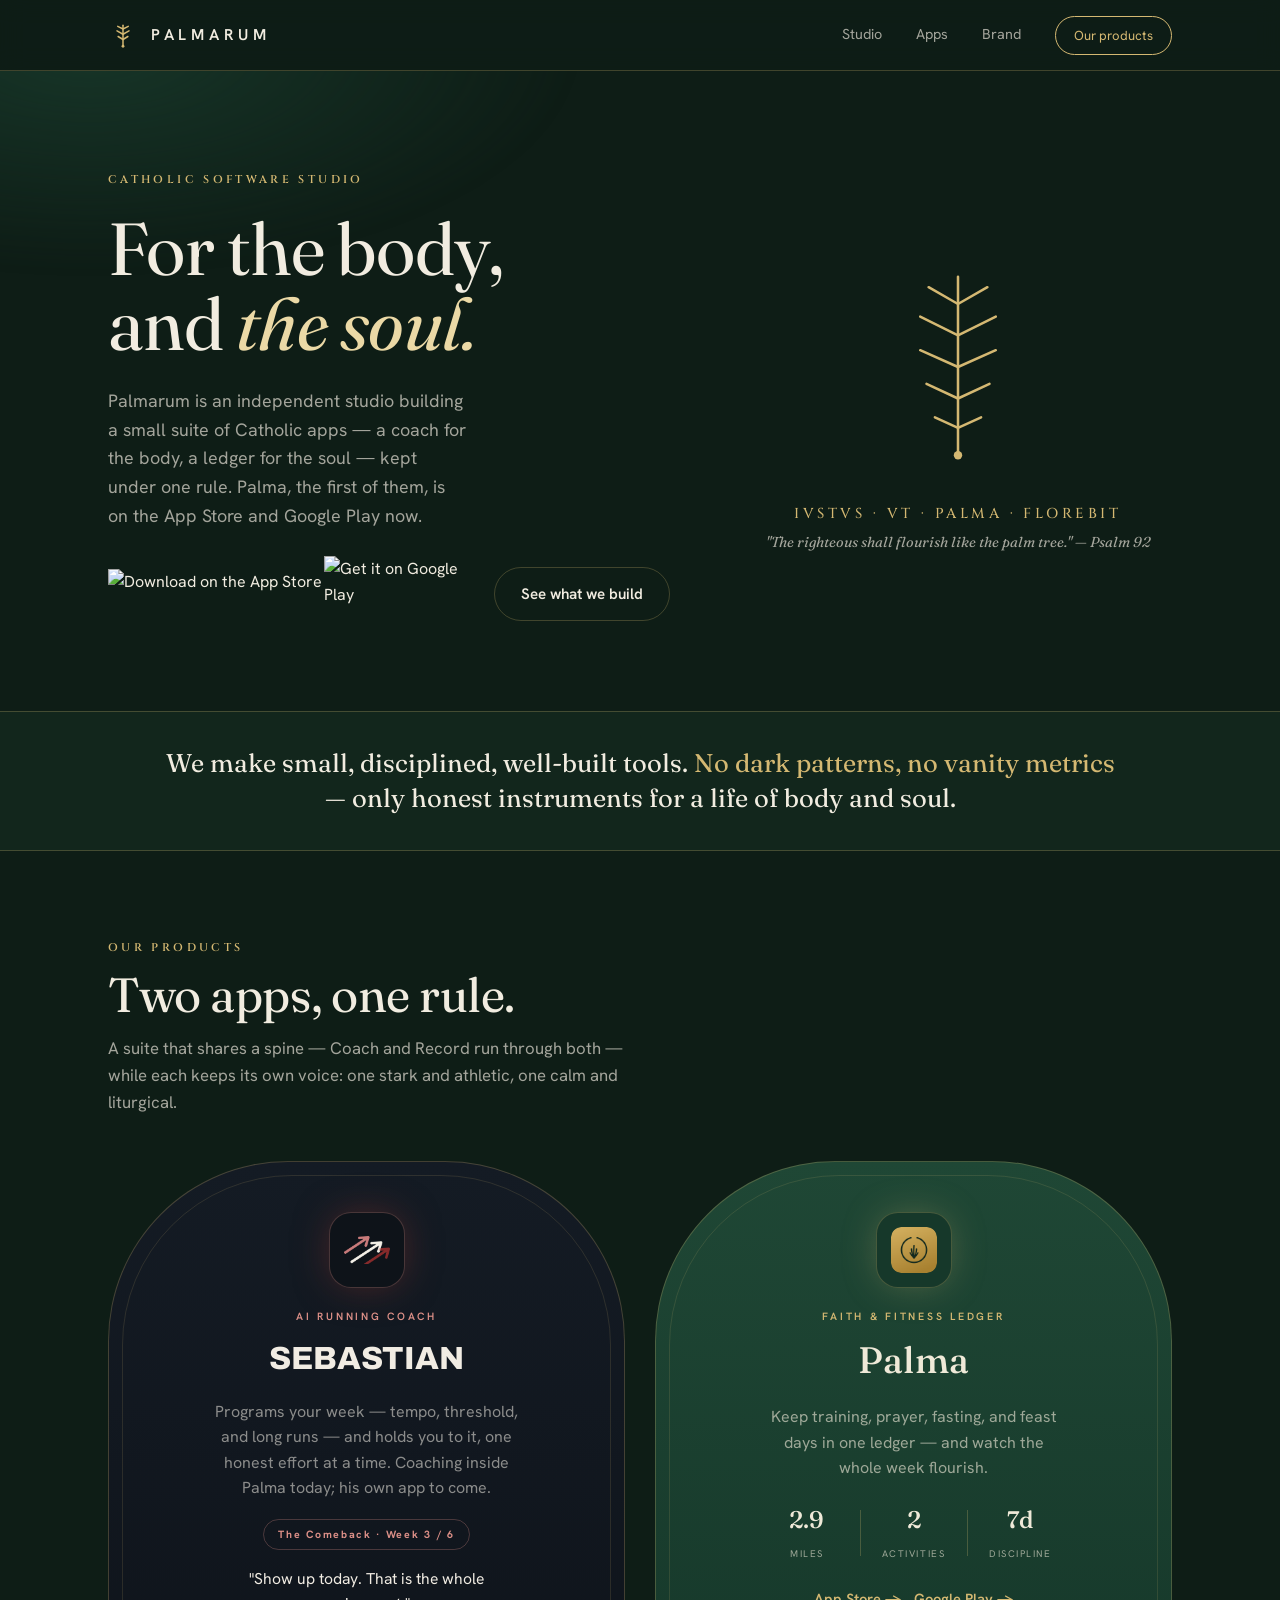
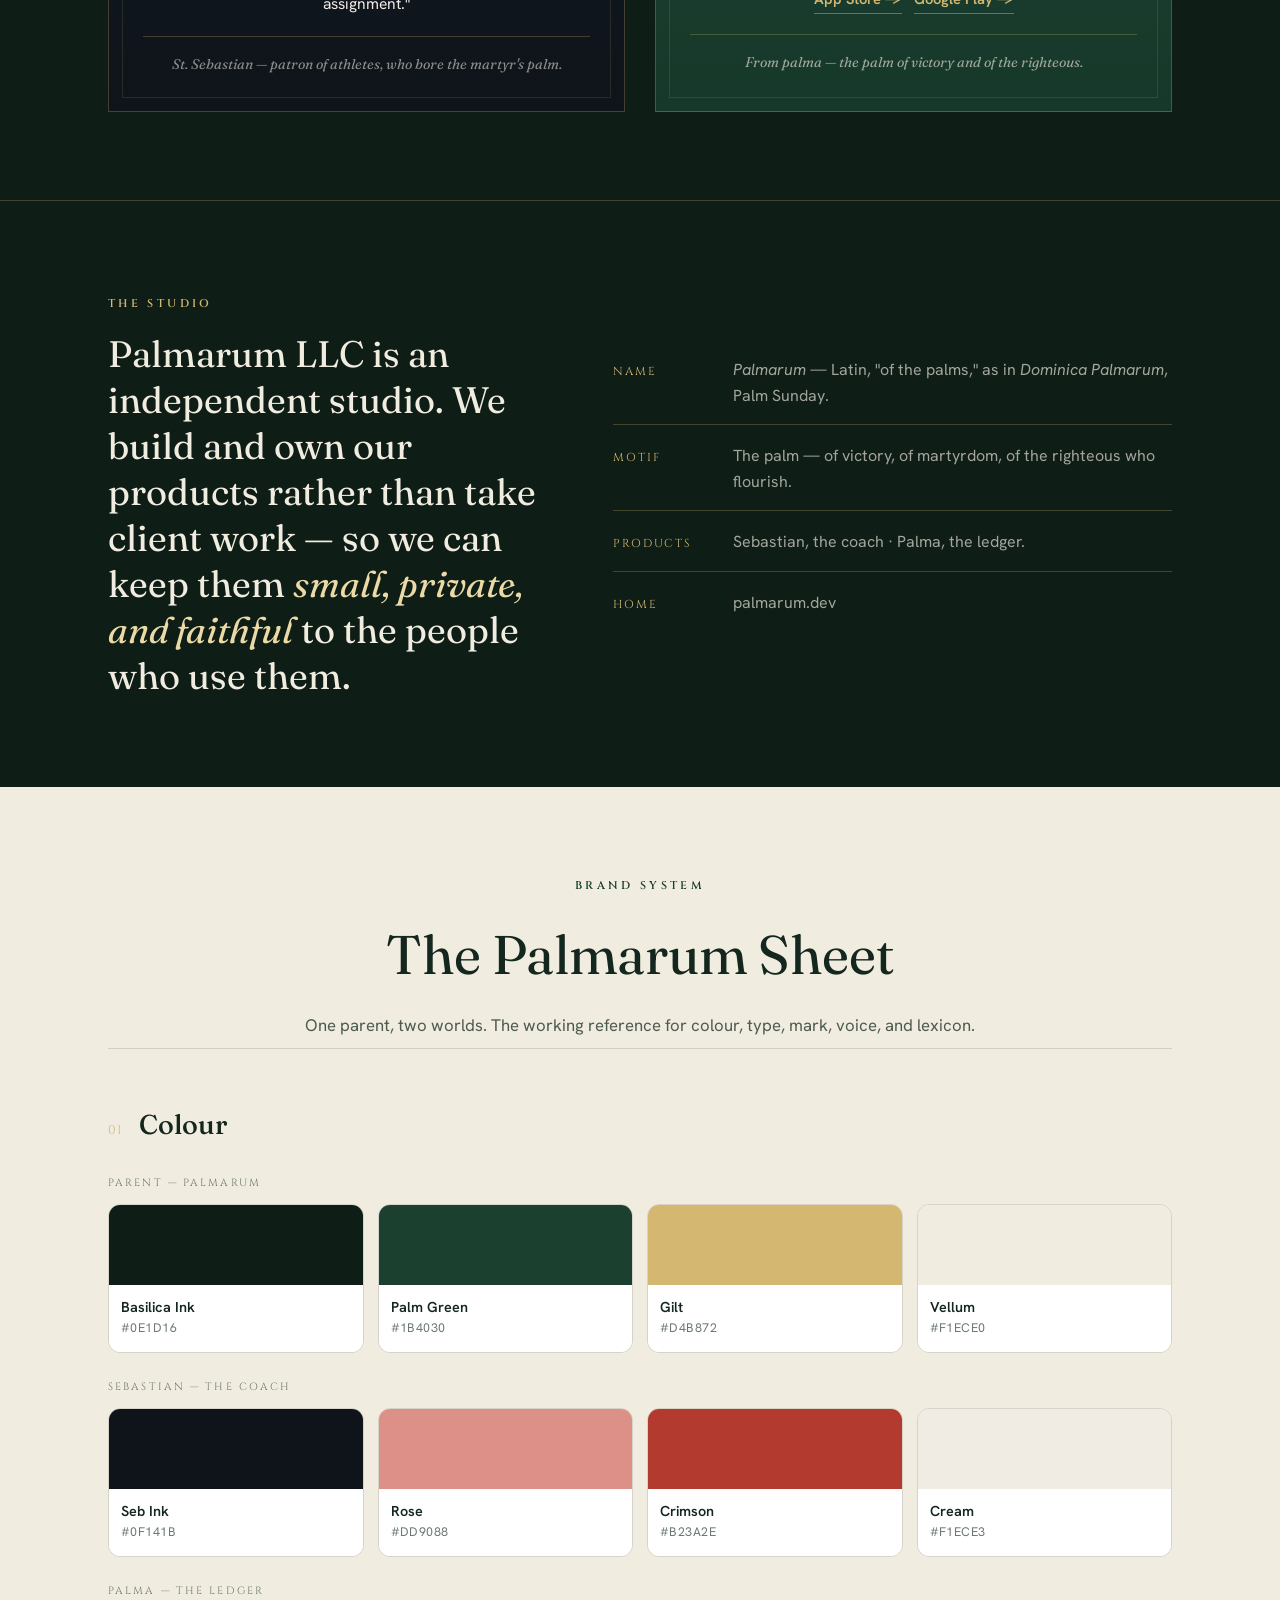
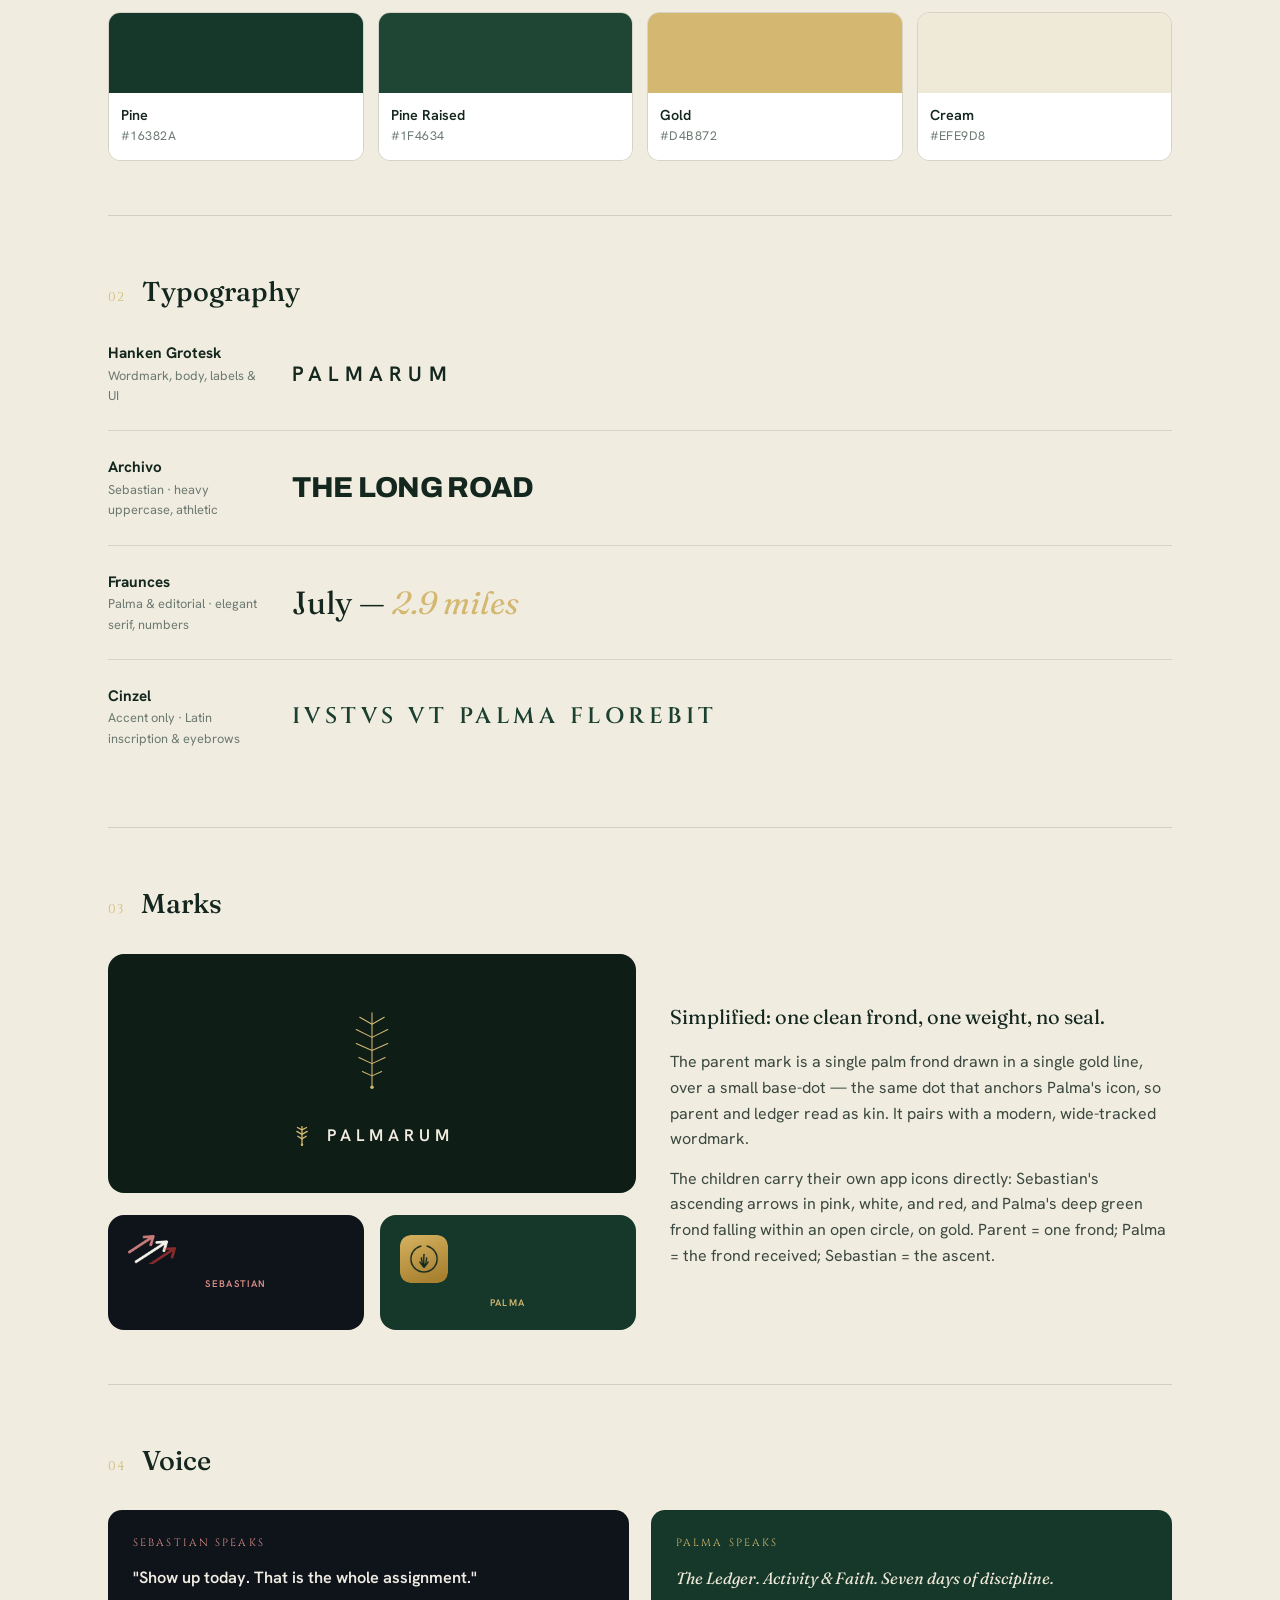
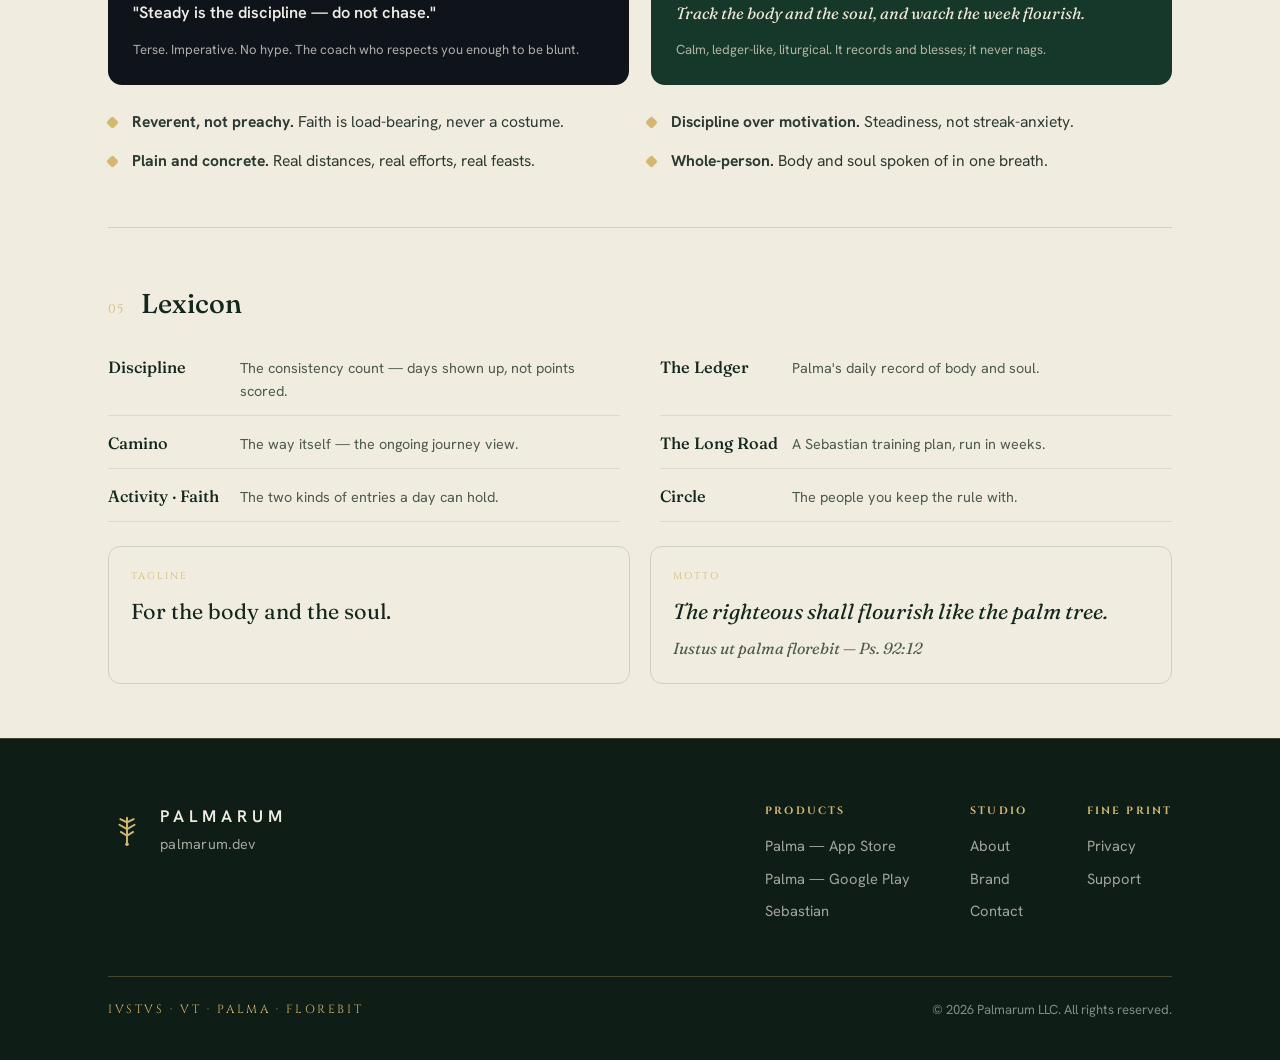
==== commit e6678f10: "Official store badges in the studio hero Same treatment as the product site: Apple's and Google's ow" ====
--- a/index.html
+++ b/index.html
@@ -101,9 +101,9 @@
       <div class="eyebrow rise d1">Catholic Software Studio</div>
       <h1 class="display rise d2">For the body,<br>and <span class="and serif-it">the soul.</span></h1>
       <p class="lead rise d3">Palmarum is an independent studio building a small suite of Catholic apps — a coach for the body, a ledger for the soul — kept under one rule. Palma, the first of them, is on the App&nbsp;Store and Google&nbsp;Play now.</p>
-      <div class="cta-row rise d4">
-        <a class="btn btn-gilt" href="https://apps.apple.com/us/app/palma-running/id6806122487">App&nbsp;Store</a>
-        <a class="btn btn-gilt" href="https://play.google.com/store/apps/details?id=com.palmarum.palma">Google&nbsp;Play</a>
+      <div class="cta-row rise d4 store-badges">
+        <a href="https://apps.apple.com/us/app/palma-running/id6806122487"><img class="badge-appstore" src="https://tools.applemediaservices.com/api/badges/download-on-the-app-store/black/en-us" alt="Download on the App Store" loading="lazy"></a>
+        <a href="https://play.google.com/store/apps/details?id=com.palmarum.palma"><img class="badge-play" src="https://play.google.com/intl/en_us/badges/static/images/badges/en_badge_web_generic.png" alt="Get it on Google Play" loading="lazy"></a>
         <a class="btn btn-ghost" href="#apps">See what we build</a>
       </div>
     </div>
--- a/styles.css
+++ b/styles.css
@@ -258,3 +258,10 @@
 
 /* Real app icons are full-bleed squares; round them the way a phone does */
 .app-icon{border-radius:22%}
+
+/* Official store badges. Apple's SVG is edge-to-edge; Google's PNG carries
+   ~1/6 transparent padding per side, so it renders taller to match. */
+.store-badges{display:flex;align-items:center;flex-wrap:wrap;gap:10px}
+.store-badges img{display:block;width:auto}
+.badge-appstore{height:50px}
+.badge-play{height:75px;margin:-8px}
